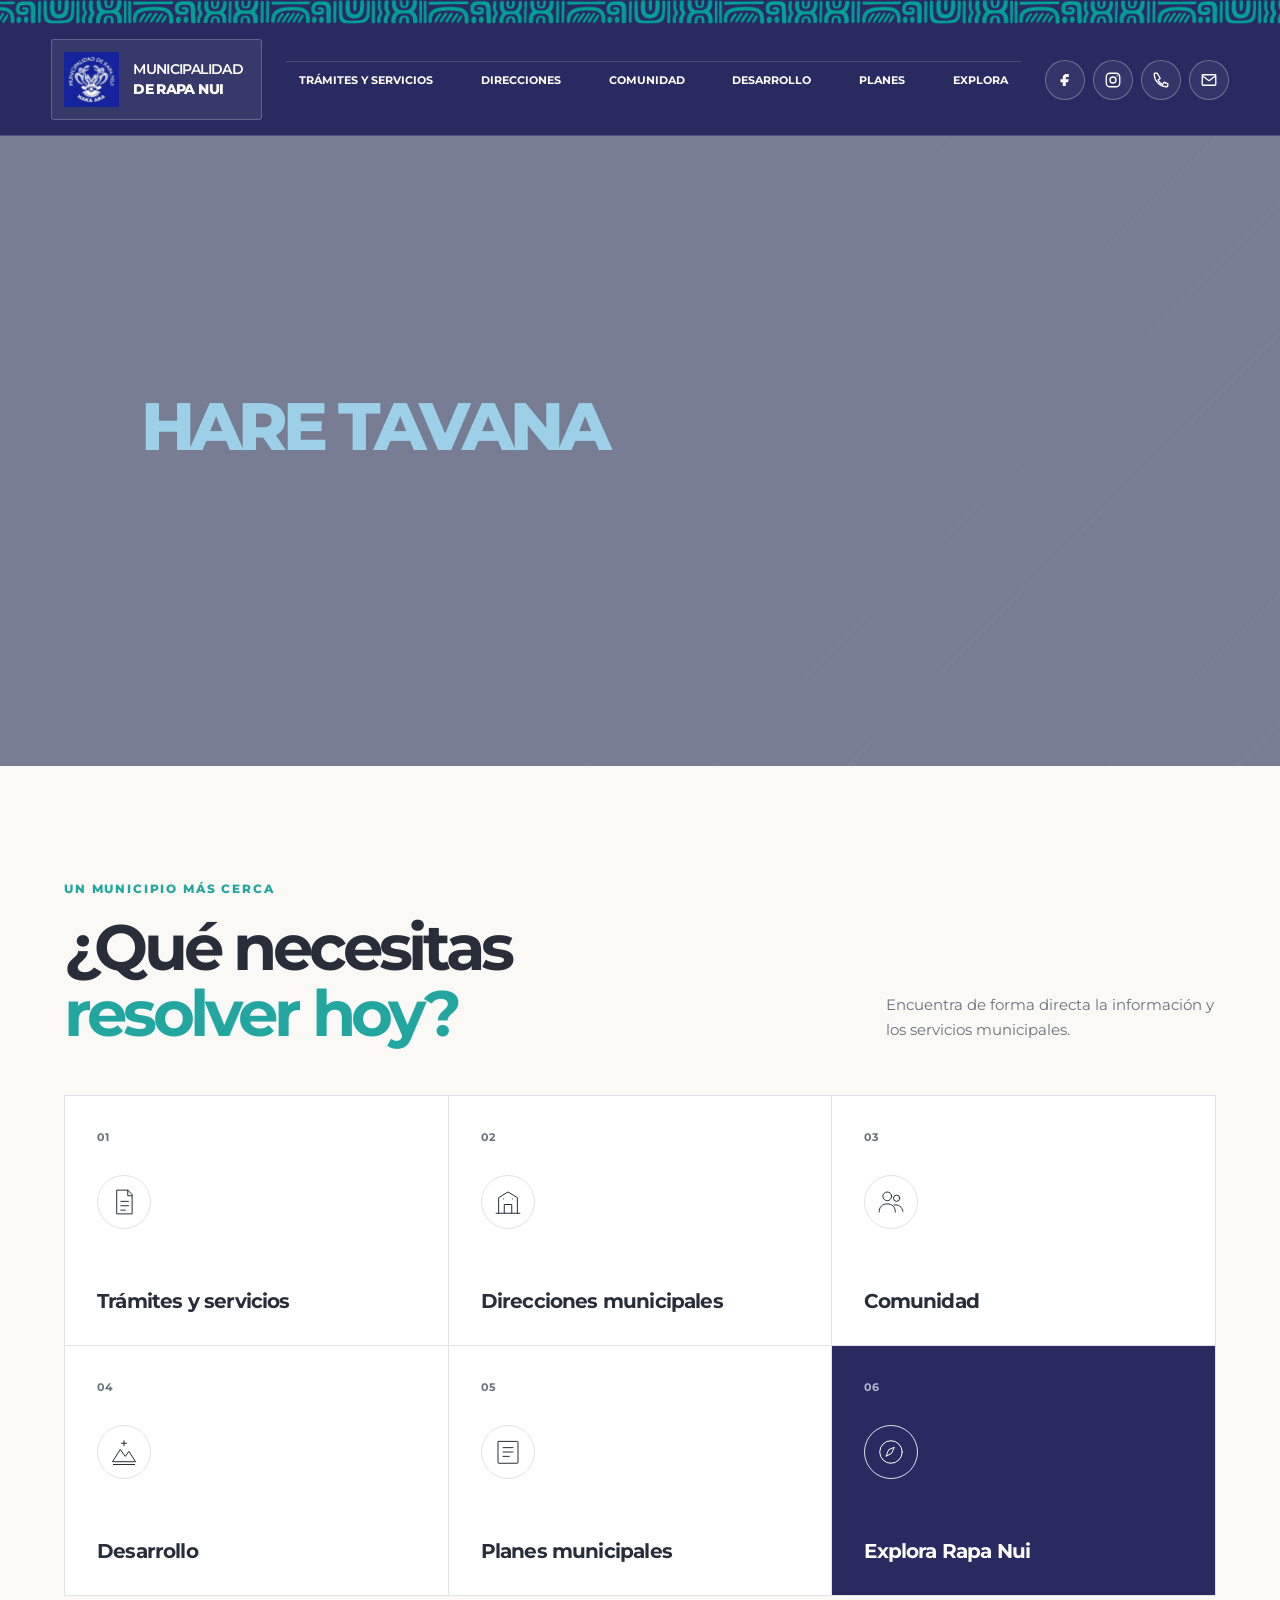
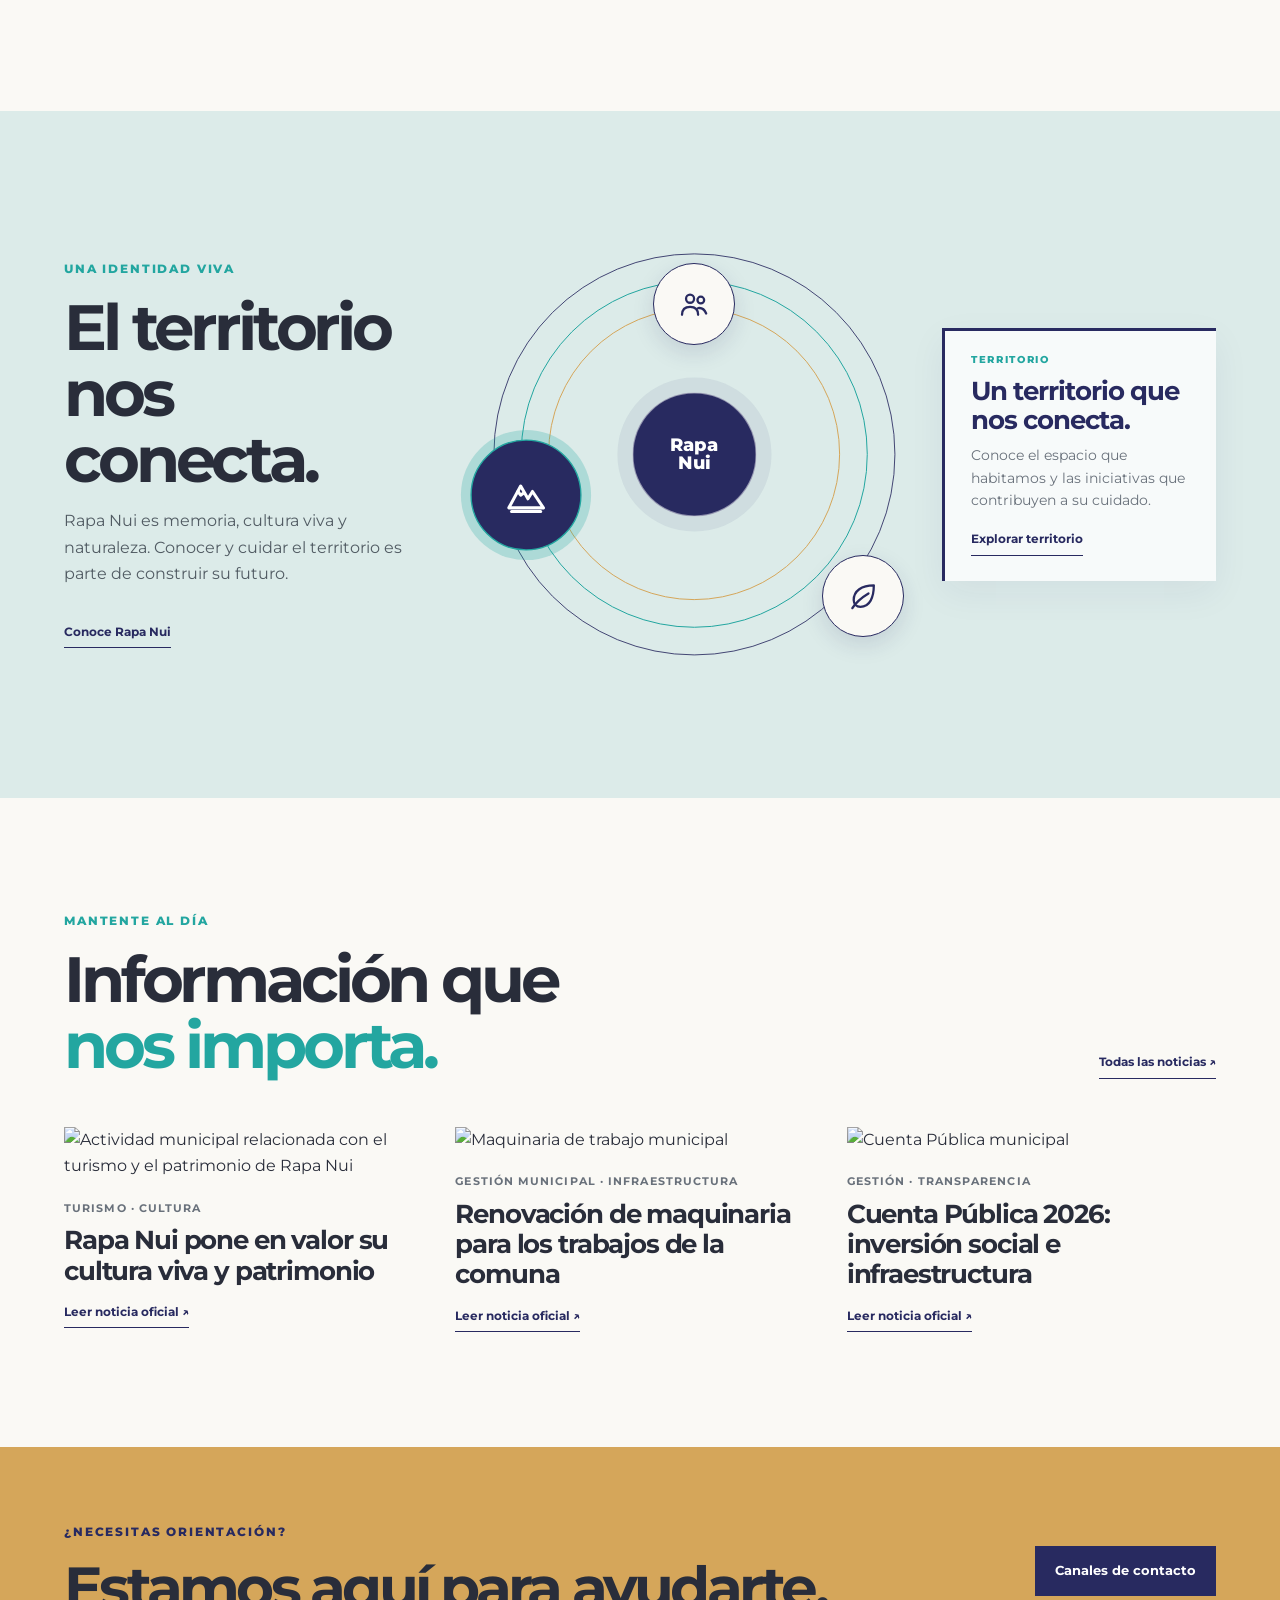
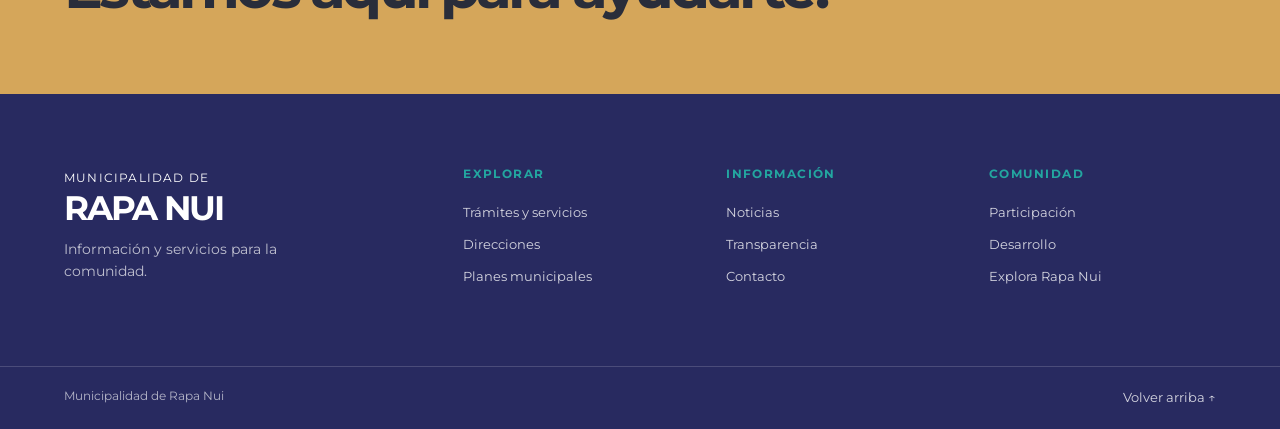
==== index.html @ 4d1008eb "Revamp hero section with new design and content Updated hero section with new styles and content." ====
<!doctype html>
<html lang="es">
<head>
  <meta charset="utf-8">
  <meta name="viewport" content="width=device-width, initial-scale=1">
  <meta name="theme-color" content="#282A60">
  <meta name="description" content="Sitio de la Municipalidad de Rapa Nui. Servicios, información, noticias, cultura y participación ciudadana.">

  <title>Municipalidad de Rapa Nui | Hare Tavana</title>

  <link rel="preconnect" href="https://fonts.googleapis.com">
  <link rel="preconnect" href="https://fonts.gstatic.com" crossorigin>
  <link href="https://fonts.googleapis.com/css2?family=Montserrat:wght@400;500;600;700;800&display=swap" rel="stylesheet">

  <link rel="stylesheet" href="styles.css">
  <script src="script.js" defer></script>
</head>

<body id="top">

  <a class="skip-link" href="#contenido">Saltar al contenido</a>

  <header class="site-header">

    <div class="header-topline" aria-hidden="true"></div>

    <div class="header-inner">

      <a class="brand" href="index.html" aria-label="Municipalidad de Rapa Nui, inicio">
        <img
          class="brand-logo"
          src="logo-municipalidad.jpeg"
          alt="Escudo oficial de la Municipalidad de Rapa Nui, Haka Ara"
        >

        <span class="brand-name">
          Municipalidad
          <strong>de Rapa Nui</strong>
        </span>
      </a>

      <div class="header-tools" aria-label="Redes sociales y contacto">

        <a
          class="icon-link"
          href="https://www.facebook.com/MuniRapaNui"
          target="_blank"
          rel="noopener noreferrer"
          aria-label="Facebook de la Municipalidad de Rapa Nui"
          title="Facebook"
        >
          <svg viewBox="0 0 24 24" aria-hidden="true">
            <path d="M14 8h3V4h-3c-3 0-5 2-5 5v2H6v4h3v5h4v-5h3l1-4h-4V9c0-.7.3-1 1-1z"/>
          </svg>
        </a>

        <a
          class="icon-link"
          href="https://www.instagram.com/haretavana/"
          target="_blank"
          rel="noopener noreferrer"
          aria-label="Instagram de la Municipalidad de Rapa Nui"
          title="Instagram"
        >
          <svg viewBox="0 0 24 24" aria-hidden="true">
            <rect x="3" y="3" width="18" height="18" rx="5"/>
            <circle cx="12" cy="12" r="4"/>
            <circle class="solid" cx="17.5" cy="6.5" r=".8"/>
          </svg>
        </a>

        <a
          class="icon-link"
          href="tel:+56322100226"
          aria-label="Llamar a la Municipalidad de Rapa Nui"
          title="Teléfono: (32) 210 0226"
        >
          <svg viewBox="0 0 24 24" aria-hidden="true">
            <path d="M7 3H4a1 1 0 0 0-1 1c0 9.4 7.6 17 17 17a1 1 0 0 0 1-1v-3l-5-2-2 3a14 14 0 0 1-6-6l3-2z"/>
          </svg>
        </a>

        <a
          class="icon-link"
          href="mailto:iorana@rapanui.net"
          aria-label="Enviar correo a la Municipalidad de Rapa Nui"
          title="Correo: iorana@rapanui.net"
        >
          <svg viewBox="0 0 24 24" aria-hidden="true">
            <rect x="3" y="5" width="18" height="14" rx="1"/>
            <path d="m4 7 8 6 8-6"/>
          </svg>
        </a>

      </div>

      <button
        class="menu-toggle"
        type="button"
        aria-expanded="false"
        aria-controls="menu-principal"
      >
        <span class="menu-toggle-lines" aria-hidden="true"></span>
        <span class="menu-toggle-label">Menú</span>
      </button>

      <nav class="main-nav" id="menu-principal" aria-label="Navegación principal">
        <a href="tramites.html">Trámites y servicios</a>
        <a href="direcciones.html">Direcciones</a>
        <a href="comunidad.html">Comunidad</a>
        <a href="desarrollo.html">Desarrollo</a>
        <a href="planes.html">Planes</a>
        <a href="explora.html">Explora</a>
      </nav>

    </div>

  </header>

  <main id="contenido">

<section
  class="hero"
  id="inicio"
  style="
    background-image:
      linear-gradient(rgba(25, 35, 75, 0.58), rgba(25, 35, 75, 0.58)),
      url('https://commons.wikimedia.org/wiki/Special:Redirect/file/AhuTongariki15Moais.jpg');
    background-size: cover;
    background-position: center 45%;
    background-repeat: no-repeat;
    min-height: 72vh;
    display: flex;
    align-items: center;
    padding: 70px 6%;
  "
>
  <div class="hero-content">
    <h1 style="
      color: #9BD0E8;
      font-size: clamp(38px, 5.2vw, 82px);
      font-weight: 800;
      line-height: 1.12;
      text-transform: uppercase;
      max-width: 1100px;
    "> HARE TAVANA
    </h1>
  </div>
</section>


    <section
      class="section section-services"
      id="servicios"
      aria-labelledby="services-title"
    >

      <div class="section-heading reveal">

        <div>
          <p class="eyebrow">Un municipio más cerca</p>

          <h2 id="services-title">
            ¿Qué necesitas<br>
            <em>resolver hoy?</em>
          </h2>
        </div>

        <p>
          Encuentra de forma directa la información y los servicios municipales.
        </p>

      </div>

      <div class="service-grid">

        <a class="service-card service-card-featured reveal" href="tramites.html">
          <span class="card-number">01</span>

          <span class="card-icon" aria-hidden="true">
            <svg viewBox="0 0 48 48">
              <path d="M13 5h17l7 7v31H13z"/>
              <path d="M30 5v9h7M19 23h12M19 30h12M19 37h7"/>
            </svg>
          </span>

          <h3>Trámites y servicios</h3>
        </a>

        <a class="service-card reveal" href="direcciones.html">
          <span class="card-number">02</span>

          <span class="card-icon" aria-hidden="true">
            <svg viewBox="0 0 48 48">
              <path d="M5 42h38M9 42V17l15-9 15 9v25M18 42V28h12v14M17 19h.1M31 19h.1"/>
            </svg>
          </span>

          <h3>Direcciones municipales</h3>
        </a>

        <a class="service-card reveal" href="comunidad.html">
          <span class="card-number">03</span>

          <span class="card-icon" aria-hidden="true">
            <svg viewBox="0 0 48 48">
              <circle cx="18" cy="15" r="7"/>
              <circle cx="33" cy="18" r="5"/>
              <path d="M5 40c0-8 5-13 13-13s13 5 13 13M29 29c7-2 13 3 14 10"/>
            </svg>
          </span>

          <h3>Comunidad</h3>
        </a>

        <a class="service-card reveal" href="desarrollo.html">
          <span class="card-number">04</span>

          <span class="card-icon" aria-hidden="true">
            <svg viewBox="0 0 48 48">
              <path d="M6 39 18 20l8 11 6-8 10 16zM7 44h34M24 6v8M20 10h8"/>
            </svg>
          </span>

          <h3>Desarrollo</h3>
        </a>

        <a class="service-card reveal" href="planes.html">
          <span class="card-number">05</span>

          <span class="card-icon" aria-hidden="true">
            <svg viewBox="0 0 48 48">
              <rect x="8" y="7" width="32" height="35" rx="1"/>
              <path d="M16 17h16M16 24h16M16 31h10"/>
            </svg>
          </span>

          <h3>Planes municipales</h3>
        </a>

        <a class="service-card service-card-dark reveal" href="explora.html">
          <span class="card-number">06</span>

          <span class="card-icon" aria-hidden="true">
            <svg viewBox="0 0 48 48">
              <circle cx="24" cy="24" r="18"/>
              <path d="m29 17-4 9-9 5 4-10z"/>
            </svg>
          </span>

          <h3>Explora Rapa Nui</h3>
        </a>

      </div>

    </section>

    <section class="territory-section" aria-labelledby="territory-title">

      <div class="territory-copy reveal">

        <p class="eyebrow">Una identidad viva</p>

        <h2 id="territory-title">El territorio nos conecta.</h2>

        <p>
          Rapa Nui es memoria, cultura viva y naturaleza. Conocer y cuidar
          el territorio es parte de construir su futuro.
        </p>

        <a class="text-link" href="explora.html">
          Conoce Rapa Nui
        </a>

      </div>

      <div class="orbit-experience" id="orbit-experience">

        <div class="orbit-art reveal" aria-label="Órbita interactiva de Rapa Nui">

          <span class="orbit orbit-one"></span>
          <span class="orbit orbit-two"></span>
          <span class="orbit orbit-three"></span>

          <span class="orbit-core">Rapa<br>Nui</span>

          <button
            class="orbit-point point-territory"
            type="button"
            data-topic="territory"
            aria-label="Explorar territorio"
            aria-pressed="true"
          >
            <svg viewBox="0 0 24 24" aria-hidden="true">
              <path d="M2.5 19 9 7l4 7 2.5-4L21.5 19H2.5Z"></path>
              <path d="m7.5 10 1.5 2 1.5-1"></path>
              <path d="M4 21h16"></path>
            </svg>
          </button>

          <button
            class="orbit-point point-community"
            type="button"
            data-topic="community"
            aria-label="Explorar comunidad"
            aria-pressed="false"
          >
            <svg viewBox="0 0 24 24" aria-hidden="true">
              <circle cx="9" cy="8" r="3"></circle>
              <circle cx="17" cy="9" r="2.5"></circle>
              <path d="M3 20c0-4 2-6 6-6s6 2 6 6M15 15c3-.5 5 1.5 6 4"></path>
            </svg>
          </button>

          <button
            class="orbit-point point-nature"
            type="button"
            data-topic="nature"
            aria-label="Explorar naturaleza"
            aria-pressed="false"
          >
            <svg viewBox="0 0 24 24" aria-hidden="true">
              <path d="M20 4C11 4 5 8 5 15c0 3 2 5 5 5 7 0 10-7 10-16Z"></path>
              <path d="M4 21c3-5 7-8 12-11"></path>
            </svg>
          </button>

        </div>

        <div class="orbit-detail reveal" aria-live="polite" aria-atomic="true">

          <p class="eyebrow" id="orbit-detail-label">Territorio</p>

          <h3 id="orbit-detail-title">
            Un territorio que nos conecta.
          </h3>

          <p id="orbit-detail-text">
            Conoce el espacio que habitamos y las iniciativas que contribuyen a su cuidado.
          </p>

          <a class="text-link" id="orbit-detail-link" href="explora.html">
            Explorar territorio
          </a>

        </div>

      </div>

    </section>

    <section class="section section-news" aria-labelledby="news-title">

      <div class="section-heading reveal">

        <div>
          <p class="eyebrow">Mantente al día</p>

          <h2 id="news-title">
            Información que<br>
            <em>nos importa.</em>
          </h2>
        </div>

        <a class="text-link" href="noticias.html">
          Todas las noticias ↗
        </a>

      </div>

      <div class="news-grid">

        <a
          class="news-card reveal"
          href="https://rapanui.net/noticias/24652"
          target="_blank"
          rel="noopener noreferrer"
        >

          <span class="news-photo-wrap">
            <img
              class="news-photo"
              src="https://images.ligup2.com/[base64]%3D"
              alt="Actividad municipal relacionada con el turismo y el patrimonio de Rapa Nui"
              loading="lazy"
            >
          </span>

          <span class="news-type">Turismo · Cultura</span>

          <h3>Rapa Nui pone en valor su cultura viva y patrimonio</h3>

          <span class="text-link">Leer noticia oficial ↗</span>

        </a>

        <a
          class="news-card reveal"
          href="https://rapanui.net/noticias/24603"
          target="_blank"
          rel="noopener noreferrer"
        >

          <span class="news-photo-wrap">
            <img
              class="news-photo"
              src="https://images.ligup2.com/[base64]"
              alt="Maquinaria de trabajo municipal"
              loading="lazy"
            >
          </span>

          <span class="news-type">Gestión municipal · Infraestructura</span>

          <h3>Renovación de maquinaria para los trabajos de la comuna</h3>

          <span class="text-link">Leer noticia oficial ↗</span>

        </a>

        <a
          class="news-card reveal"
          href="https://rapanui.net/noticias/cuenta-publica-2026-inversion-social-infraestructu-23579"
          target="_blank"
          rel="noopener noreferrer"
        >

          <span class="news-photo-wrap">
            <img
              class="news-photo"
              src="https://images.ligup2.com/[base64]%3D"
              alt="Cuenta Pública municipal"
              loading="lazy"
            >
          </span>

          <span class="news-type">Gestión · Transparencia</span>

          <h3>Cuenta Pública 2026: inversión social e infraestructura</h3>

          <span class="text-link">Leer noticia oficial ↗</span>

        </a>

      </div>

    </section>

    <section class="contact-band reveal">

      <div>
        <p class="eyebrow">¿Necesitas orientación?</p>
        <h2>Estamos aquí para ayudarte.</h2>
      </div>

      <a class="button button-dark" href="contacto.html">
        Canales de contacto
      </a>

    </section>

  </main>

  <footer class="site-footer">

    <div class="footer-main">

      <div class="footer-brand">
        <span class="footer-kicker">Municipalidad de</span>
        <strong>Rapa Nui</strong>
        <p>Información y servicios para la comunidad.</p>
      </div>

      <div class="footer-column">
        <h2>Explorar</h2>
        <a href="tramites.html">Trámites y servicios</a>
        <a href="direcciones.html">Direcciones</a>
        <a href="planes.html">Planes municipales</a>
      </div>

      <div class="footer-column">
        <h2>Información</h2>
        <a href="noticias.html">Noticias</a>
        <a href="transparencia.html">Transparencia</a>
        <a href="contacto.html">Contacto</a>
      </div>

      <div class="footer-column">
        <h2>Comunidad</h2>
        <a href="comunidad.html">Participación</a>
        <a href="desarrollo.html">Desarrollo</a>
        <a href="explora.html">Explora Rapa Nui</a>
      </div>

    </div>

    <div class="footer-bottom">
      <span>Municipalidad de Rapa Nui</span>
      <a href="#top">Volver arriba ↑</a>
    </div>

  </footer>

</body>
</html>
---- styles.css ----
:root {
  --navy: #282A60;
  --blue: #34376F;
  --turquoise: #23A6A0;
  --turquoise-light: #DCEBE9;
  --sand: #D5A65A;
  --cream: #FAF9F5;
  --white: #FFFFFF;
  --text: #292D3A;
  --muted: #69717B;
  --line: #E0E2E5;
  --font: "Montserrat", sans-serif;
  --page-width: 1440px;
  --gutter: clamp(20px, 5vw, 76px);
}

* {
  box-sizing: border-box;
}

html {
  scroll-behavior: smooth;
  scroll-padding-top: 125px;
}

body {
  margin: 0;
  color: var(--text);
  background: var(--cream);
  font-family: var(--font);
  font-size: 16px;
  line-height: 1.65;
  -webkit-font-smoothing: antialiased;
}

a {
  color: inherit;
}

a:focus-visible,
button:focus-visible {
  outline: 3px solid var(--sand);
  outline-offset: 4px;
}

button,
input,
textarea,
select {
  font: inherit;
}

img,
svg {
  max-width: 100%;
}

.skip-link {
  position: absolute;
  z-index: 2000;
  top: 8px;
  left: 8px;
  padding: 12px 16px;
  transform: translateY(-150%);
  background: var(--white);
  color: var(--navy);
}

.skip-link:focus {
  transform: translateY(0);
}

.site-header .brand-logo {
  width: 55px;
  height: 55px;
  max-width: 55px;
  object-fit: contain;
  flex: 0 0 55px;
}
.header-topline {
  width: 100%;
  height: 48px;
  background-color: #282A60;
  background-image: url("patron-grecas.png");
  background-repeat: repeat-x;
  background-position: center;
  background-size: auto 100%;
}

.header-inner {
  width: min(100%, var(--page-width));
  min-height: 112px;
  margin: auto;
  padding: 18px var(--gutter);
  display: grid;
  grid-template-columns: minmax(260px, 1fr) auto;
  grid-template-areas:
    "brand tools"
    "brand nav";
  align-items: center;
  column-gap: 28px;
}

.brand {
  grid-area: brand;
  display: inline-flex;
  align-items: center;
  gap: 18px;
  width: fit-content;
  text-decoration: none;
}

.brand-mark {
  display: grid;
  place-items: center;
  width: 58px;
  height: 58px;
  flex: 0 0 auto;
  border: 1px solid rgba(255,255,255,.6);
  border-radius: 50%;
}

.brand-mark svg {
  width: 42px;
  fill: none;
  stroke: var(--white);
  stroke-width: 1.3;
}

.brand-name {
  max-width: 290px;
  font-size: clamp(1.05rem, 1.6vw, 1.55rem);
  font-weight: 700;
  line-height: 1.12;
  letter-spacing: -.045em;
  text-transform: uppercase;
}

.brand-name strong {
  display: block;
  font-weight: 800;
}

.header-tools {
  grid-area: tools;
  display: flex;
  align-items: center;
  justify-content: flex-end;
  gap: 10px;
}

.icon-link {
  width: 36px;
  height: 36px;
  display: grid;
  place-items: center;
  border: 1px solid rgba(255,255,255,.7);
  border-radius: 50%;
  transition: background .25s ease, color .25s ease, transform .25s ease;
}

.icon-link:hover {
  background: var(--turquoise);
  color: var(--navy);
  transform: translateY(-2px);
}

.icon-link svg {
  width: 17px;
  height: 17px;
  fill: none;
  stroke: currentColor;
  stroke-width: 1.8;
  stroke-linecap: round;
  stroke-linejoin: round;
}

.icon-link:first-child svg,
.icon-link .solid {
  fill: currentColor;
  stroke: none;
}

.main-nav {
  grid-area: nav;
  display: flex;
  justify-content: flex-end;
  flex-wrap: wrap;
  gap: 6px clamp(12px, 1.5vw, 24px);
}

.main-nav a {
  position: relative;
  padding: 8px 0;
  color: rgba(255,255,255,.92);
  text-decoration: none;
  font-size: .72rem;
  font-weight: 700;
  text-transform: uppercase;
}

.main-nav a::after {
  position: absolute;
  right: 0;
  bottom: 3px;
  left: 0;
  height: 2px;
  content: "";
  background: var(--turquoise);
  transform: scaleX(0);
  transform-origin: left;
  transition: transform .25s ease;
}

.main-nav a:hover::after,
.main-nav a[aria-current="page"]::after {
  transform: scaleX(1);
}

.menu-toggle {
  display: none;
}

.hero {
  position: relative;
  display: flex;
  min-height: clamp(560px, 70vw, 820px);
  overflow: hidden;
  align-items: center;
  background:
    linear-gradient(105deg, rgba(22,24,59,.83), rgba(40,42,96,.38) 65%, rgba(22,24,59,.2)),
    radial-gradient(ellipse at 72% 36%, rgba(35,166,160,.42), transparent 36%),
    linear-gradient(145deg, #5c7c92 0%, #34376F 48%, #25264f 100%);
  color: var(--white);
}

.hero::before {
  position: absolute;
  inset: 0;
  content: "";
  opacity: .16;
  background: repeating-linear-gradient(
    135deg,
    transparent 0 44px,
    rgba(255,255,255,.14) 45px 46px,
    transparent 47px 92px
  );
  mask-image: linear-gradient(90deg, transparent, #000);
}

.hero-texture {
  position: absolute;
  right: -8%;
  bottom: -38%;
  width: min(70vw, 850px);
  aspect-ratio: 1;
  border: 1px solid rgba(255,255,255,.22);
  border-radius: 50%;
}

.hero-texture::before,
.hero-texture::after {
  position: absolute;
  inset: 12%;
  content: "";
  border: 1px solid rgba(35,166,160,.55);
  border-radius: 50%;
}

.hero-texture::after {
  inset: 26%;
  border-color: rgba(213,166,90,.6);
}

.hero-content {
  position: relative;
  z-index: 1;
  width: min(100%, var(--page-width));
  margin: 0 auto;
  padding: 100px var(--gutter) 130px;
}

.eyebrow {
  margin: 0 0 18px;
  color: var(--turquoise);
  font-size: .72rem;
  font-weight: 800;
  letter-spacing: .16em;
  line-height: 1.4;
  text-transform: uppercase;
}

.hero .eyebrow {
  color: var(--sand);
}

.hero h1 {
  max-width: 1050px;
  margin: 0;
  font-size: clamp(2.8rem, 7.2vw, 7rem);
  font-weight: 800;
  line-height: .99;
  letter-spacing: -.075em;
  text-transform: uppercase;
}

.hero h1 span {
  color: var(--turquoise-light);
}

.hero-intro {
  max-width: 540px;
  margin: 28px 0 30px;
  color: rgba(255,255,255,.88);
  font-size: clamp(1rem, 1.4vw, 1.2rem);
}

.button {
  display: inline-flex;
  min-height: 50px;
  align-items: center;
  justify-content: center;
  gap: 28px;
  padding: 13px 19px;
  border: 1px solid transparent;
  text-decoration: none;
  font-size: .8rem;
  font-weight: 700;
  transition: background .25s ease, color .25s ease, transform .25s ease;
}

.button:hover {
  transform: translateY(-3px);
}

.button-light {
  background: var(--cream);
  color: var(--navy);
}

.button-light:hover {
  background: var(--turquoise);
}

.button-dark {
  background: var(--navy);
  color: var(--white);
}

.button-dark:hover {
  background: var(--turquoise);
  color: var(--navy);
}

.hero-caption {
  position: absolute;
  right: var(--gutter);
  bottom: 28px;
  left: var(--gutter);
  display: flex;
  justify-content: space-between;
  gap: 20px;
  color: rgba(255,255,255,.76);
  font-size: .68rem;
  letter-spacing: .08em;
  text-transform: uppercase;
}

.scroll-cue {
  position: absolute;
  right: var(--gutter);
  bottom: 100px;
  display: flex;
  align-items: center;
  gap: 12px;
  color: var(--white);
  text-decoration: none;
  font-size: .68rem;
}

.scroll-line {
  display: block;
  width: 44px;
  height: 1px;
  background: var(--turquoise);
  transform-origin: left;
  animation: line-pulse 2s ease-in-out infinite;
}

.section {
  width: min(100%, var(--page-width));
  margin: 0 auto;
  padding: clamp(72px, 9vw, 140px) var(--gutter);
}

.section-heading {
  display: flex;
  align-items: flex-end;
  justify-content: space-between;
  gap: 40px;
  margin-bottom: 48px;
}

.section-heading h2,
.territory-copy h2,
.contact-band h2 {
  margin: 0;
  font-size: clamp(2.3rem, 5vw, 5rem);
  font-weight: 700;
  line-height: 1.03;
  letter-spacing: -.065em;
}

.section-heading h2 em {
  color: var(--turquoise);
  font-style: normal;
}

.section-heading > p {
  max-width: 330px;
  margin: 0 0 5px;
  color: var(--muted);
  font-size: .95rem;
}

.service-grid {
  display: grid;
  grid-template-columns: repeat(3, minmax(0, 1fr));
  border-top: 1px solid var(--line);
  border-left: 1px solid var(--line);
}

.service-card {
  position: relative;
  display: flex;
  min-height: 250px;
  flex-direction: column;
  align-items: flex-start;
  padding: clamp(20px, 2.5vw, 38px);
  border-right: 1px solid var(--line);
  border-bottom: 1px solid var(--line);
  background: var(--white);
  text-decoration: none;
  overflow: hidden;
  transition: background .35s ease, color .35s ease;
}

.service-card::before {
  position: absolute;
  inset: auto 0 0;
  height: 4px;
  content: "";
  background: var(--turquoise);
  transform: scaleX(0);
  transform-origin: left;
  transition: transform .35s ease;
}

.service-card:hover {
  background: var(--turquoise-light);
}

.service-card:hover::before {
  transform: scaleX(1);
}

.card-number {
  color: var(--muted);
  font-size: .7rem;
  font-weight: 700;
  letter-spacing: .08em;
}

.card-icon {
  display: grid;
  width: 54px;
  height: 54px;
  margin: 28px 0 24px;
  place-items: center;
  border: 1px solid var(--line);
  border-radius: 50%;
}

.card-icon svg {
  width: 30px;
  fill: none;
  stroke: currentColor;
  stroke-width: 1.6;
  stroke-linecap: round;
  stroke-linejoin: round;
}

.service-card h3 {
  max-width: 250px;
  margin: auto 0 0;
  font-size: clamp(1.05rem, 1.6vw, 1.45rem);
  line-height: 1.2;
  letter-spacing: -.04em;
}

.service-card-dark {
  background: var(--navy);
  color: var(--white);
}

.service-card-dark .card-number {
  color: rgba(255,255,255,.65);
}

.service-card-dark:hover {
  background: var(--blue);
}

.territory-section {
  display: grid;
  grid-template-columns: minmax(0, .85fr) minmax(0, 1.4fr);
  align-items: center;
  gap: clamp(30px, 4vw, 65px);
  overflow: hidden;
  padding: clamp(70px, 9vw, 130px) var(--gutter);
  background: var(--turquoise-light);
}

.territory-copy {
  width: min(100%, 590px);
  justify-self: end;
}

.territory-copy h2 {
  max-width: 600px;
}

.territory-copy > p:not(.eyebrow) {
  max-width: 460px;
  color: #515b63;
}

.text-link {
  display: inline-flex;
  align-items: center;
  gap: 12px;
  width: fit-content;
  margin-top: 18px;
  padding-bottom: 5px;
  border-bottom: 1px solid currentColor;
  color: var(--navy);
  text-decoration: none;
  font-size: .78rem;
  font-weight: 700;
}

.orbit-experience {
  display: grid;
  grid-template-columns: minmax(0, 1.2fr) minmax(220px, .8fr);
  gap: clamp(16px, 2vw, 30px);
  align-items: center;
  width: 100%;
  min-width: 0;
}

.orbit-art {
  --orbit-tilt-x: 0deg;
  --orbit-tilt-y: 0deg;
  position: relative;
  width: 100%;
  max-width: 580px;
  min-width: 0;
  aspect-ratio: 1;
  justify-self: center;
  isolation: isolate;
  perspective: 1000px;
  transform: perspective(1000px) rotateY(var(--orbit-tilt-x)) rotateX(var(--orbit-tilt-y));
  transition: transform 350ms ease;
}

.orbit {
  position: absolute;
  top: 50%;
  left: 50%;
  width: 78%;
  aspect-ratio: 1;
  border: 1.5px solid rgba(40,42,96,.85);
  border-radius: 50%;
  transform: translate(-50%,-50%);
  pointer-events: none;
}

.orbit-one {
  width: 78%;
  animation: orbit-spin-one 4s linear infinite;
}

.orbit-two {
  width: 69%;
  border-color: var(--turquoise);
  animation: orbit-spin-two 3.2s linear infinite;
}

.orbit-three {
  width: 69%;
  border-color: var(--sand);
  animation: orbit-spin-three 4.5s linear infinite;
}

.orbit-core {
  position: absolute;
  top: 50%;
  left: 50%;
  z-index: 2;
  display: grid;
  width: 27%;
  aspect-ratio: 1;
  place-items: center;
  border: 1px solid rgba(255,255,255,.5);
  border-radius: 50%;
  background: var(--navy);
  color: var(--white);
  font-size: clamp(.8rem, 1.4vw, 1.1rem);
  font-weight: 800;
  line-height: 1.05;
  text-align: center;
  transform: translate(-50%,-50%);
  box-shadow: 0 0 0 15px rgba(40,42,96,.07);
  transition: box-shadow .35s ease;
}

.orbit-point {
  position: absolute;
  z-index: 5;
  display: grid;
  width: clamp(58px, 5.2vw, 76px);
  height: clamp(58px, 5.2vw, 76px);
  padding: 17px;
  place-items: center;
  border: 1px solid var(--navy);
  border-radius: 50%;
  background: var(--cream);
  color: var(--navy);
  cursor: pointer;
  transform-origin: center;
  box-shadow: 0 8px 22px rgba(40,42,96,.13);
  transition: scale .25s ease, background .25s ease, color .25s ease, box-shadow .25s ease;
  -webkit-tap-highlight-color: transparent;
  touch-action: manipulation;
}

.orbit-point svg {
  display: block;
  width: 100%;
  height: 100%;
  fill: none;
  stroke: currentColor;
  stroke-width: 1.7;
  stroke-linecap: round;
  stroke-linejoin: round;
  overflow: visible;
  transition: transform .25s ease;
}

.point-territory {
  top: 50%;
  left: 4%;
  transform: translateY(-50%);
}

.point-community {
  top: 8%;
  left: 50%;
  transform: translateX(-50%);
}

.point-nature {
  right: 4%;
  bottom: 10%;
}

.orbit-point:hover,
.orbit-point:focus-visible {
  z-index: 10;
  scale: 1.22;
  background: var(--turquoise);
  color: var(--navy);
  box-shadow: 0 0 0 9px rgba(35,166,160,.2), 0 12px 28px rgba(40,42,96,.24);
}

.orbit-point:hover svg,
.orbit-point:focus-visible svg {
  transform: scale(1.08);
}

.orbit-point[aria-pressed="true"] {
  z-index: 8;
  scale: 1.13;
  background: var(--navy);
  color: var(--white);
  border-color: var(--turquoise);
  box-shadow: 0 0 0 7px rgba(35,166,160,.25);
}

.orbit-detail {
  position: relative;
  width: 100%;
  min-width: 0;
  min-height: 180px;
  align-self: center;
  padding: clamp(18px, 2vw, 28px);
  border-left: 3px solid var(--turquoise);
  background: rgba(255,255,255,.78);
  box-shadow: 0 12px 35px rgba(40,42,96,.06);
  overflow: hidden;
  transition: opacity 220ms ease, transform 280ms ease, border-color 300ms ease;
}

.orbit-detail::before {
  position: absolute;
  top: 0;
  left: 0;
  width: 100%;
  height: 3px;
  content: "";
  background: var(--turquoise);
  transform: scaleX(0);
  transform-origin: left;
  transition: transform 450ms ease;
}

.orbit-detail.is-expanded::before {
  transform: scaleX(1);
}

.orbit-detail.is-changing {
  opacity: 0;
  transform: translateY(12px);
}

.orbit-detail .eyebrow {
  margin-bottom: 8px;
  font-size: .65rem;
}

.orbit-detail h3 {
  margin: 0;
  color: var(--navy);
  font-size: clamp(1.25rem, 2vw, 1.8rem);
  line-height: 1.15;
  letter-spacing: -.04em;
}

.orbit-detail > p:not(.eyebrow) {
  margin: 9px 0;
  color: var(--muted);
  font-size: .86rem;
}

.orbit-detail .text-link {
  margin-top: 8px;
}

#orbit-experience[data-active-topic="territory"] .orbit-detail {
  border-left-color: var(--navy);
}

#orbit-experience[data-active-topic="community"] .orbit-detail {
  border-left-color: var(--turquoise);
}

#orbit-experience[data-active-topic="nature"] .orbit-detail {
  border-left-color: var(--sand);
}

#orbit-experience[data-active-topic="territory"] .orbit-detail::before {
  background: var(--navy);
}

#orbit-experience[data-active-topic="community"] .orbit-detail::before {
  background: var(--turquoise);
}

#orbit-experience[data-active-topic="nature"] .orbit-detail::before {
  background: var(--sand);
}

.orbit-instruction {
  color: var(--muted);
  font-size: .85rem;
}

@keyframes orbit-spin-one {
  from { transform: translate(-50%,-50%) rotate(0deg); }
  to { transform: translate(-50%,-50%) rotate(360deg); }
}

@keyframes orbit-spin-two {
  from { transform: translate(-50%,-50%) rotate(0deg) scaleX(1.06); }
  to { transform: translate(-50%,-50%) rotate(-360deg) scaleX(1.06); }
}

@keyframes orbit-spin-three {
  from { transform: translate(-50%,-50%) rotate(0deg) scaleY(.94); }
  to { transform: translate(-50%,-50%) rotate(360deg) scaleY(.94); }
}

.section-news {
  padding-bottom: clamp(72px, 9vw, 130px);
}

.news-grid {
  display: grid;
  grid-template-columns: repeat(3,minmax(0,1fr));
  gap: 22px;
}

.news-card {
  display: flex;
  flex-direction: column;
  align-items: flex-start;
  text-decoration: none;
}

.news-placeholder {
  display: flex;
  width: 100%;
  aspect-ratio: 1.4;
  align-items: flex-start;
  justify-content: flex-end;
  padding: 18px;
  background: var(--navy);
  color: var(--white);
  overflow: hidden;
}

.news-placeholder span {
  font-size: 3.5rem;
  font-weight: 700;
  letter-spacing: -.08em;
  opacity: .8;
  transition: transform .5s ease;
}

.news-card:hover .news-placeholder span {
  transform: scale(1.12) rotate(-5deg);
}

.news-placeholder-turquoise {
  background: var(--turquoise);
  color: var(--navy);
}

.news-placeholder-sand {
  background: var(--sand);
  color: var(--navy);
}

.news-type {
  margin-top: 20px;
  color: var(--muted);
  font-size: .68rem;
  font-weight: 700;
  letter-spacing: .1em;
  text-transform: uppercase;
}

.news-card h3 {
  max-width: 340px;
  margin: 8px 0 0;
  font-size: clamp(1.2rem, 2vw, 1.8rem);
  line-height: 1.18;
  letter-spacing: -.045em;
}

.news-card .text-link {
  margin-top: 16px;
}

.contact-band {
  display: flex;
  align-items: center;
  justify-content: space-between;
  gap: 30px;
  padding: clamp(40px, 6vw, 80px) var(--gutter);
  background: var(--sand);
}

.contact-band .eyebrow {
  color: var(--navy);
}

.contact-band h2 {
  max-width: 780px;
  font-size: clamp(2rem, 4.5vw, 4.5rem);
}

.site-footer {
  background: var(--navy);
  color: var(--white);
}

.footer-main {
  display: grid;
  grid-template-columns: 1.6fr repeat(3,1fr);
  gap: 36px;
  width: min(100%, var(--page-width));
  margin: auto;
  padding: 70px var(--gutter);
}

.footer-brand strong {
  display: block;
  font-size: 2.1rem;
  line-height: 1;
  letter-spacing: -.06em;
  text-transform: uppercase;
}

.footer-kicker {
  font-size: .75rem;
  letter-spacing: .1em;
  text-transform: uppercase;
}

.footer-brand p {
  max-width: 230px;
  color: rgba(255,255,255,.7);
  font-size: .85rem;
}

.footer-column {
  display: flex;
  flex-direction: column;
  align-items: flex-start;
  gap: 10px;
}

.footer-column h2 {
  margin: 0 0 8px;
  color: var(--turquoise);
  font-size: .75rem;
  letter-spacing: .12em;
  text-transform: uppercase;
}

.footer-column a,
.footer-bottom a {
  color: rgba(255,255,255,.8);
  text-decoration: none;
  font-size: .82rem;
}

.footer-column a:hover,
.footer-bottom a:hover {
  color: var(--sand);
}

.footer-bottom {
  display: flex;
  justify-content: space-between;
  gap: 20px;
  padding: 20px var(--gutter);
  border-top: 1px solid rgba(255,255,255,.16);
  color: rgba(255,255,255,.65);
  font-size: .72rem;
}

.interior-hero {
  position: relative;
  min-height: 430px;
  display: flex;
  align-items: center;
  overflow: hidden;
  background: var(--navy);
  color: var(--white);
}

.interior-hero::after {
  position: absolute;
  top: -25%;
  right: -5%;
  width: min(55vw,650px);
  aspect-ratio: 1;
  border: 1px solid rgba(35,166,160,.6);
  border-radius: 50%;
  content: "";
  box-shadow: 0 0 0 50px rgba(255,255,255,.025), 0 0 0 100px rgba(255,255,255,.025);
}

.interior-hero-inner {
  position: relative;
  z-index: 1;
  width: min(100%,var(--page-width));
  margin: auto;
  padding: 80px var(--gutter);
}

.interior-hero .eyebrow {
  color: var(--sand);
}

.interior-hero h1 {
  max-width: 900px;
  margin: 0;
  font-size: clamp(2.8rem,7vw,6.3rem);
  line-height: .98;
  letter-spacing: -.07em;
}

.interior-lead {
  max-width: 600px;
  margin: 24px 0 20px;
  color: rgba(255,255,255,.8);
  font-size: 1.05rem;
}

.breadcrumb {
  display: flex;
  gap: 10px;
  align-items: center;
  color: rgba(255,255,255,.65);
  font-size: .72rem;
}

.breadcrumb a {
  color: var(--white);
  text-decoration: none;
}

.interior-mark {
  position: absolute;
  right: var(--gutter);
  bottom: 24px;
  color: rgba(255,255,255,.12);
  font-size: clamp(2rem,8vw,8rem);
  font-weight: 800;
  letter-spacing: -.08em;
}

.interior-section {
  min-height: 460px;
}

.detail-grid {
  display: grid;
  grid-template-columns: repeat(3,minmax(0,1fr));
  border-top: 1px solid var(--line);
  border-left: 1px solid var(--line);
}

.detail-card {
  min-height: 240px;
  padding: clamp(22px,3vw,42px);
  border-right: 1px solid var(--line);
  border-bottom: 1px solid var(--line);
  background: var(--white);
}

.detail-index {
  color: var(--turquoise);
  font-size: .72rem;
  font-weight: 800;
}

.detail-card h2 {
  margin: 35px 0 10px;
  font-size: 1.35rem;
  line-height: 1.15;
  letter-spacing: -.04em;
}

.detail-card p {
  color: var(--muted);
  font-size: .9rem;
}

.detail-card .text-link {
  margin-top: 10px;
}

.reveal {
  opacity: 0;
  transform: translateY(22px);
  transition: opacity .7s ease, transform .7s cubic-bezier(.2,.7,.2,1);
  transition-delay: var(--reveal-delay, 0ms);
}

.reveal.is-visible {
  opacity: 1;
  transform: translateY(0);
}

@keyframes line-pulse {
  0%,100% { transform: scaleX(.55); opacity: .6; }
  50% { transform: scaleX(1); opacity: 1; }
}

@media (max-width: 1100px) {
  .header-inner {
    grid-template-columns: 1fr auto;
    grid-template-areas: "brand tools" "nav nav";
    row-gap: 14px;
  }

  .main-nav {
    justify-content: flex-start;
  }

  .main-nav a {
    font-size: .68rem;
  }

  .hero {
    min-height: 650px;
  }

  .territory-section {
    grid-template-columns: 1fr;
  }

  .territory-copy {
    width: 100%;
    justify-self: start;
  }

  .orbit-experience {
    grid-template-columns: minmax(0, 1fr) minmax(220px, .8fr);
    max-width: 850px;
    margin: 0 auto;
  }

  .orbit-art {
    max-width: 500px;
  }
}

@media (max-width: 760px) {
  .header-inner {
    min-height: 88px;
    grid-template-columns: minmax(0,1fr) auto;
    grid-template-areas: "brand menu" "nav nav";
    padding-top: 15px;
    padding-bottom: 15px;
  }

  .brand {
    gap: 10px;
  }

  .brand-mark {
    width: 44px;
    height: 44px;
  }

  .brand-mark svg {
    width: 32px;
  }

  .brand-name {
    max-width: 220px;
    font-size: 1rem;
  }

  .header-tools {
    display: none;
  }

  .menu-toggle {
    grid-area: menu;
    display: inline-flex;
    align-items: center;
    gap: 10px;
    padding: 10px 0 10px 10px;
    border: 0;
    background: transparent;
    color: var(--white);
    cursor: pointer;
    font-size: .76rem;
    font-weight: 700;
  }

  .menu-toggle-lines,
  .menu-toggle-lines::before,
  .menu-toggle-lines::after {
    display: block;
    width: 23px;
    height: 2px;
    background: currentColor;
    transition: transform .25s ease, top .25s ease;
  }

  .menu-toggle-lines {
    position: relative;
  }

  .menu-toggle-lines::before,
  .menu-toggle-lines::after {
    position: absolute;
    left: 0;
    content: "";
  }

  .menu-toggle-lines::before {
    top: -7px;
  }

  .menu-toggle-lines::after {
    top: 7px;
  }

  .menu-toggle[aria-expanded="true"] .menu-toggle-lines {
    background: transparent;
  }

  .menu-toggle[aria-expanded="true"] .menu-toggle-lines::before {
    top: 0;
    transform: rotate(45deg);
  }

  .menu-toggle[aria-expanded="true"] .menu-toggle-lines::after {
    top: 0;
    transform: rotate(-45deg);
  }

  .main-nav {
    display: none;
    grid-column: 1/-1;
    flex-direction: column;
    gap: 0;
    padding-top: 8px;
    border-top: 1px solid rgba(255,255,255,.2);
  }

  .main-nav.is-open {
    display: flex;
  }

  .main-nav a {
    padding: 12px 0;
    border-bottom: 1px solid rgba(255,255,255,.1);
    font-size: .78rem;
  }

  .main-nav a::after {
    display: none;
  }

  .hero {
    min-height: 680px;
  }

  
.page-hero {
  position: relative;
  display: grid;
  grid-template-columns: minmax(0, 1.3fr) minmax(220px, 0.7fr);
  align-items: center;
  gap: 48px;
  min-height: 420px;
  padding: 72px clamp(24px, 7vw, 100px);
  overflow: hidden;
  background: #282A60;
  color: #FAF9F5;
}

.page-hero-content {
  position: relative;
  z-index: 2;
  max-width: 760px;
}

.page-hero .eyebrow,
.page-section .eyebrow,
.directory-contact .eyebrow {
  margin: 0 0 20px;
  color: #23A6A0;
  font-size: 0.78rem;
  font-weight: 800;
  letter-spacing: 0.16em;
  text-transform: uppercase;
}

.page-hero h1 {
  max-width: 760px;
  margin: 0 0 24px;
  font-size: clamp(2.6rem, 5.2vw, 5rem);
  line-height: 1.02;
  letter-spacing: -0.055em;
}

.page-intro {
  max-width: 620px;
  margin: 0 0 30px;
  color: #E5E5EE;
  font-size: 1.05rem;
  line-height: 1.8;
}

.button {
  display: inline-flex;
  align-items: center;
  justify-content: center;
  min-height: 48px;
  padding: 14px 24px;
  border-radius: 3px;
  font-weight: 700;
  text-decoration: none;
  transition: transform 0.2s ease, background 0.2s ease;
}

.button:hover {
  transform: translateY(-3px);
}

.button-primary {
  background: #23A6A0;
  color: #282A60;
}

.page-hero-decoration {
  position: relative;
  display: grid;
  place-items: center;
  min-height: 280px;
}

.decoration-circle {
  position: absolute;
  display: block;
  aspect-ratio: 1;
  border: 1px solid rgba(220, 235, 233, 0.45);
  border-radius: 50%;
}

.circle-one {
  width: 95%;
}

.circle-two {
  width: 72%;
  border-color: #23A6A0;
}

.circle-three {
  width: 45%;
  background: rgba(35, 166, 160, 0.15);
}

.decoration-label {
  position: relative;
  z-index: 1;
  font-size: clamp(1.5rem, 3vw, 2.5rem);
  font-weight: 800;
  letter-spacing: -0.04em;
}

.page-section {
  max-width: 1440px;
  margin: 0 auto;
  padding: 100px clamp(24px, 7vw, 100px);
}

.section-heading {
  display: grid;
  grid-template-columns: 0.7fr 1.2fr 1fr;
  align-items: end;
  gap: 32px;
  margin-bottom: 56px;
}

.section-heading .eyebrow {
  align-self: center;
}

.section-heading h2 {
  margin: 0;
  color: #282A60;
  font-size: clamp(2.5rem, 5vw, 4.5rem);
  line-height: 0.98;
  letter-spacing: -0.06em;
}

.section-heading > p:last-child {
  margin: 0;
  color: #707580;
  font-size: 1rem;
  line-height: 1.8;
}

.directory-grid {
  display: grid;
  grid-template-columns: repeat(3, minmax(0, 1fr));
  gap: 22px;
}

.directory-card {
  position: relative;
  display: flex;
  flex-direction: column;
  align-items: flex-start;
  min-height: 300px;
  padding: 30px;
  overflow: hidden;
  border: 1px solid #E8E6DF;
  background: #FFFFFF;
  transition: transform 0.25s ease, box-shadow 0.25s ease;
}

.directory-card:hover {
  transform: translateY(-5px);
  box-shadow: 0 18px 40px rgba(40, 42, 96, 0.09);
}

.directory-number {
  color: #23A6A0;
  font-size: 0.8rem;
  font-weight: 800;
  letter-spacing: 0.12em;
}

.directory-symbol {
  display: grid;
  place-items: center;
  width: 54px;
  height: 54px;
  margin: 28px 0 24px;
  border-radius: 50%;
  background: #DCEBE9;
  color: #282A60;
  font-size: 0.9rem;
  font-weight: 800;
}

.directory-card h3 {
  margin: 0 0 14px;
  color: #282A60;
  font-size: 1.25rem;
  line-height: 1.3;
}

.directory-card p {
  margin: 0 0 24px;
  color: #686D78;
  font-size: 0.95rem;
  line-height: 1.75;
}

.directory-card a {
  margin-top: auto;
  color: #282A60;
  font-size: 0.9rem;
  font-weight: 800;
  text-decoration-color: #23A6A0;
  text-underline-offset: 5px;
}

.directory-contact {
  display: flex;
  align-items: center;
  justify-content: space-between;
  gap: 32px;
  margin: 0 clamp(24px, 7vw, 100px) 90px;
  padding: clamp(30px, 5vw, 64px);
  background: #282A60;
  color: #FAF9F5;
}

.directory-contact > div {
  max-width: 700px;
}

.directory-contact h2 {
  margin: 0 0 18px;
  font-size: clamp(2rem, 4vw, 3.5rem);
  line-height: 1.05;
  letter-spacing: -0.045em;
}

.directory-contact p:not(.eyebrow) {
  color: #E5E5EE;
  line-height: 1.8;
}

.button-light {
  flex-shrink: 0;
  background: #FAF9F5;
  color: #282A60;
}

.site-footer {
  background: #22234F;
  color: #FAF9F5;
}

.footer-inner {
  display: flex;
  align-items: center;
  justify-content: space-between;
  gap: 24px;
  padding: 32px clamp(24px, 7vw, 100px);
}

.footer-inner p {
  color: #D8D9E5;
  font-size: 0.9rem;
}

.footer-inner > a:last-child {
  color: #FAF9F5;
  font-size: 0.9rem;
  text-decoration-color: #23A6A0;
  text-underline-offset: 5px;
}

@media (max-width: 900px) {
  .page-hero {
    grid-template-columns: 1fr;
  }

  .page-hero-decoration {
    min-height: 200px;
  }

  .section-heading {
    grid-template-columns: 1fr 1.5fr;
  }

  .section-heading > p:last-child {
    grid-column: 1 / -1;
  }

  .directory-grid {
    grid-template-columns: repeat(2, minmax(0, 1fr));
  }
}

@media (max-width: 600px) {
  .page-hero {
    gap: 20px;
    padding: 56px 24px;
  }

  .page-hero h1 {
    font-size: clamp(2.5rem, 12vw, 3.8rem);
  }

  .page-section {
    padding: 64px 24px;
  }

  .section-heading {
    grid-template-columns: 1fr;
    gap: 18px;
    margin-bottom: 32px;
  }

  .section-heading > p:last-child {
    grid-column: auto;
  }

  .directory-grid {
    grid-template-columns: 1fr;
  }

  .directory-card {
    min-height: 260px;
  }

  .directory-contact {
    align-items: flex-start;
    flex-direction: column;
    margin: 0 24px 56px;
    padding: 30px 24px;
  }

  .footer-inner {
    align-items: flex-start;
    flex-direction: column;
  }
}


  .hero-content {
    padding-top: 85px;
    padding-bottom: 130px;
  }

  .hero h1 {
    font-size: clamp(2.6rem, 11vw, 5rem);
  }

  .hero-caption {
    font-size: .58rem;
  }

  .scroll-cue {
    right: auto;
    bottom: 70px;
    left: var(--gutter);
  }

  .section-heading {
    display: block;
  }

  .section-heading > p {
    margin-top: 22px;
  }

  .service-grid {
    grid-template-columns: repeat(2,minmax(0,1fr));
  }

  .service-card {
    min-height: 225px;
    padding: 22px;
  }

  .territory-section {
    grid-template-columns: 1fr;
  }

  .territory-copy {
    justify-self: start;
  }

  .orbit-experience {
    grid-template-columns: minmax(0, 1fr) minmax(200px, .8fr);
    gap: 12px;
  }

  .orbit-art {
    width: 100%;
    max-width: 430px;
  }

  .orbit-point {
    width: 56px;
    height: 56px;
    padding: 14px;
  }

  .orbit-point:hover,
  .orbit-point:focus-visible {
    scale: 1.08;
  }

  .orbit-point[aria-pressed="true"] {
    scale: 1.08;
  }

  .orbit-detail {
    min-height: 0;
    padding: 18px;
  }

  .news-grid {
    grid-template-columns: 1fr 1fr;
  }

  .news-card:last-child {
    grid-column: 1/-1;
    max-width: calc(50% - 11px);
  }

  .contact-band {
    align-items: flex-start;
    flex-direction: column;
  }

  .footer-main {
    grid-template-columns: repeat(2,minmax(0,1fr));
  }

  .footer-brand {
    grid-column: 1/-1;
  }

  .detail-grid {
    grid-template-columns: repeat(2,minmax(0,1fr));
  }
}

@media (max-width: 600px) {
  .orbit-experience {
    grid-template-columns: 1fr;
    gap: 12px;
  }

  .orbit-art {
    width: 100%;
    max-width: 430px;
  }

  .orbit-detail {
    padding: 20px;
  }
}

@media (max-width: 480px) {
  :root {
    --gutter: 20px;
  }

  body {
    font-size: 15px;
  }

  .hero {
    min-height: 620px;
  }

  .hero h1 {
    font-size: clamp(2.45rem, 12vw, 3.7rem);
  }

  .hero-intro {
    font-size: .95rem;
  }

  .hero-caption {
    flex-direction: column;
    gap: 4px;
  }

  .service-grid {
    grid-template-columns: 1fr;
  }

  .service-card {
    min-height: 185px;
  }

  .card-icon {
    margin: 20px 0 16px;
  }

  .news-grid {
    grid-template-columns: 1fr;
    gap: 34px;
  }

  .news-card:last-child {
    grid-column: auto;
    max-width: none;
  }

  .news-placeholder {
    aspect-ratio: 1.55;
  }

  .detail-grid {
    grid-template-columns: 1fr;
  }

  .detail-card {
    min-height: 190px;
  }

  .footer-main {
    grid-template-columns: 1fr 1fr;
    gap: 30px 18px;
    padding-top: 50px;
  }

  .footer-column a {
    font-size: .76rem;
  }

  .footer-bottom {
    font-size: .65rem;
  }

  .interior-hero {
    min-height: 400px;
  }

  .interior-hero h1 {
    font-size: clamp(2.5rem, 12vw, 4rem);
  }

  .orbit-point {
    width: 54px;
    height: 54px;
    padding: 13px;
  }
}

@media (prefers-reduced-motion: reduce) {
  html {
    scroll-behavior: auto;
  }

  *,
  *::before,
  *::after {
    animation-duration: .01ms !important;
    animation-iteration-count: 1 !important;
    transition-duration: .01ms !important;
  }

  .reveal {
    opacity: 1;
    transform: none;
  }

  .orbit-one,
  .orbit-two,
  .orbit-three {
    animation: none !important;
  }

  .orbit-art {
    transform: none !important;
  }
}

html body .site-header {
  position: fixed !important;
  top: 0;
  right: 0;
  left: 0;
  width: 100%;
  z-index: 9999;
}

body {
  padding-top: 118px;
}

@media (max-width: 760px) {
  body {
    padding-top: 100px;
  }
}

.territory-section {
  grid-template-columns: minmax(0, 0.75fr) minmax(0, 1.6fr);
  gap: clamp(24px, 4vw, 64px);
}

.orbit-experience {
  width: 100%;
  grid-template-columns: minmax(0, 1.25fr) minmax(200px, 0.75fr);
  gap: 20px;
  align-items: center;
}

.orbit-art {
  width: 100%;
  max-width: 760px;
  aspect-ratio: 1;
  transform-style: preserve-3d;
}

.orbit-one {
  width: 88%;
  height: 88%;
  animation: orbit-spin-one 2.8s linear infinite;
}

.orbit-two {
  width: 76%;
  height: 76%;
  animation: orbit-spin-two 2.2s linear infinite;
}

.orbit-three {
  width: 64%;
  height: 64%;
  animation: orbit-spin-three 3.2s linear infinite;
}

.orbit-point {
  width: clamp(58px, 7vw, 82px);
  height: clamp(58px, 7vw, 82px);
  transition: transform 0.25s ease, box-shadow 0.25s ease;
}

.orbit-point svg {
  width: 70%;
  height: 70%;
  display: block;
}

.orbit-point:hover,
.orbit-point:focus-visible,
.orbit-point[aria-pressed="true"] {
  transform: scale(1.2);
  z-index: 5;
}

@media (max-width: 760px) {
  .territory-section {
    grid-template-columns: 1fr;
  }

  .orbit-experience {
    grid-template-columns: 1fr;
  }

  .orbit-art {
    max-width: 620px;
    margin-inline: auto;
  }
}

.pattern-strip {
  width: 100%;
  overflow: hidden;
  background-color: #282A60;
  background-repeat: repeat-x;
  background-position: center;
  background-size: auto 100%;
}

.pattern-strip--eyes {
  height: 70px;
  background-image: url("images/patron-ojos.png");
}

.pattern-strip--grecas {
  height: 45px;
  background-image: url("images/patron-grecas.png");
}

.pattern-strip--manu {
  height: 100px;
  background-image: url("images/patron-manu.png");
}

/* Ajustes para pantallas pequeñas */
@media (max-width: 600px) {
  .pattern-strip--eyes {
    height: 48px;
  }

  .pattern-strip--grecas {
    height: 32px;
  }
```css
.site-header {
  position: relative;
  z-index: 20;
}

.header-inner {
  display: flex;
  align-items: center;
  flex-wrap: wrap;
  gap: 18px 28px;
}

.brand {
  display: inline-flex;
  align-items: center;
  gap: 12px;
  flex: 0 1 auto;
  min-width: 0;
}

.brand-logo {
  display: block;
  width: 64px;
  height: 64px;
  max-width: 64px;
  object-fit: contain;
  flex: 0 0 64px;
  border-radius: 0;
}

.brand-name {
  display: block;
  color: #fff;
  font-family: 'Montserrat', sans-serif;
  font-size: 14px;
  line-height: 1.4;
}

.brand-name strong {
  display: block;
}

.header-tools {
  display: flex;
  align-items: center;
  gap: 10px;
  margin-left: auto;
  flex-shrink: 0;
}

.main-nav {
  display: flex;
  flex-wrap: wrap;
  align-items: center;
  justify-content: flex-end;
  gap: 12px 22px;
  width: 100%;
}

@media (max-width: 760px) {
  .header-inner {
    gap: 14px;
  }

  .brand-logo {
    width: 48px;
    height: 48px;
    flex-basis: 48px;
  }

  .brand-name {
    font-size: 12px;
  }

  .header-tools {
    gap: 6px;
  }

  .main-nav {
    justify-content: flex-start;
  }
}
  .pattern-strip--manu {
    height: 68px;
  }
}
.brand-logo {
  width: 55px;
  height: 55px;
  max-width: 55px;
  object-fit: contain;
  flex: 0 0 55px;
  display: block;
}
.site-header .brand-logo {
  width: 55px;
  height: 55px;
  max-width: 55px;
  object-fit: contain;
  flex: 0 0 55px;
}

.site-header {
  background-color: #282A60;
}

.brand-name {
  color: #ffffff;
}

.main-nav a {
  color: #ffffff;
}

.header-tools .icon-link {
  color: #ffffff;
  border-color: rgba(255, 255, 255, 0.45);
}

.header-tools .icon-link svg {
  color: inherit;
}

.header-tools .icon-link:hover,
.header-tools .icon-link:focus-visible {
  background-color: #23A6A0;
  color: #ffffff;
  border-color: #23A6A0;
}
```css
/* Encabezado institucional integrado con la huincha */

.site-header {
  background: #282A60;
}

/* Bloque del logo, nombre e iconos */
.header-inner {
  position: relative;
  display: flex;
  align-items: center;
  flex-wrap: wrap;
  gap: 0;
  padding: 22px 4%;
  background: #282A60;
  border-bottom: 1px solid rgba(255, 255, 255, 0.18);
}

/* Identidad municipal */
.brand {
  display: inline-flex;
  align-items: center;
  gap: 14px;
  padding: 12px 18px 12px 12px;
  background: rgba(255, 255, 255, 0.07);
  border: 1px solid rgba(255, 255, 255, 0.22);
  border-radius: 3px;
  text-decoration: none;
}

.brand-logo {
  display: block;
  width: 58px;
  height: 58px;
  max-width: 58px;
  flex: 0 0 58px;
  object-fit: contain;
}

.brand-name {
  color: #ffffff;
  font-family: 'Montserrat', sans-serif;
  font-size: 14px;
  line-height: 1.4;
  font-weight: 600;
}

.brand-name strong {
  display: block;
  font-weight: 800;
}

/* Redes sociales y contacto */
.header-tools {
  display: flex;
  align-items: center;
  gap: 10px;
  margin-left: auto;
}

.header-tools .icon-link {
  display: flex;
  align-items: center;
  justify-content: center;
  width: 42px;
  height: 42px;
  color: #ffffff;
  background: rgba(255, 255, 255, 0.06);
  border: 1px solid rgba(255, 255, 255, 0.28);
  border-radius: 50%;
  transition: background 0.2s ease, border-color 0.2s ease;
}

.header-tools .icon-link svg {
  width: 18px;
  height: 18px;
  fill: none;
  stroke: currentColor;
  stroke-width: 1.8;
  stroke-linecap: round;
  stroke-linejoin: round;
}

.header-tools .icon-link:first-child svg path {
  fill: currentColor;
  stroke: none;
}

.header-tools .icon-link:hover,
.header-tools .icon-link:focus-visible {
  background: #23A6A0;
  border-color: #23A6A0;
  color: #ffffff;
}

/* Menú en un bloque propio */
.main-nav {
  display: flex;
  align-items: center;
  flex-wrap: wrap;
  gap: 10px;
  width: 100%;
  padding: 18px 12px 4px;
  margin-top: 16px;
  border-top: 1px solid rgba(255, 255, 255, 0.16);
}

.main-nav a {
  display: inline-block;
  padding: 10px 12px;
  color: #ffffff;
  text-decoration: none;
  font-weight: 700;
  font-size: 11px;
  border: 1px solid transparent;
  border-radius: 2px;
}

.main-nav a:hover,
.main-nav a:focus-visible {
  color: #ffffff;
  background: rgba(35, 166, 160, 0.16);
  border-color: rgba(35, 166, 160, 0.7);
}

@media (max-width: 700px) {
  .header-inner {
    padding: 16px 5%;
  }

  .brand {
    gap: 9px;
    padding: 8px;
  }

  .brand-logo {
    width: 46px;
    height: 46px;
    flex-basis: 46px;
  }

  .brand-name {
    font-size: 11px;
  }

  .header-tools {
    gap: 5px;
    margin-left: auto;
  }

  .header-tools .icon-link {
    width: 34px;
    height: 34px;
  }

  .header-tools .icon-link svg {
    width: 15px;
    height: 15px;
  }

  .main-nav {
    gap: 5px;
    padding: 12px 0 0;
    margin-top: 14px;
  }

  .main-nav a {
    padding: 8px;
    font-size: 10px;
  }
}

/* =========================================
   ENCABEZADO COMPACTO | MUNICIPALIDAD RAPA NUI
   ========================================= */

:root {
  --header-compact-height: 112px;
}

/* Franja superior de grecas */
.header-topline {
  height: 24px;
  min-height: 24px;
  background-size: auto 24px;
  background-repeat: repeat-x;
}

/* Barra principal */
.site-header {
  position: relative;
  z-index: 100;
  width: 100%;
  height: auto;
  min-height: 0;
  padding: 0;
}

/* Contenedor del encabezado */
.header-inner {
  min-height: var(--header-compact-height);
  padding: 12px 4%;
  display: grid;
  grid-template-columns: auto 1fr auto;
  grid-template-areas: "brand nav tools";
  align-items: center;
  gap: 24px;
}

/* Logo */
.brand,
.brand-mark {
  grid-area: brand;
  margin: 0;
}

.brand-logo {
  display: block;
  width: auto;
  max-width: 190px;
  max-height: 60px;
  object-fit: contain;
}

/* Navegación */
.main-nav {
  grid-area: nav;
  display: flex;
  align-items: center;
  justify-content: center;
  gap: clamp(12px, 1.7vw, 28px);
  margin: 0;
  padding: 0;
}

.main-nav a {
  font-size: 11px;
  line-height: 1.3;
  white-space: nowrap;
}

/* Iconos de redes y contacto */
.header-tools {
  grid-area: tools;
  display: flex;
  align-items: center;
  gap: 8px;
  margin: 0;
}

.header-tools .icon-link {
  width: 40px;
  height: 40px;
  min-width: 40px;
  display: flex;
  align-items: center;
  justify-content: center;
}

/* Evitar espacios verticales innecesarios */
.site-header hr,
.header-inner hr {
  margin: 0;
}

/* Adaptación para pantallas medianas */
@media (max-width: 1100px) {
  .header-inner {
    grid-template-columns: auto 1fr;
    grid-template-areas:
      "brand tools"
      "nav nav";
    gap: 12px 20px;
    padding: 12px 3%;
  }

  .main-nav {
    justify-content: space-between;
    gap: 12px;
  }

  .main-nav a {
    font-size: 10px;
  }
}

/* Adaptación para celulares */
@media (max-width: 680px) {
  .header-inner {
    grid-template-columns: 1fr auto;
    grid-template-areas:
      "brand tools"
      "nav nav";
    gap: 12px;
    padding: 10px 16px;
  }

  .brand-logo {
    max-width: 150px;
    max-height: 48px;
  }

  .header-tools {
    gap: 5px;
  }

  .header-tools .icon-link {
    width: 32px;
    height: 32px;
    min-width: 32px;
  }

  .main-nav {
    overflow-x: auto;
    justify-content: flex-start;
    gap: 18px;
    padding: 8px 0;
  }

  .main-nav a {
    font-size: 10px;
  }
}
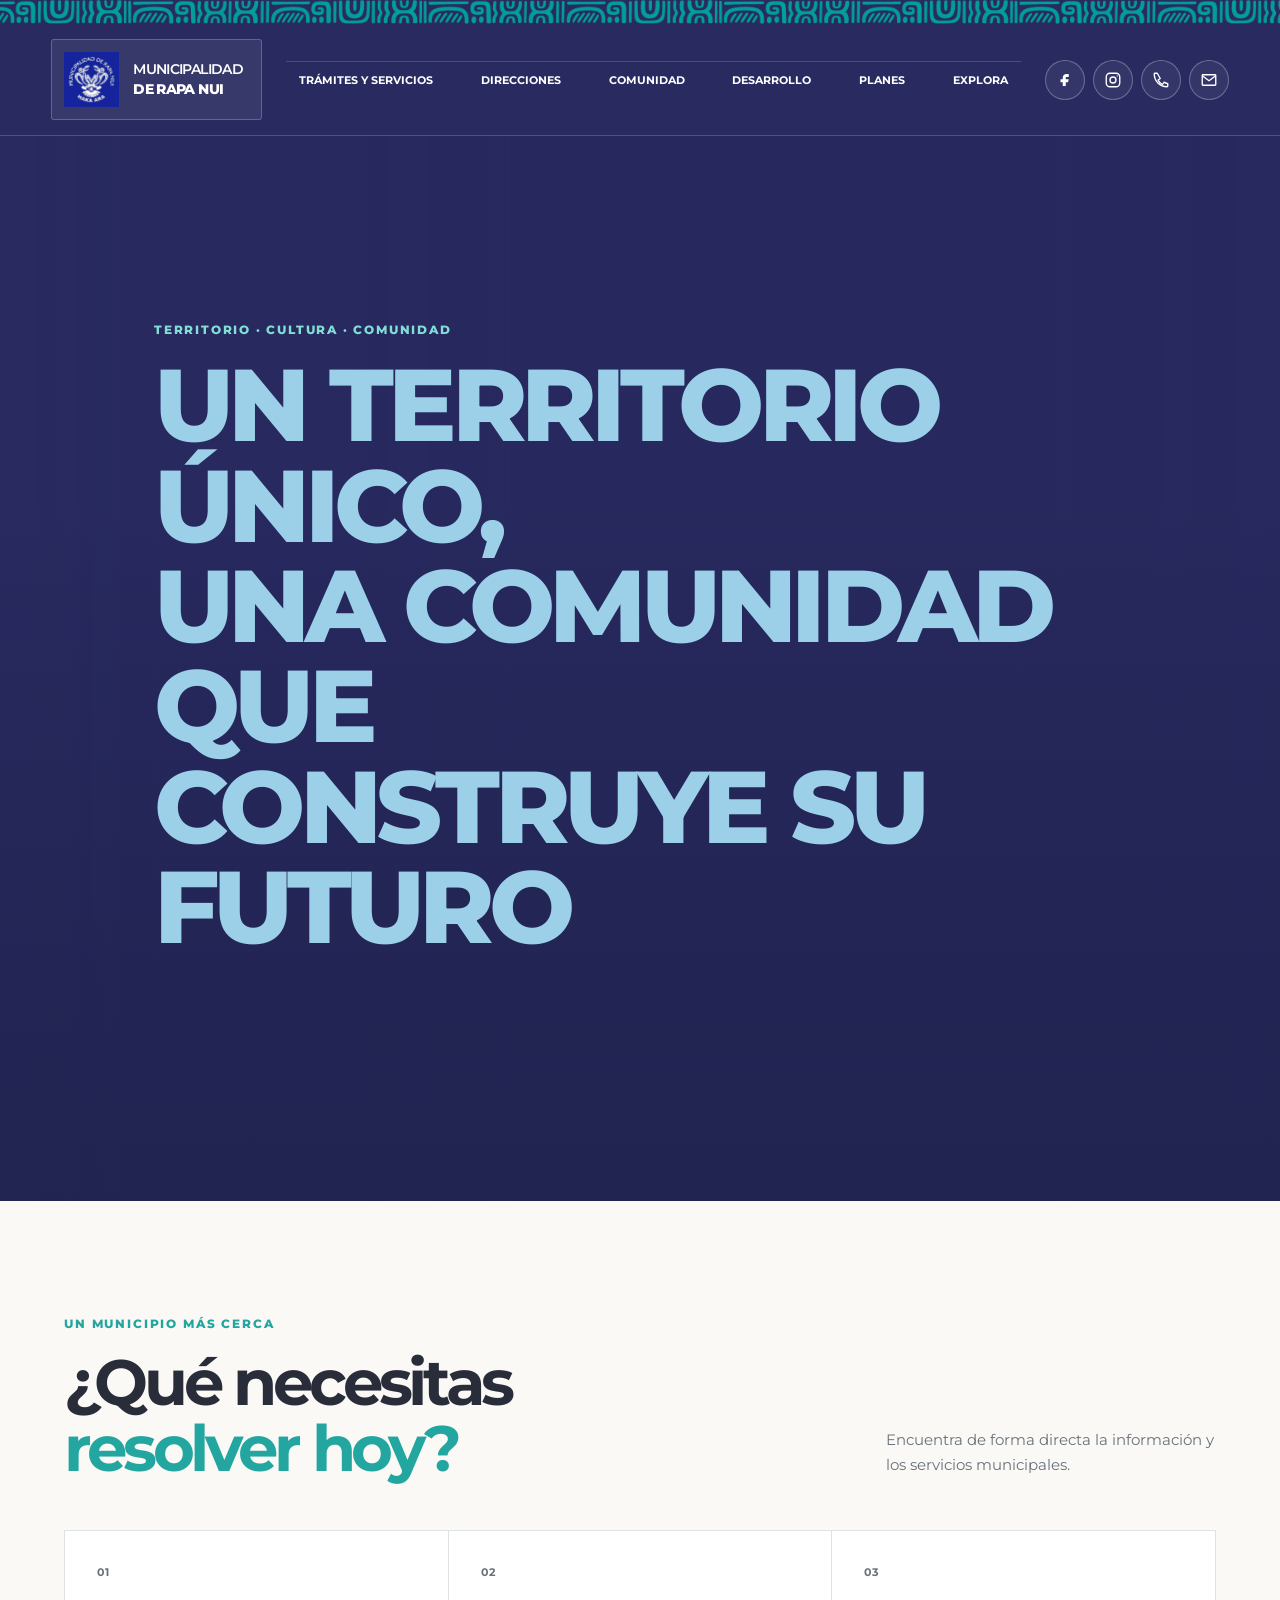
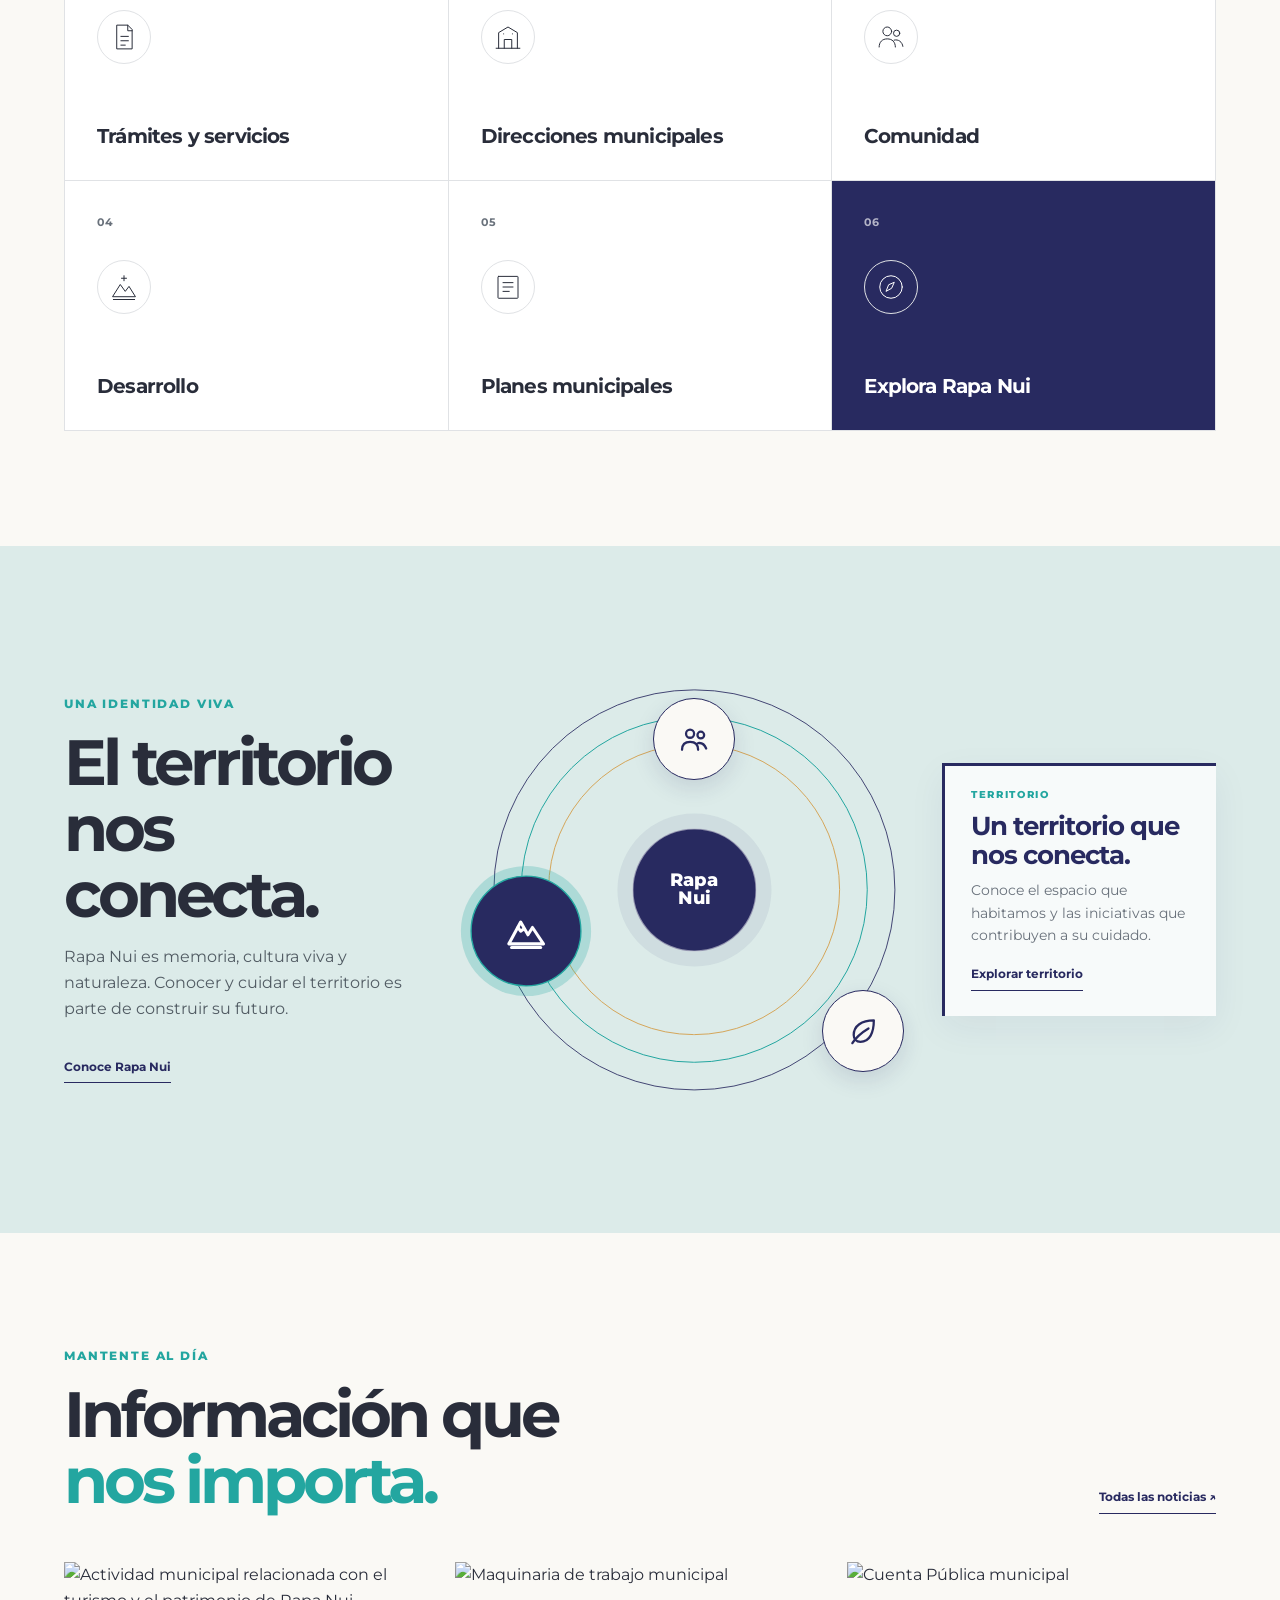
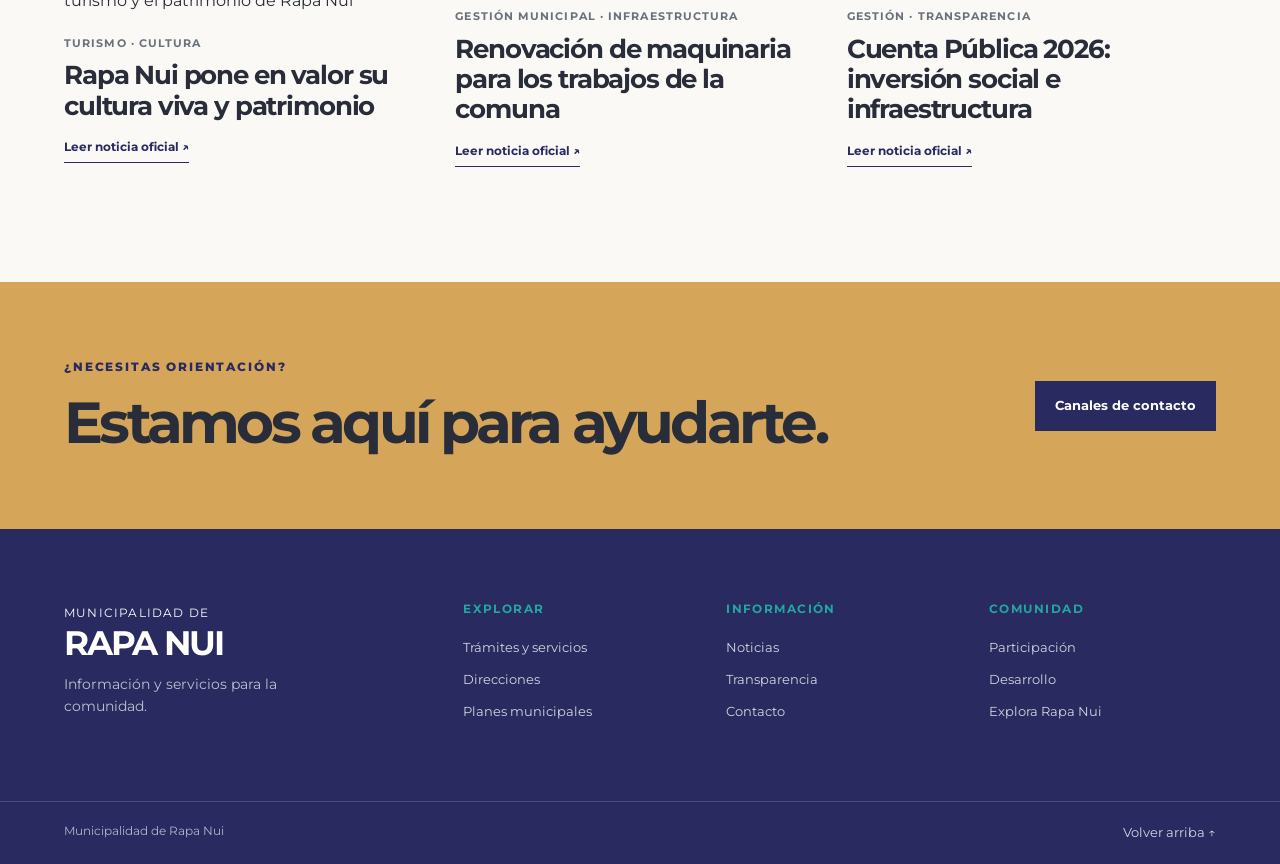
==== commit 969feb5e: "Refactor hero section styles and content" ====
--- a/index.html
+++ b/index.html
@@ -119,34 +119,90 @@
 
   <main id="contenido">
 
-<section
-  class="hero"
-  id="inicio"
+<section class="hero" id="inicio"
   style="
-    background-image:
-      linear-gradient(rgba(25, 35, 75, 0.58), rgba(25, 35, 75, 0.58)),
-      url('https://commons.wikimedia.org/wiki/Special:Redirect/file/AhuTongariki15Moais.jpg');
-    background-size: cover;
-    background-position: center 45%;
-    background-repeat: no-repeat;
-    min-height: 72vh;
+    min-height: 610px;
     display: flex;
-    align-items: center;
-    padding: 70px 6%;
-  "
->
-  <div class="hero-content">
+    align-items: flex-end;
+    padding: clamp(32px, 7vw, 90px);
+    position: relative;
+    isolation: isolate;
+    color: #fff;
+    background: #282A60;
+  ">
+
+  <div class="hero-content" style="
+    width: 100%;
+    max-width: 1100px;
+  ">
+    <p style="
+      color: #82DED5;
+      font-size: 0.75rem;
+      font-weight: 800;
+      letter-spacing: 0.15em;
+      text-transform: uppercase;
+      margin-bottom: 16px;
+    ">
+      Territorio · Cultura · Comunidad
+    </p>
+
     <h1 style="
       color: #9BD0E8;
-      font-size: clamp(38px, 5.2vw, 82px);
-      font-weight: 800;
-      line-height: 1.12;
+      font-size: clamp(3rem, 8vw, 7rem);
+      line-height: 0.98;
+      letter-spacing: -0.055em;
+      margin: 0 0 24px;
       text-transform: uppercase;
-      max-width: 1100px;
-    "> HARE TAVANA
+    ">
+      Un territorio único,<br>
+      una comunidad que<br>
+      construye su futuro
     </h1>
   </div>
+
+  <style>
+    .hero::before {
+      content: "";
+      position: absolute;
+      inset: 0;
+      z-index: -2;
+      background:
+        linear-gradient(
+          90deg,
+          rgba(24, 26, 62, 0.86),
+          rgba(24, 26, 62, 0.20)
+        ),
+        url("https://www.chile.travel/wp-content/uploads/2021/07/Anakena_prin-min.jpg")
+        center 55% / cover no-repeat;
+    }
+
+    .hero::after {
+      content: "";
+      position: absolute;
+      inset: 0;
+      z-index: -1;
+      background: linear-gradient(
+        0deg,
+        rgba(22, 24, 55, 0.38),
+        transparent 65%
+      );
+      pointer-events: none;
+    }
+
+    @media (max-width: 580px) {
+      .hero {
+        min-height: 530px !important;
+        padding: 30px 22px 40px !important;
+      }
+
+      .hero h1 {
+        font-size: clamp(2.8rem, 14vw, 4.5rem) !important;
+      }
+    }
+  </style>
+
 </section>
+
 
 
     <section
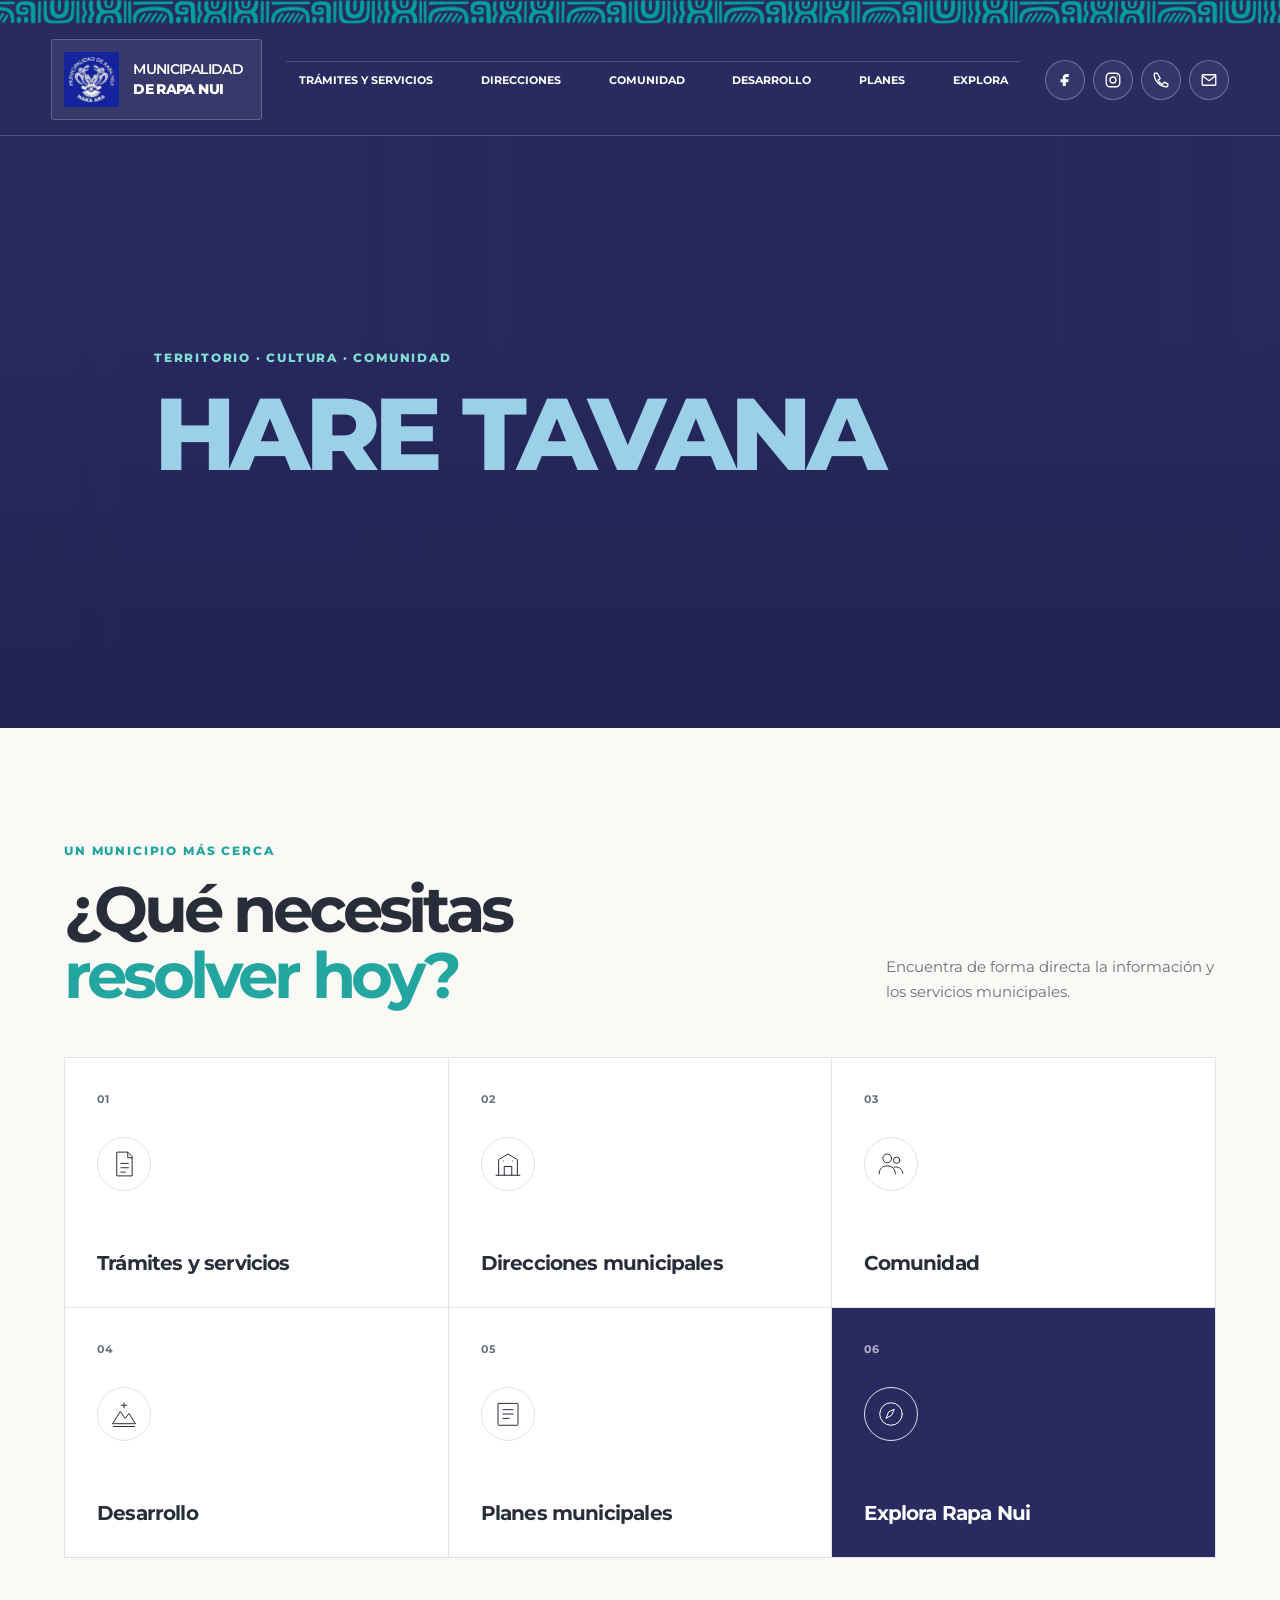
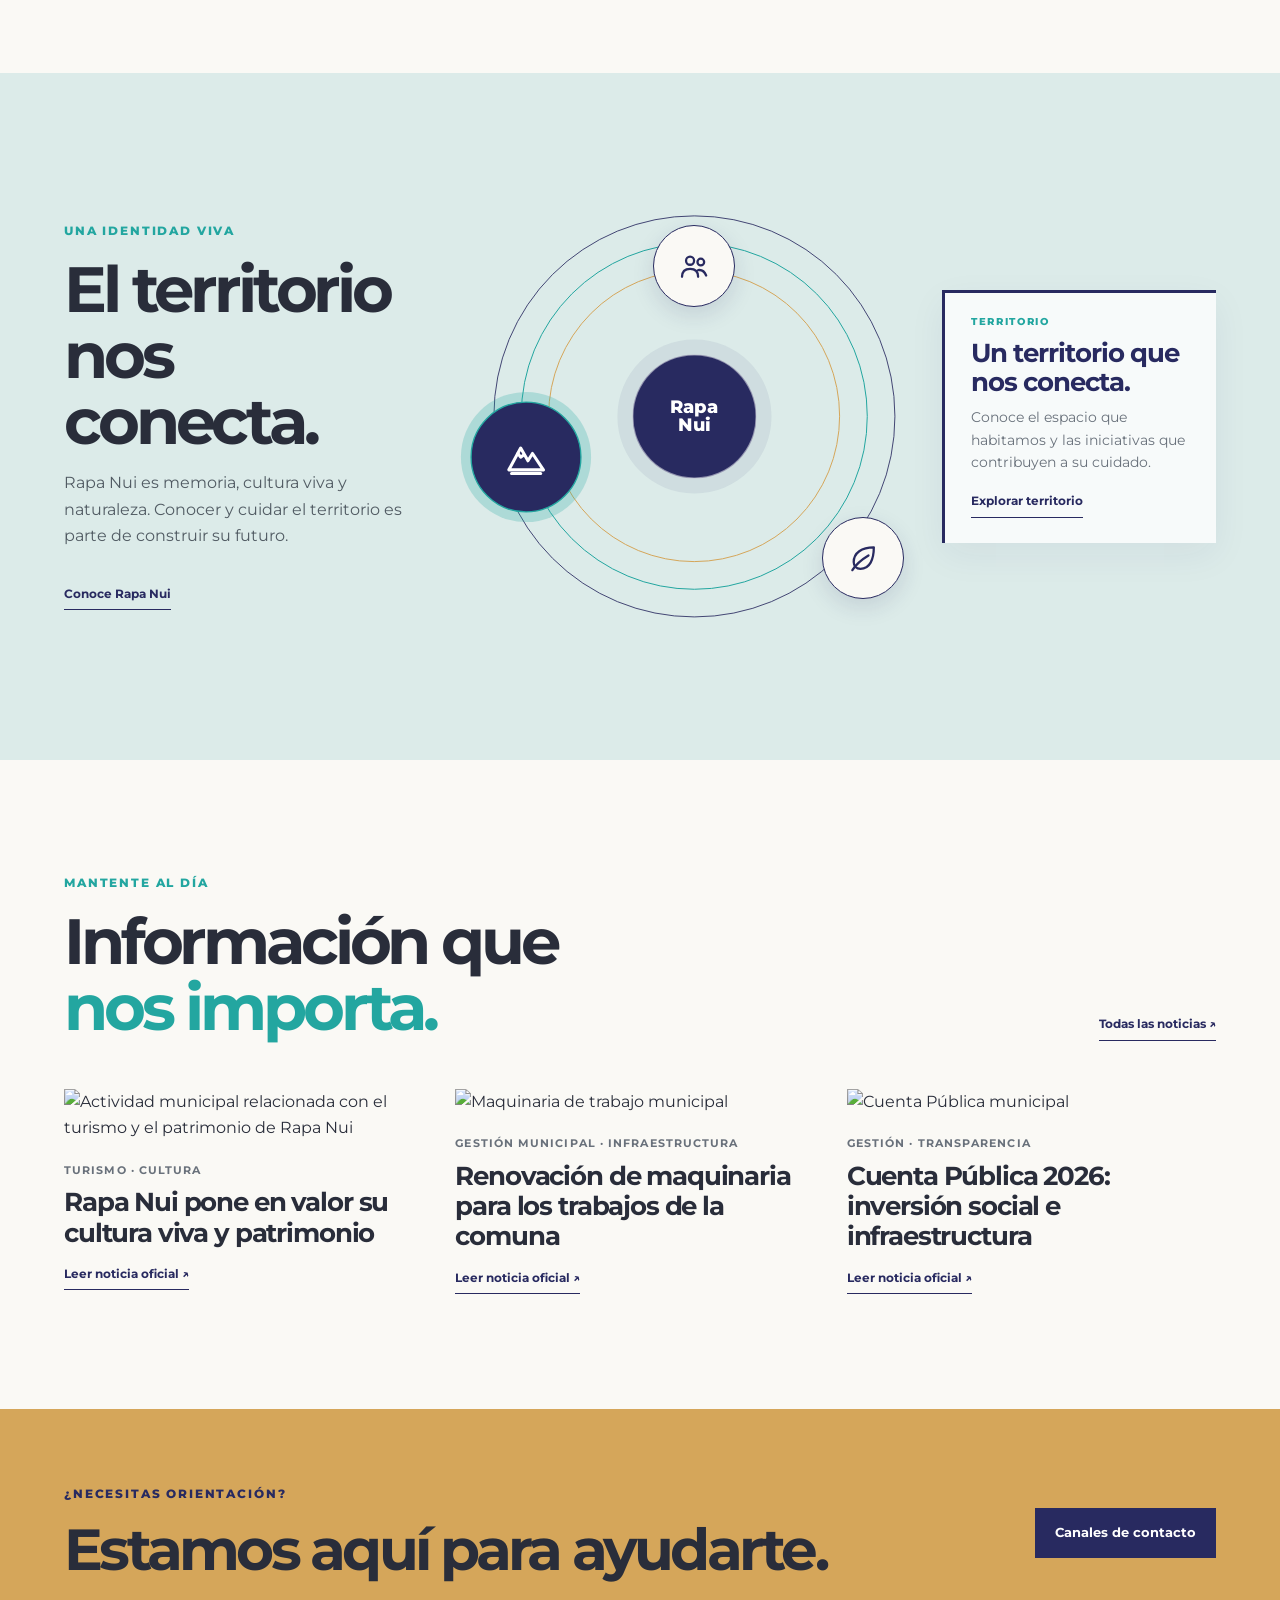
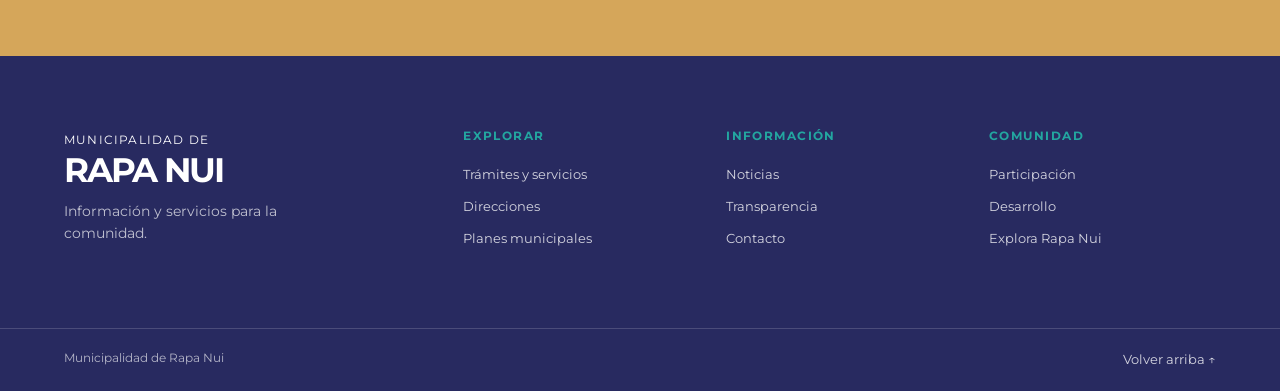
==== commit f831b26c: "Update heading text in index.html" ====
--- a/index.html
+++ b/index.html
@@ -154,9 +154,7 @@
       margin: 0 0 24px;
       text-transform: uppercase;
     ">
-      Un territorio único,<br>
-      una comunidad que<br>
-      construye su futuro
+      Hare Tavana
     </h1>
   </div>
 
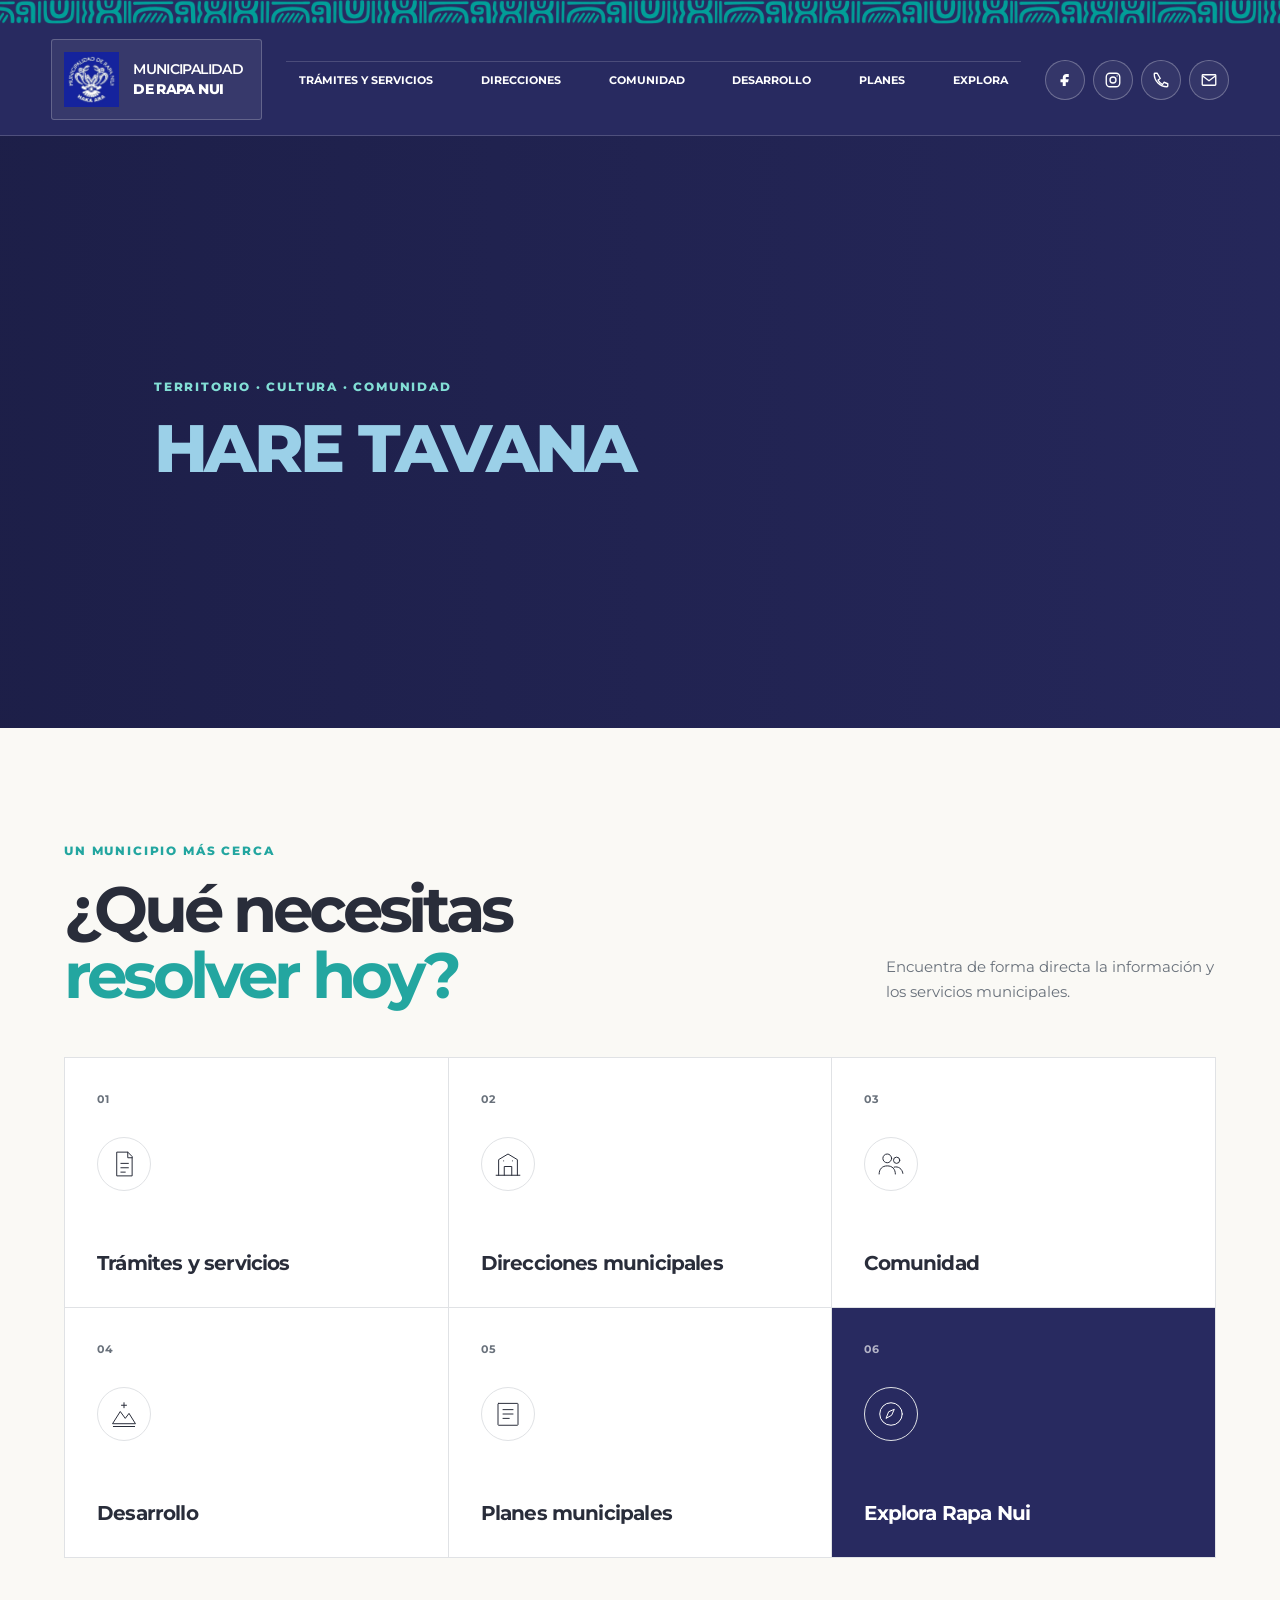
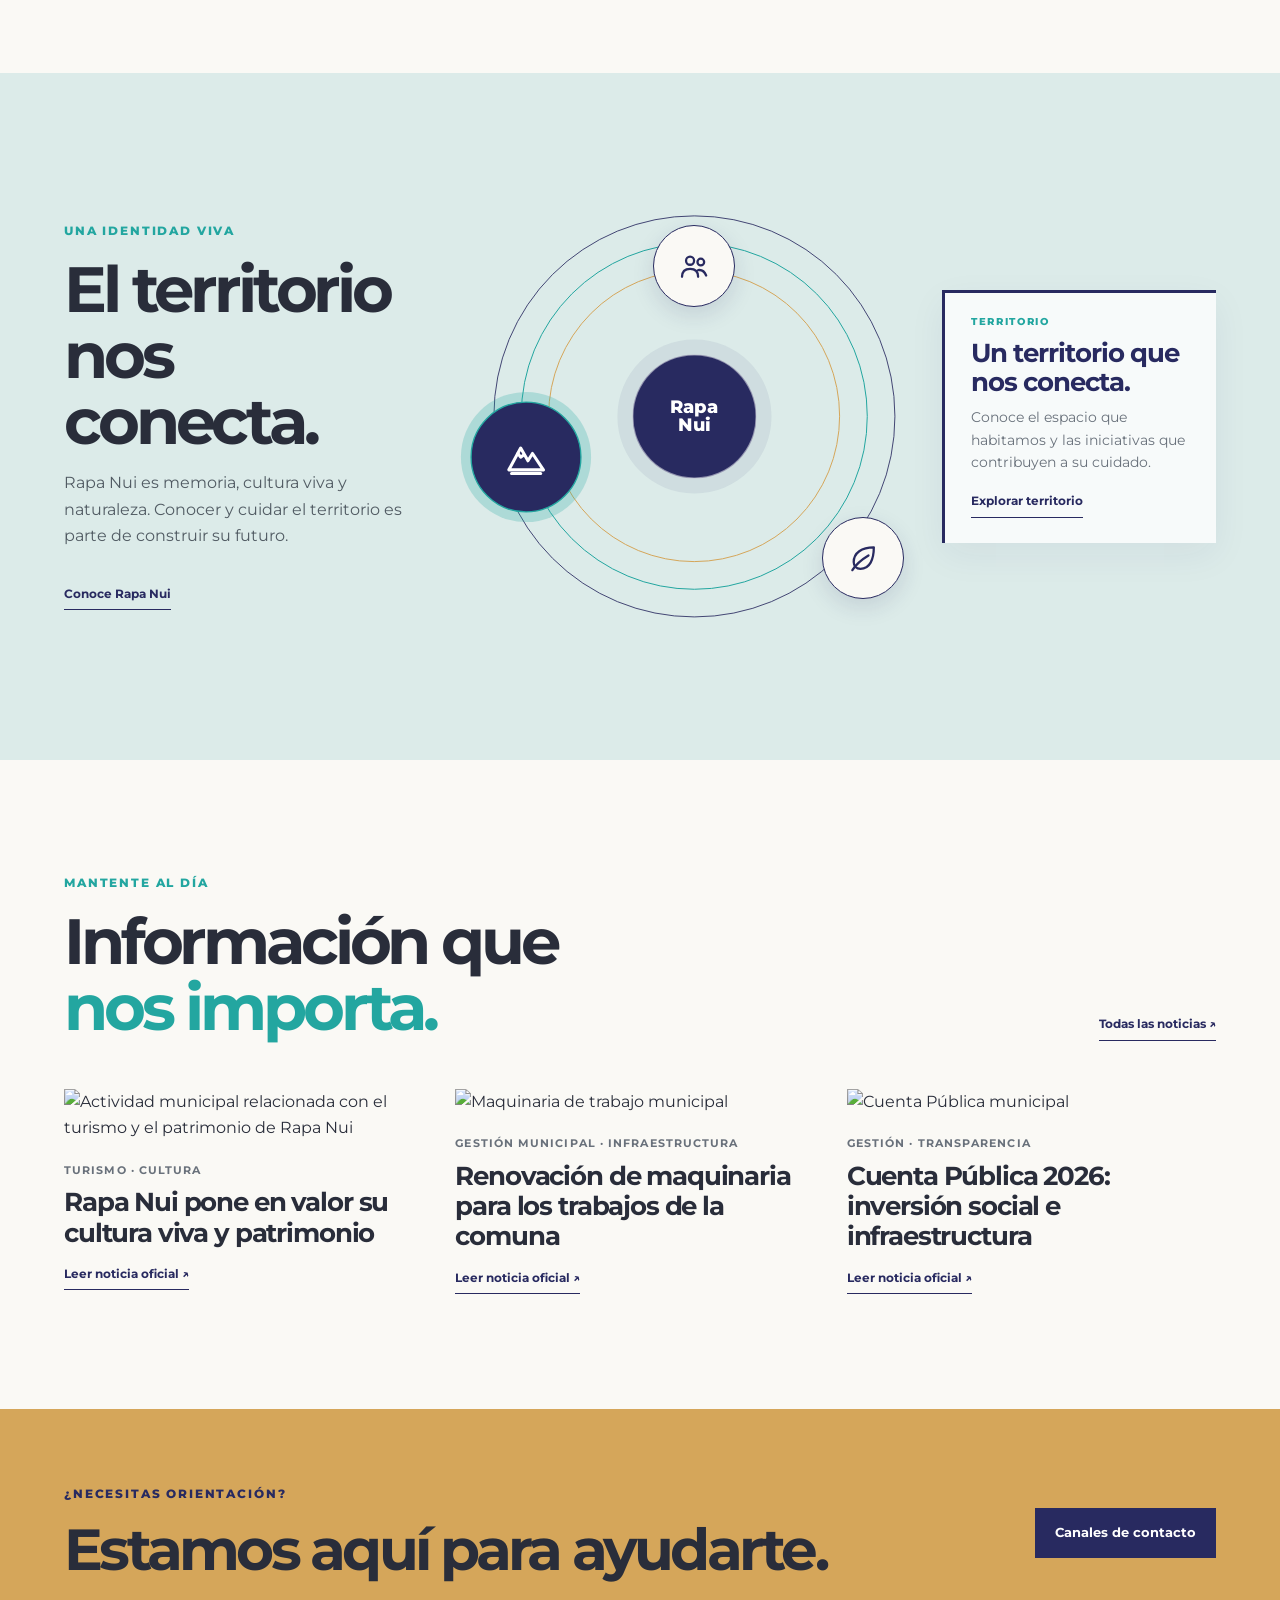
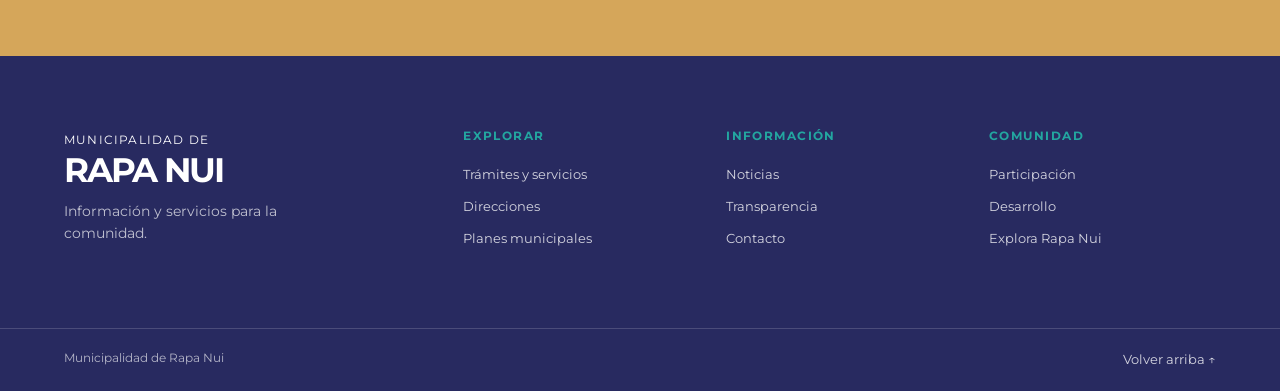
==== commit 0ea2b272: "Update index.html" ====
--- a/index.html
+++ b/index.html
@@ -158,46 +158,60 @@
     </h1>
   </div>
 
-  <style>
-    .hero::before {
-      content: "";
-      position: absolute;
-      inset: 0;
-      z-index: -2;
-      background:
-        linear-gradient(
-          90deg,
-          rgba(24, 26, 62, 0.86),
-          rgba(24, 26, 62, 0.20)
-        ),
-        url("https://www.chile.travel/wp-content/uploads/2021/07/Anakena_prin-min.jpg")
-        center 55% / cover no-repeat;
+  
+<style>
+  .hero {
+    position: relative !important;
+    isolation: isolate !important;
+    overflow: hidden !important;
+    min-height: 610px !important;
+    display: flex !important;
+    align-items: flex-end !important;
+    padding: clamp(32px, 7vw, 90px) !important;
+
+    background-color: #282A60 !important;
+    background-image:
+      linear-gradient(
+        90deg,
+        rgba(24, 26, 62, 0.70),
+        rgba(24, 26, 62, 0.18)
+      ),
+      url("https://www.chile.travel/wp-content/uploads/2021/07/Anakena_prin-min.jpg") !important;
+    background-position: center, center 55% !important;
+    background-size: cover, cover !important;
+    background-repeat: no-repeat, no-repeat !important;
+  }
+
+  .hero::before,
+  .hero::after {
+    content: none !important;
+    display: none !important;
+  }
+
+  .hero-content {
+    position: relative !important;
+    z-index: 2 !important;
+    width: 100% !important;
+    max-width: 1100px !important;
+  }
+
+  .hero h1 {
+    color: #9BD0E8 !important;
+    font-family: "Montserrat", sans-serif !important;
+    font-size: clamp(38px, 5.2vw, 82px) !important;
+    font-weight: 800 !important;
+    line-height: 1.08 !important;
+    text-transform: uppercase !important;
+  }
+
+  @media (max-width: 580px) {
+    .hero {
+      min-height: 530px !important;
+      padding: 30px 22px 40px !important;
     }
-
-    .hero::after {
-      content: "";
-      position: absolute;
-      inset: 0;
-      z-index: -1;
-      background: linear-gradient(
-        0deg,
-        rgba(22, 24, 55, 0.38),
-        transparent 65%
-      );
-      pointer-events: none;
-    }
-
-    @media (max-width: 580px) {
-      .hero {
-        min-height: 530px !important;
-        padding: 30px 22px 40px !important;
-      }
-
-      .hero h1 {
-        font-size: clamp(2.8rem, 14vw, 4.5rem) !important;
-      }
-    }
-  </style>
+  }
+</style>
+
 
 </section>
 
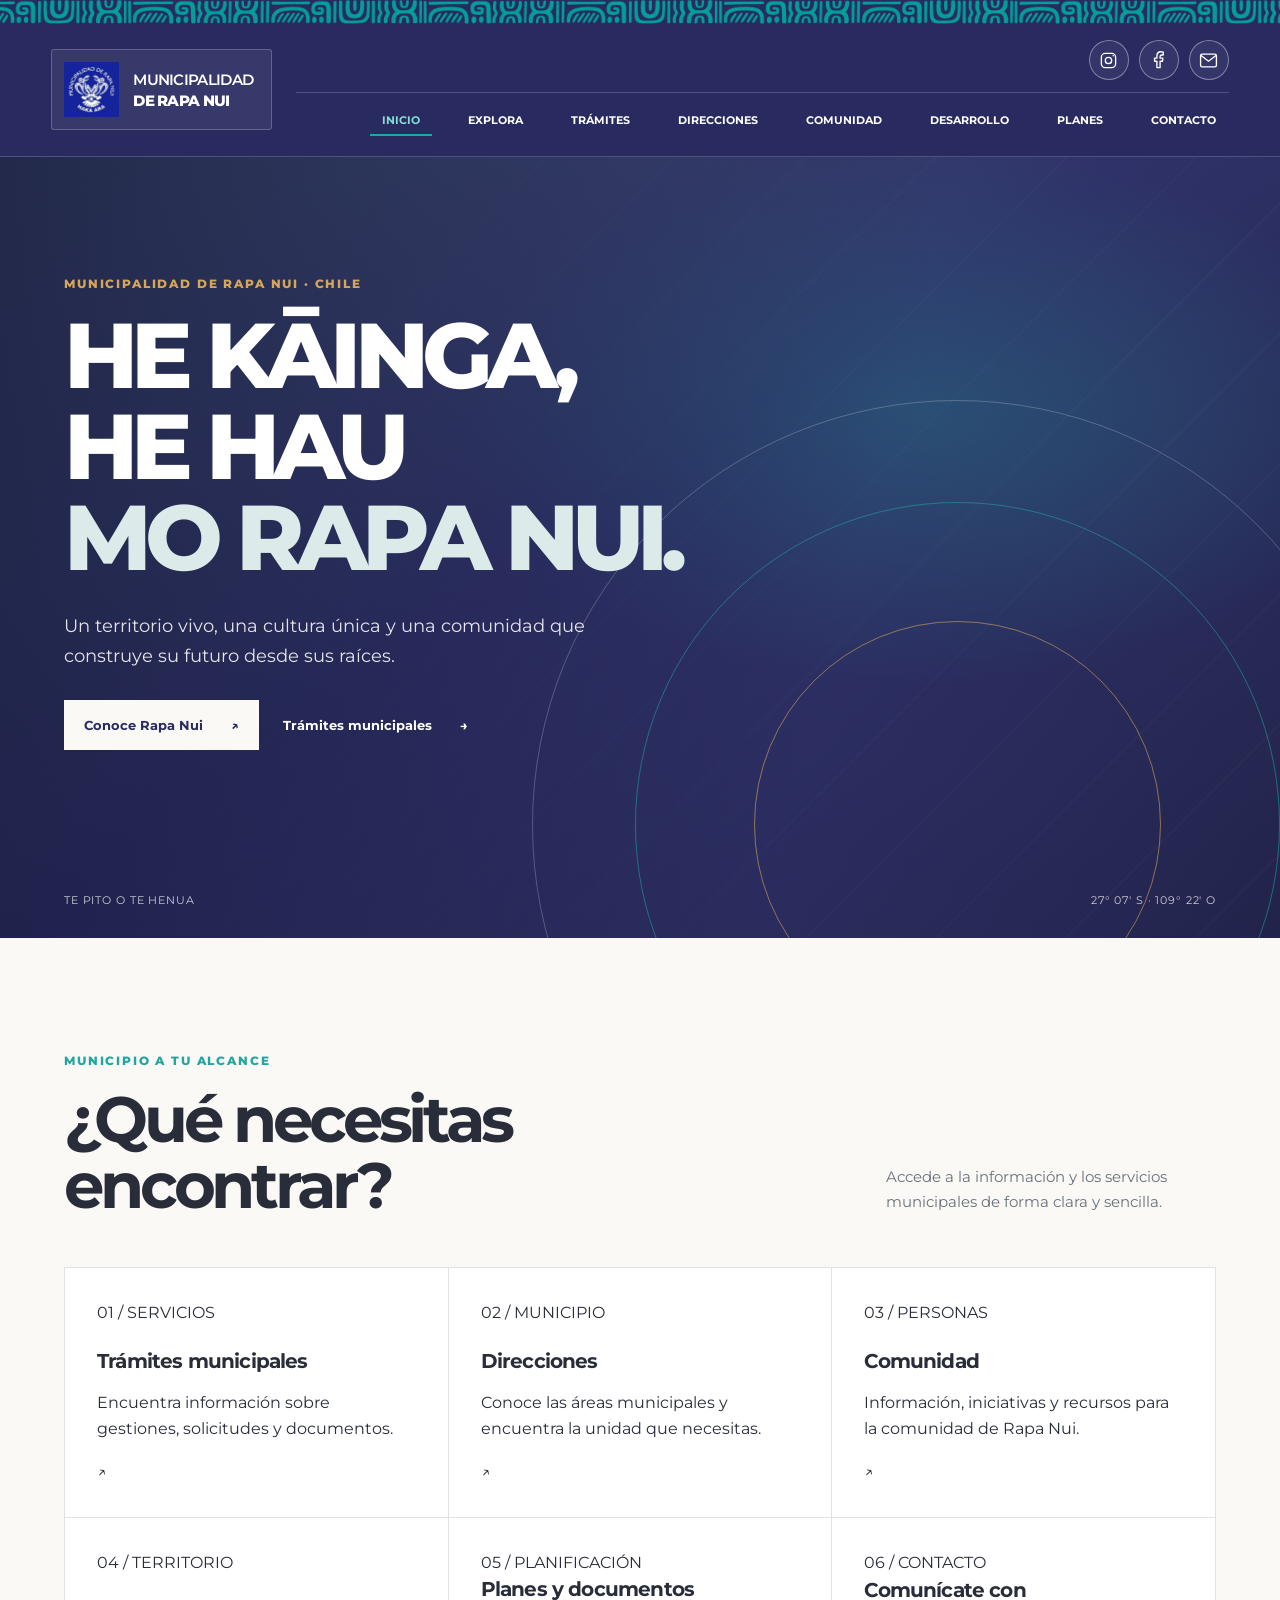
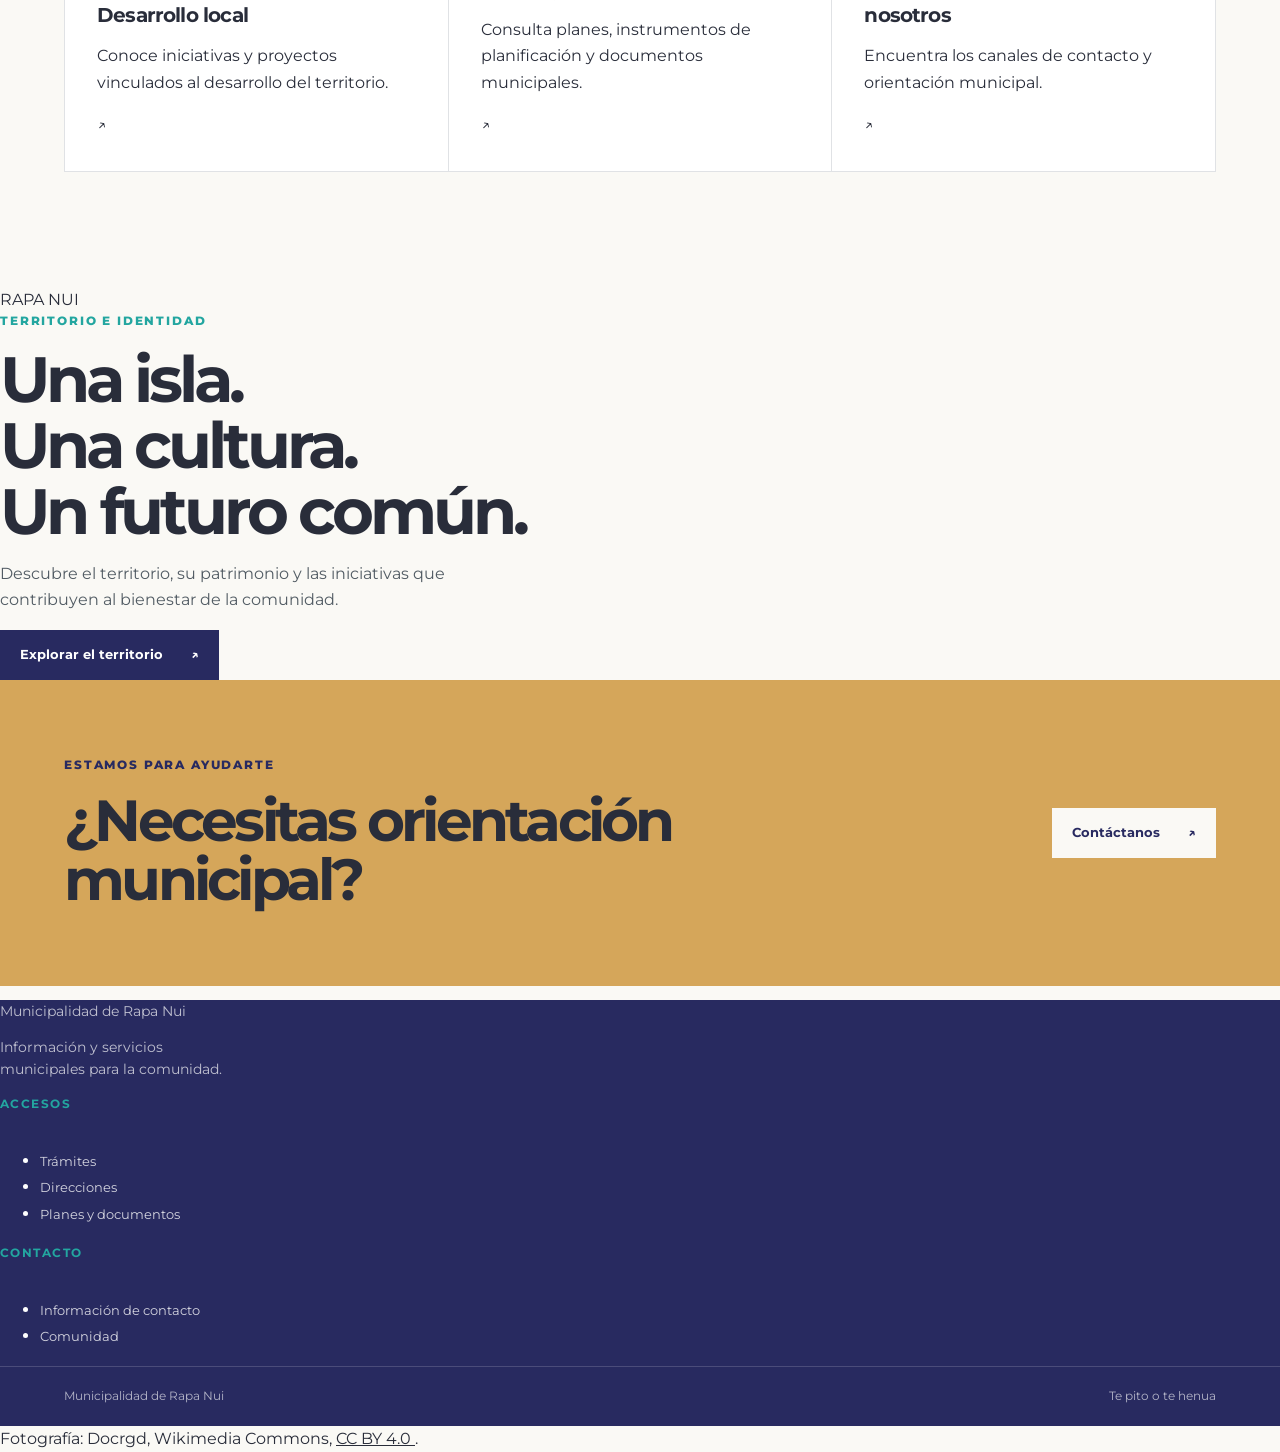
==== commit cf8558e0: "Update index.html" ====
--- a/index.html
+++ b/index.html
@@ -1,12 +1,12 @@
-<!doctype html>
+
+<!DOCTYPE html>
 <html lang="es">
 <head>
-  <meta charset="utf-8">
-  <meta name="viewport" content="width=device-width, initial-scale=1">
-  <meta name="theme-color" content="#282A60">
-  <meta name="description" content="Sitio de la Municipalidad de Rapa Nui. Servicios, información, noticias, cultura y participación ciudadana.">
-
-  <title>Municipalidad de Rapa Nui | Hare Tavana</title>
+  <meta charset="UTF-8">
+  <meta name="viewport" content="width=device-width, initial-scale=1.0">
+
+  <title>Municipalidad de Rapa Nui</title>
+  <meta name="description" content="Sitio oficial de la Municipalidad de Rapa Nui. Información, servicios y comunidad.">
 
   <link rel="preconnect" href="https://fonts.googleapis.com">
   <link rel="preconnect" href="https://fonts.gstatic.com" crossorigin>
@@ -16,13 +16,13 @@
   <script src="script.js" defer></script>
 </head>
 
-<body id="top">
-
-  <a class="skip-link" href="#contenido">Saltar al contenido</a>
-
+<body>
+
+  <a class="skip-link" href="#contenido">Ir al contenido</a>
+
+  <!-- ENCABEZADO -->
   <header class="site-header">
-
-    <div class="header-topline" aria-hidden="true"></div>
+    <div class="header-topline"></div>
 
     <div class="header-inner">
 
@@ -30,7 +30,7 @@
         <img
           class="brand-logo"
           src="logo-municipalidad.jpeg"
-          alt="Escudo oficial de la Municipalidad de Rapa Nui, Haka Ara"
+          alt="Logo de la Municipalidad de Rapa Nui"
         >
 
         <span class="brand-name">
@@ -39,535 +39,246 @@
         </span>
       </a>
 
-      <div class="header-tools" aria-label="Redes sociales y contacto">
-
-        <a
-          class="icon-link"
-          href="https://www.facebook.com/MuniRapaNui"
-          target="_blank"
-          rel="noopener noreferrer"
-          aria-label="Facebook de la Municipalidad de Rapa Nui"
-          title="Facebook"
-        >
-          <svg viewBox="0 0 24 24" aria-hidden="true">
-            <path d="M14 8h3V4h-3c-3 0-5 2-5 5v2H6v4h3v5h4v-5h3l1-4h-4V9c0-.7.3-1 1-1z"/>
-          </svg>
-        </a>
-
-        <a
-          class="icon-link"
-          href="https://www.instagram.com/haretavana/"
-          target="_blank"
-          rel="noopener noreferrer"
-          aria-label="Instagram de la Municipalidad de Rapa Nui"
-          title="Instagram"
-        >
+      <div class="header-tools">
+        <a class="icon-link" href="https://www.instagram.com/" aria-label="Instagram">
           <svg viewBox="0 0 24 24" aria-hidden="true">
             <rect x="3" y="3" width="18" height="18" rx="5"/>
             <circle cx="12" cy="12" r="4"/>
-            <circle class="solid" cx="17.5" cy="6.5" r=".8"/>
+            <circle cx="18" cy="6" r="1" fill="currentColor" stroke="none"/>
           </svg>
         </a>
 
-        <a
-          class="icon-link"
-          href="tel:+56322100226"
-          aria-label="Llamar a la Municipalidad de Rapa Nui"
-          title="Teléfono: (32) 210 0226"
-        >
+        <a class="icon-link" href="https://www.facebook.com/" aria-label="Facebook">
           <svg viewBox="0 0 24 24" aria-hidden="true">
-            <path d="M7 3H4a1 1 0 0 0-1 1c0 9.4 7.6 17 17 17a1 1 0 0 0 1-1v-3l-5-2-2 3a14 14 0 0 1-6-6l3-2z"/>
+            <path d="M14 21v-8h3l.5-4H14V7c0-1.2.4-2 2-2h2V1.4C17.3 1.2 16.3 1 15 1c-3.2 0-5 1.9-5 5.4V9H7v4h3v8z"/>
           </svg>
         </a>
 
-        <a
-          class="icon-link"
-          href="mailto:iorana@rapanui.net"
-          aria-label="Enviar correo a la Municipalidad de Rapa Nui"
-          title="Correo: iorana@rapanui.net"
-        >
+        <a class="icon-link" href="mailto:contacto@rapanui.cl" aria-label="Correo electrónico">
           <svg viewBox="0 0 24 24" aria-hidden="true">
-            <rect x="3" y="5" width="18" height="14" rx="1"/>
-            <path d="m4 7 8 6 8-6"/>
+            <rect x="2" y="4" width="20" height="16" rx="2"/>
+            <path d="m3 6 9 7 9-7"/>
           </svg>
         </a>
-
       </div>
 
       <button
         class="menu-toggle"
         type="button"
         aria-expanded="false"
-        aria-controls="menu-principal"
+        aria-controls="main-nav"
       >
         <span class="menu-toggle-lines" aria-hidden="true"></span>
-        <span class="menu-toggle-label">Menú</span>
+        <span>Menú</span>
       </button>
 
-      <nav class="main-nav" id="menu-principal" aria-label="Navegación principal">
-        <a href="tramites.html">Trámites y servicios</a>
+      <nav class="main-nav" id="main-nav" aria-label="Navegación principal">
+        <a href="index.html" aria-current="page">Inicio</a>
+        <a href="explora.html">Explora</a>
+        <a href="tramites.html">Trámites</a>
         <a href="direcciones.html">Direcciones</a>
         <a href="comunidad.html">Comunidad</a>
         <a href="desarrollo.html">Desarrollo</a>
         <a href="planes.html">Planes</a>
-        <a href="explora.html">Explora</a>
+        <a href="contacto.html">Contacto</a>
       </nav>
 
     </div>
-
   </header>
 
   <main id="contenido">
 
-<section class="hero" id="inicio"
-  style="
-    min-height: 610px;
-    display: flex;
-    align-items: flex-end;
-    padding: clamp(32px, 7vw, 90px);
-    position: relative;
-    isolation: isolate;
-    color: #fff;
-    background: #282A60;
-  ">
-
-  <div class="hero-content" style="
-    width: 100%;
-    max-width: 1100px;
-  ">
-    <p style="
-      color: #82DED5;
-      font-size: 0.75rem;
-      font-weight: 800;
-      letter-spacing: 0.15em;
-      text-transform: uppercase;
-      margin-bottom: 16px;
-    ">
-      Territorio · Cultura · Comunidad
-    </p>
-
-    <h1 style="
-      color: #9BD0E8;
-      font-size: clamp(3rem, 8vw, 7rem);
-      line-height: 0.98;
-      letter-spacing: -0.055em;
-      margin: 0 0 24px;
-      text-transform: uppercase;
-    ">
-      Hare Tavana
-    </h1>
-  </div>
-
-  
-<style>
-  .hero {
-    position: relative !important;
-    isolation: isolate !important;
-    overflow: hidden !important;
-    min-height: 610px !important;
-    display: flex !important;
-    align-items: flex-end !important;
-    padding: clamp(32px, 7vw, 90px) !important;
-
-    background-color: #282A60 !important;
-    background-image:
-      linear-gradient(
-        90deg,
-        rgba(24, 26, 62, 0.70),
-        rgba(24, 26, 62, 0.18)
-      ),
-      url("https://www.chile.travel/wp-content/uploads/2021/07/Anakena_prin-min.jpg") !important;
-    background-position: center, center 55% !important;
-    background-size: cover, cover !important;
-    background-repeat: no-repeat, no-repeat !important;
-  }
-
-  .hero::before,
-  .hero::after {
-    content: none !important;
-    display: none !important;
-  }
-
-  .hero-content {
-    position: relative !important;
-    z-index: 2 !important;
-    width: 100% !important;
-    max-width: 1100px !important;
-  }
-
-  .hero h1 {
-    color: #9BD0E8 !important;
-    font-family: "Montserrat", sans-serif !important;
-    font-size: clamp(38px, 5.2vw, 82px) !important;
-    font-weight: 800 !important;
-    line-height: 1.08 !important;
-    text-transform: uppercase !important;
-  }
-
-  @media (max-width: 580px) {
-    .hero {
-      min-height: 530px !important;
-      padding: 30px 22px 40px !important;
-    }
-  }
-</style>
-
-
-</section>
-
-
-
-    <section
-      class="section section-services"
-      id="servicios"
-      aria-labelledby="services-title"
-    >
-
-      <div class="section-heading reveal">
-
+    <!-- PORTADA CON MOÁIS -->
+    <section class="hero">
+
+      <!-- CAPA 1: FOTOGRAFÍA -->
+      <img
+        class="hero-img"
+        src="https://commons.wikimedia.org/wiki/Special:FilePath/Rapa_Nui_Moai_(Easter_Island).jpg?width=2000"
+        alt=""
+        fetchpriority="high"
+      >
+
+      <!-- CAPA 2: DEGRADADO AZUL -->
+      <div class="hero-overlay" aria-hidden="true"></div>
+
+      <!-- CAPA 3: TEXTURA DECORATIVA -->
+      <div class="hero-texture" aria-hidden="true"></div>
+
+      <!-- CAPA 4: TEXTO Y BOTONES -->
+      <div class="hero-content">
+        <p class="eyebrow">Municipalidad de Rapa Nui · Chile</p>
+
+        <h1>
+          He kāinga,<br>
+          he hau<br>
+          <span>mo Rapa Nui.</span>
+        </h1>
+
+        <p class="hero-intro">
+          Un territorio vivo, una cultura única y una comunidad
+          que construye su futuro desde sus raíces.
+        </p>
+
+        <div class="hero-actions">
+          <a class="button button-light" href="explora.html">
+            Conoce Rapa Nui <span aria-hidden="true">↗</span>
+          </a>
+
+          <a class="button button-outline" href="tramites.html">
+            Trámites municipales <span aria-hidden="true">→</span>
+          </a>
+        </div>
+      </div>
+
+      <div class="hero-caption">
+        <span>Te pito o te henua</span>
+        <span>27° 07′ S · 109° 22′ O</span>
+      </div>
+
+    </section>
+
+    <!-- ACCESOS PRINCIPALES -->
+    <section class="section" id="servicios">
+
+      <div class="section-heading">
         <div>
-          <p class="eyebrow">Un municipio más cerca</p>
-
-          <h2 id="services-title">
-            ¿Qué necesitas<br>
-            <em>resolver hoy?</em>
-          </h2>
+          <p class="eyebrow">Municipio a tu alcance</p>
+          <h2>¿Qué necesitas<br><span>encontrar?</span></h2>
         </div>
 
         <p>
-          Encuentra de forma directa la información y los servicios municipales.
+          Accede a la información y los servicios municipales
+          de forma clara y sencilla.
         </p>
-
       </div>
 
       <div class="service-grid">
 
-        <a class="service-card service-card-featured reveal" href="tramites.html">
-          <span class="card-number">01</span>
-
-          <span class="card-icon" aria-hidden="true">
-            <svg viewBox="0 0 48 48">
-              <path d="M13 5h17l7 7v31H13z"/>
-              <path d="M30 5v9h7M19 23h12M19 30h12M19 37h7"/>
-            </svg>
-          </span>
-
-          <h3>Trámites y servicios</h3>
-        </a>
-
-        <a class="service-card reveal" href="direcciones.html">
-          <span class="card-number">02</span>
-
-          <span class="card-icon" aria-hidden="true">
-            <svg viewBox="0 0 48 48">
-              <path d="M5 42h38M9 42V17l15-9 15 9v25M18 42V28h12v14M17 19h.1M31 19h.1"/>
-            </svg>
-          </span>
-
-          <h3>Direcciones municipales</h3>
-        </a>
-
-        <a class="service-card reveal" href="comunidad.html">
-          <span class="card-number">03</span>
-
-          <span class="card-icon" aria-hidden="true">
-            <svg viewBox="0 0 48 48">
-              <circle cx="18" cy="15" r="7"/>
-              <circle cx="33" cy="18" r="5"/>
-              <path d="M5 40c0-8 5-13 13-13s13 5 13 13M29 29c7-2 13 3 14 10"/>
-            </svg>
-          </span>
-
+        <a class="service-card" href="tramites.html">
+          <span class="service-number">01 / SERVICIOS</span>
+          <h3>Trámites municipales</h3>
+          <p>Encuentra información sobre gestiones, solicitudes y documentos.</p>
+          <span class="service-arrow" aria-hidden="true">↗</span>
+        </a>
+
+        <a class="service-card" href="direcciones.html">
+          <span class="service-number">02 / MUNICIPIO</span>
+          <h3>Direcciones</h3>
+          <p>Conoce las áreas municipales y encuentra la unidad que necesitas.</p>
+          <span class="service-arrow" aria-hidden="true">↗</span>
+        </a>
+
+        <a class="service-card" href="comunidad.html">
+          <span class="service-number">03 / PERSONAS</span>
           <h3>Comunidad</h3>
-        </a>
-
-        <a class="service-card reveal" href="desarrollo.html">
-          <span class="card-number">04</span>
-
-          <span class="card-icon" aria-hidden="true">
-            <svg viewBox="0 0 48 48">
-              <path d="M6 39 18 20l8 11 6-8 10 16zM7 44h34M24 6v8M20 10h8"/>
-            </svg>
-          </span>
-
-          <h3>Desarrollo</h3>
-        </a>
-
-        <a class="service-card reveal" href="planes.html">
-          <span class="card-number">05</span>
-
-          <span class="card-icon" aria-hidden="true">
-            <svg viewBox="0 0 48 48">
-              <rect x="8" y="7" width="32" height="35" rx="1"/>
-              <path d="M16 17h16M16 24h16M16 31h10"/>
-            </svg>
-          </span>
-
-          <h3>Planes municipales</h3>
-        </a>
-
-        <a class="service-card service-card-dark reveal" href="explora.html">
-          <span class="card-number">06</span>
-
-          <span class="card-icon" aria-hidden="true">
-            <svg viewBox="0 0 48 48">
-              <circle cx="24" cy="24" r="18"/>
-              <path d="m29 17-4 9-9 5 4-10z"/>
-            </svg>
-          </span>
-
-          <h3>Explora Rapa Nui</h3>
-        </a>
-
-      </div>
-
-    </section>
-
-    <section class="territory-section" aria-labelledby="territory-title">
-
-      <div class="territory-copy reveal">
-
-        <p class="eyebrow">Una identidad viva</p>
-
-        <h2 id="territory-title">El territorio nos conecta.</h2>
+          <p>Información, iniciativas y recursos para la comunidad de Rapa Nui.</p>
+          <span class="service-arrow" aria-hidden="true">↗</span>
+        </a>
+
+        <a class="service-card" href="desarrollo.html">
+          <span class="service-number">04 / TERRITORIO</span>
+          <h3>Desarrollo local</h3>
+          <p>Conoce iniciativas y proyectos vinculados al desarrollo del territorio.</p>
+          <span class="service-arrow" aria-hidden="true">↗</span>
+        </a>
+
+        <a class="service-card" href="planes.html">
+          <span class="service-number">05 / PLANIFICACIÓN</span>
+          <h3>Planes y documentos</h3>
+          <p>Consulta planes, instrumentos de planificación y documentos municipales.</p>
+          <span class="service-arrow" aria-hidden="true">↗</span>
+        </a>
+
+        <a class="service-card" href="contacto.html">
+          <span class="service-number">06 / CONTACTO</span>
+          <h3>Comunícate con nosotros</h3>
+          <p>Encuentra los canales de contacto y orientación municipal.</p>
+          <span class="service-arrow" aria-hidden="true">↗</span>
+        </a>
+
+      </div>
+    </section>
+
+    <!-- BLOQUE TERRITORIAL -->
+    <section class="territory">
+      <div class="territory-visual" aria-hidden="true">
+        <span class="territory-ring ring-one"></span>
+        <span class="territory-ring ring-two"></span>
+        <span class="territory-ring ring-three"></span>
+        <span class="territory-center">RAPA NUI</span>
+      </div>
+
+      <div class="territory-copy">
+        <p class="eyebrow">Territorio e identidad</p>
+        <h2>Una isla.<br>Una cultura.<br><span>Un futuro común.</span></h2>
 
         <p>
-          Rapa Nui es memoria, cultura viva y naturaleza. Conocer y cuidar
-          el territorio es parte de construir su futuro.
+          Descubre el territorio, su patrimonio y las iniciativas
+          que contribuyen al bienestar de la comunidad.
         </p>
 
-        <a class="text-link" href="explora.html">
-          Conoce Rapa Nui
-        </a>
-
-      </div>
-
-      <div class="orbit-experience" id="orbit-experience">
-
-        <div class="orbit-art reveal" aria-label="Órbita interactiva de Rapa Nui">
-
-          <span class="orbit orbit-one"></span>
-          <span class="orbit orbit-two"></span>
-          <span class="orbit orbit-three"></span>
-
-          <span class="orbit-core">Rapa<br>Nui</span>
-
-          <button
-            class="orbit-point point-territory"
-            type="button"
-            data-topic="territory"
-            aria-label="Explorar territorio"
-            aria-pressed="true"
-          >
-            <svg viewBox="0 0 24 24" aria-hidden="true">
-              <path d="M2.5 19 9 7l4 7 2.5-4L21.5 19H2.5Z"></path>
-              <path d="m7.5 10 1.5 2 1.5-1"></path>
-              <path d="M4 21h16"></path>
-            </svg>
-          </button>
-
-          <button
-            class="orbit-point point-community"
-            type="button"
-            data-topic="community"
-            aria-label="Explorar comunidad"
-            aria-pressed="false"
-          >
-            <svg viewBox="0 0 24 24" aria-hidden="true">
-              <circle cx="9" cy="8" r="3"></circle>
-              <circle cx="17" cy="9" r="2.5"></circle>
-              <path d="M3 20c0-4 2-6 6-6s6 2 6 6M15 15c3-.5 5 1.5 6 4"></path>
-            </svg>
-          </button>
-
-          <button
-            class="orbit-point point-nature"
-            type="button"
-            data-topic="nature"
-            aria-label="Explorar naturaleza"
-            aria-pressed="false"
-          >
-            <svg viewBox="0 0 24 24" aria-hidden="true">
-              <path d="M20 4C11 4 5 8 5 15c0 3 2 5 5 5 7 0 10-7 10-16Z"></path>
-              <path d="M4 21c3-5 7-8 12-11"></path>
-            </svg>
-          </button>
-
-        </div>
-
-        <div class="orbit-detail reveal" aria-live="polite" aria-atomic="true">
-
-          <p class="eyebrow" id="orbit-detail-label">Territorio</p>
-
-          <h3 id="orbit-detail-title">
-            Un territorio que nos conecta.
-          </h3>
-
-          <p id="orbit-detail-text">
-            Conoce el espacio que habitamos y las iniciativas que contribuyen a su cuidado.
-          </p>
-
-          <a class="text-link" id="orbit-detail-link" href="explora.html">
-            Explorar territorio
-          </a>
-
-        </div>
-
-      </div>
-
-    </section>
-
-    <section class="section section-news" aria-labelledby="news-title">
-
-      <div class="section-heading reveal">
-
-        <div>
-          <p class="eyebrow">Mantente al día</p>
-
-          <h2 id="news-title">
-            Información que<br>
-            <em>nos importa.</em>
-          </h2>
-        </div>
-
-        <a class="text-link" href="noticias.html">
-          Todas las noticias ↗
-        </a>
-
-      </div>
-
-      <div class="news-grid">
-
-        <a
-          class="news-card reveal"
-          href="https://rapanui.net/noticias/24652"
-          target="_blank"
-          rel="noopener noreferrer"
-        >
-
-          <span class="news-photo-wrap">
-            <img
-              class="news-photo"
-              src="https://images.ligup2.com/[base64]%3D"
-              alt="Actividad municipal relacionada con el turismo y el patrimonio de Rapa Nui"
-              loading="lazy"
-            >
-          </span>
-
-          <span class="news-type">Turismo · Cultura</span>
-
-          <h3>Rapa Nui pone en valor su cultura viva y patrimonio</h3>
-
-          <span class="text-link">Leer noticia oficial ↗</span>
-
-        </a>
-
-        <a
-          class="news-card reveal"
-          href="https://rapanui.net/noticias/24603"
-          target="_blank"
-          rel="noopener noreferrer"
-        >
-
-          <span class="news-photo-wrap">
-            <img
-              class="news-photo"
-              src="https://images.ligup2.com/[base64]"
-              alt="Maquinaria de trabajo municipal"
-              loading="lazy"
-            >
-          </span>
-
-          <span class="news-type">Gestión municipal · Infraestructura</span>
-
-          <h3>Renovación de maquinaria para los trabajos de la comuna</h3>
-
-          <span class="text-link">Leer noticia oficial ↗</span>
-
-        </a>
-
-        <a
-          class="news-card reveal"
-          href="https://rapanui.net/noticias/cuenta-publica-2026-inversion-social-infraestructu-23579"
-          target="_blank"
-          rel="noopener noreferrer"
-        >
-
-          <span class="news-photo-wrap">
-            <img
-              class="news-photo"
-              src="https://images.ligup2.com/[base64]%3D"
-              alt="Cuenta Pública municipal"
-              loading="lazy"
-            >
-          </span>
-
-          <span class="news-type">Gestión · Transparencia</span>
-
-          <h3>Cuenta Pública 2026: inversión social e infraestructura</h3>
-
-          <span class="text-link">Leer noticia oficial ↗</span>
-
-        </a>
-
-      </div>
-
-    </section>
-
-    <section class="contact-band reveal">
-
+        <a class="button button-dark" href="explora.html">
+          Explorar el territorio <span aria-hidden="true">↗</span>
+        </a>
+      </div>
+    </section>
+
+    <!-- CONTACTO -->
+    <section class="contact-band">
       <div>
-        <p class="eyebrow">¿Necesitas orientación?</p>
-        <h2>Estamos aquí para ayudarte.</h2>
-      </div>
-
-      <a class="button button-dark" href="contacto.html">
-        Canales de contacto
+        <p class="eyebrow">Estamos para ayudarte</p>
+        <h2>¿Necesitas orientación <span>municipal?</span></h2>
+      </div>
+
+      <a class="button button-light" href="contacto.html">
+        Contáctanos <span aria-hidden="true">↗</span>
       </a>
-
     </section>
 
   </main>
 
+  <!-- PIE DE PÁGINA -->
   <footer class="site-footer">
-
-    <div class="footer-main">
+    <div class="footer-inner">
 
       <div class="footer-brand">
-        <span class="footer-kicker">Municipalidad de</span>
-        <strong>Rapa Nui</strong>
-        <p>Información y servicios para la comunidad.</p>
+        <p class="footer-title">Municipalidad de Rapa Nui</p>
+        <p>Información y servicios municipales para la comunidad.</p>
       </div>
 
       <div class="footer-column">
-        <h2>Explorar</h2>
-        <a href="tramites.html">Trámites y servicios</a>
-        <a href="direcciones.html">Direcciones</a>
-        <a href="planes.html">Planes municipales</a>
+        <h2>Accesos</h2>
+        <ul>
+          <li><a href="tramites.html">Trámites</a></li>
+          <li><a href="direcciones.html">Direcciones</a></li>
+          <li><a href="planes.html">Planes y documentos</a></li>
+        </ul>
       </div>
 
       <div class="footer-column">
-        <h2>Información</h2>
-        <a href="noticias.html">Noticias</a>
-        <a href="transparencia.html">Transparencia</a>
-        <a href="contacto.html">Contacto</a>
-      </div>
-
-      <div class="footer-column">
-        <h2>Comunidad</h2>
-        <a href="comunidad.html">Participación</a>
-        <a href="desarrollo.html">Desarrollo</a>
-        <a href="explora.html">Explora Rapa Nui</a>
+        <h2>Contacto</h2>
+        <ul>
+          <li><a href="contacto.html">Información de contacto</a></li>
+          <li><a href="comunidad.html">Comunidad</a></li>
+        </ul>
       </div>
 
     </div>
 
     <div class="footer-bottom">
       <span>Municipalidad de Rapa Nui</span>
-      <a href="#top">Volver arriba ↑</a>
+      <span>Te pito o te henua</span>
     </div>
-
   </footer>
+
+  <!-- Crédito de la fotografía -->
+  <div class="photo-credit">
+    Fotografía: Docrgd, Wikimedia Commons,
+    <a href="https://commons.wikimedia.org/wiki/File:Rapa_Nui_Moai_(Easter_Island).jpg">
+      CC BY 4.0
+    </a>.
+  </div>
 
 </body>
 </html>
--- a/styles.css
+++ b/styles.css
@@ -2389,3 +2389,207 @@
     font-size: 10px;
   }
 }
+
+/* ==========================================
+   ENCABEZADO UNIFICADO MUNICIPALIDAD RAPA NUI
+   ========================================== */
+
+.site-header {
+  position: relative;
+  z-index: 100;
+  width: 100%;
+  height: auto;
+  min-height: 0;
+  background: #282A60;
+}
+
+.site-header .header-topline {
+  display: block;
+  width: 100%;
+  height: 24px;
+  min-height: 24px;
+  background-color: #282A60;
+  background-size: auto 24px;
+  background-repeat: repeat-x;
+}
+
+.site-header .header-inner {
+  width: 100%;
+  min-height: 120px;
+  padding: 16px 4%;
+  display: grid;
+  grid-template-columns: minmax(190px, auto) 1fr auto;
+  grid-template-areas:
+    "brand . tools"
+    "brand nav nav";
+  align-items: center;
+  gap: 12px 24px;
+}
+
+.site-header .brand {
+  grid-area: brand;
+  display: flex;
+  align-items: center;
+  gap: 14px;
+  min-width: 0;
+  color: #fff;
+  text-decoration: none;
+}
+
+.site-header .brand-mark {
+  flex: 0 0 54px;
+  width: 54px;
+  height: 54px;
+}
+
+.site-header .brand-mark svg {
+  display: block;
+  width: 100%;
+  height: 100%;
+}
+
+.site-header .brand-name {
+  color: #fff;
+  font-size: 15px;
+  line-height: 1.4;
+  font-weight: 600;
+  text-transform: uppercase;
+}
+
+.site-header .brand-name strong {
+  display: block;
+  font-weight: 800;
+}
+
+.site-header .header-tools {
+  grid-area: tools;
+  display: flex;
+  align-items: center;
+  justify-content: flex-end;
+  gap: 10px;
+}
+
+.site-header .icon-link {
+  display: flex;
+  align-items: center;
+  justify-content: center;
+  width: 40px;
+  height: 40px;
+  flex: 0 0 40px;
+  border: 1px solid rgba(255,255,255,.38);
+  border-radius: 50%;
+  color: #fff;
+  text-decoration: none;
+  transition: background-color .2s ease;
+}
+
+.site-header .icon-link svg {
+  width: 19px;
+  height: 19px;
+  fill: none;
+  stroke: currentColor;
+  stroke-width: 1.7;
+  stroke-linecap: round;
+  stroke-linejoin: round;
+}
+
+.site-header .icon-link:hover {
+  background: #23A6A0;
+}
+
+.site-header .main-nav {
+  grid-area: nav;
+  display: flex;
+  justify-content: flex-end;
+  align-items: center;
+  flex-wrap: wrap;
+  gap: 8px 22px;
+  margin: 0;
+  padding: 8px 0 0;
+  border-top: 1px solid rgba(255,255,255,.18);
+}
+
+.site-header .main-nav a {
+  color: #fff;
+  font-size: 11px;
+  font-weight: 700;
+  line-height: 1.5;
+  text-transform: uppercase;
+  text-decoration: none;
+  white-space: nowrap;
+}
+
+.site-header .main-nav a:hover,
+.site-header .main-nav a[aria-current="page"] {
+  color: #82DED5;
+}
+
+/* TABLETS */
+@media (max-width: 1050px) {
+  .site-header .header-inner {
+    grid-template-columns: 1fr auto;
+    grid-template-areas:
+      "brand tools"
+      "nav nav";
+    gap: 16px;
+    padding: 16px 3%;
+  }
+
+  .site-header .main-nav {
+    justify-content: flex-start;
+    gap: 12px 20px;
+  }
+}
+
+/* CELULARES */
+@media (max-width: 680px) {
+  .site-header .header-inner {
+    grid-template-columns: 1fr auto;
+    grid-template-areas:
+      "brand tools"
+      "nav nav";
+    padding: 12px 16px;
+    gap: 14px;
+  }
+
+  .site-header .brand-mark {
+    flex-basis: 42px;
+    width: 42px;
+    height: 42px;
+  }
+
+  .site-header .brand-name {
+    font-size: 12px;
+  }
+
+  .site-header .header-tools {
+    gap: 5px;
+  }
+
+  .site-header .icon-link {
+    width: 32px;
+    height: 32px;
+    flex-basis: 32px;
+  }
+
+  .site-header .icon-link svg {
+    width: 16px;
+    height: 16px;
+  }
+
+  .site-header .main-nav {
+    justify-content: flex-start;
+    flex-wrap: nowrap;
+    overflow-x: auto;
+    gap: 18px;
+    padding: 12px 0 6px;
+  }
+
+  .site-header .main-nav a {
+    font-size: 10px;
+  }
+
+  .site-header .menu-toggle {
+    display: none;
+  }
+}
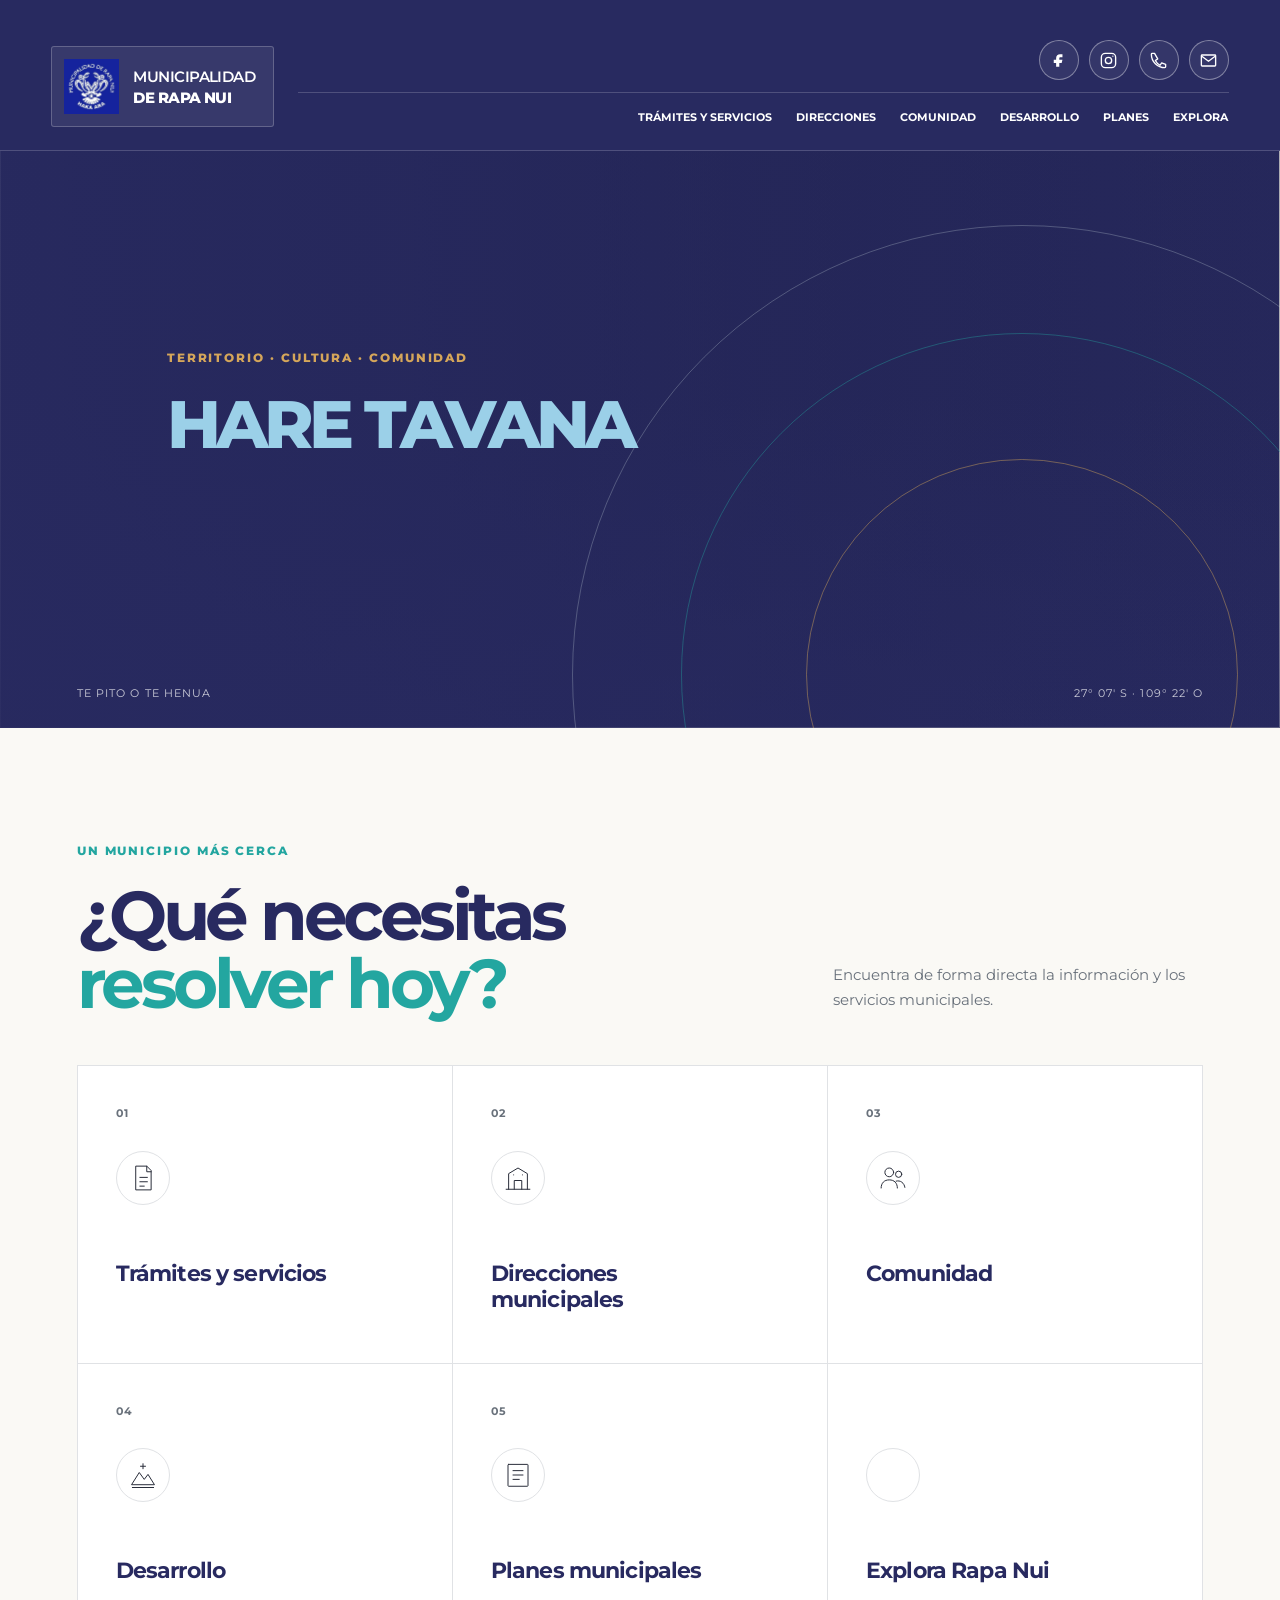
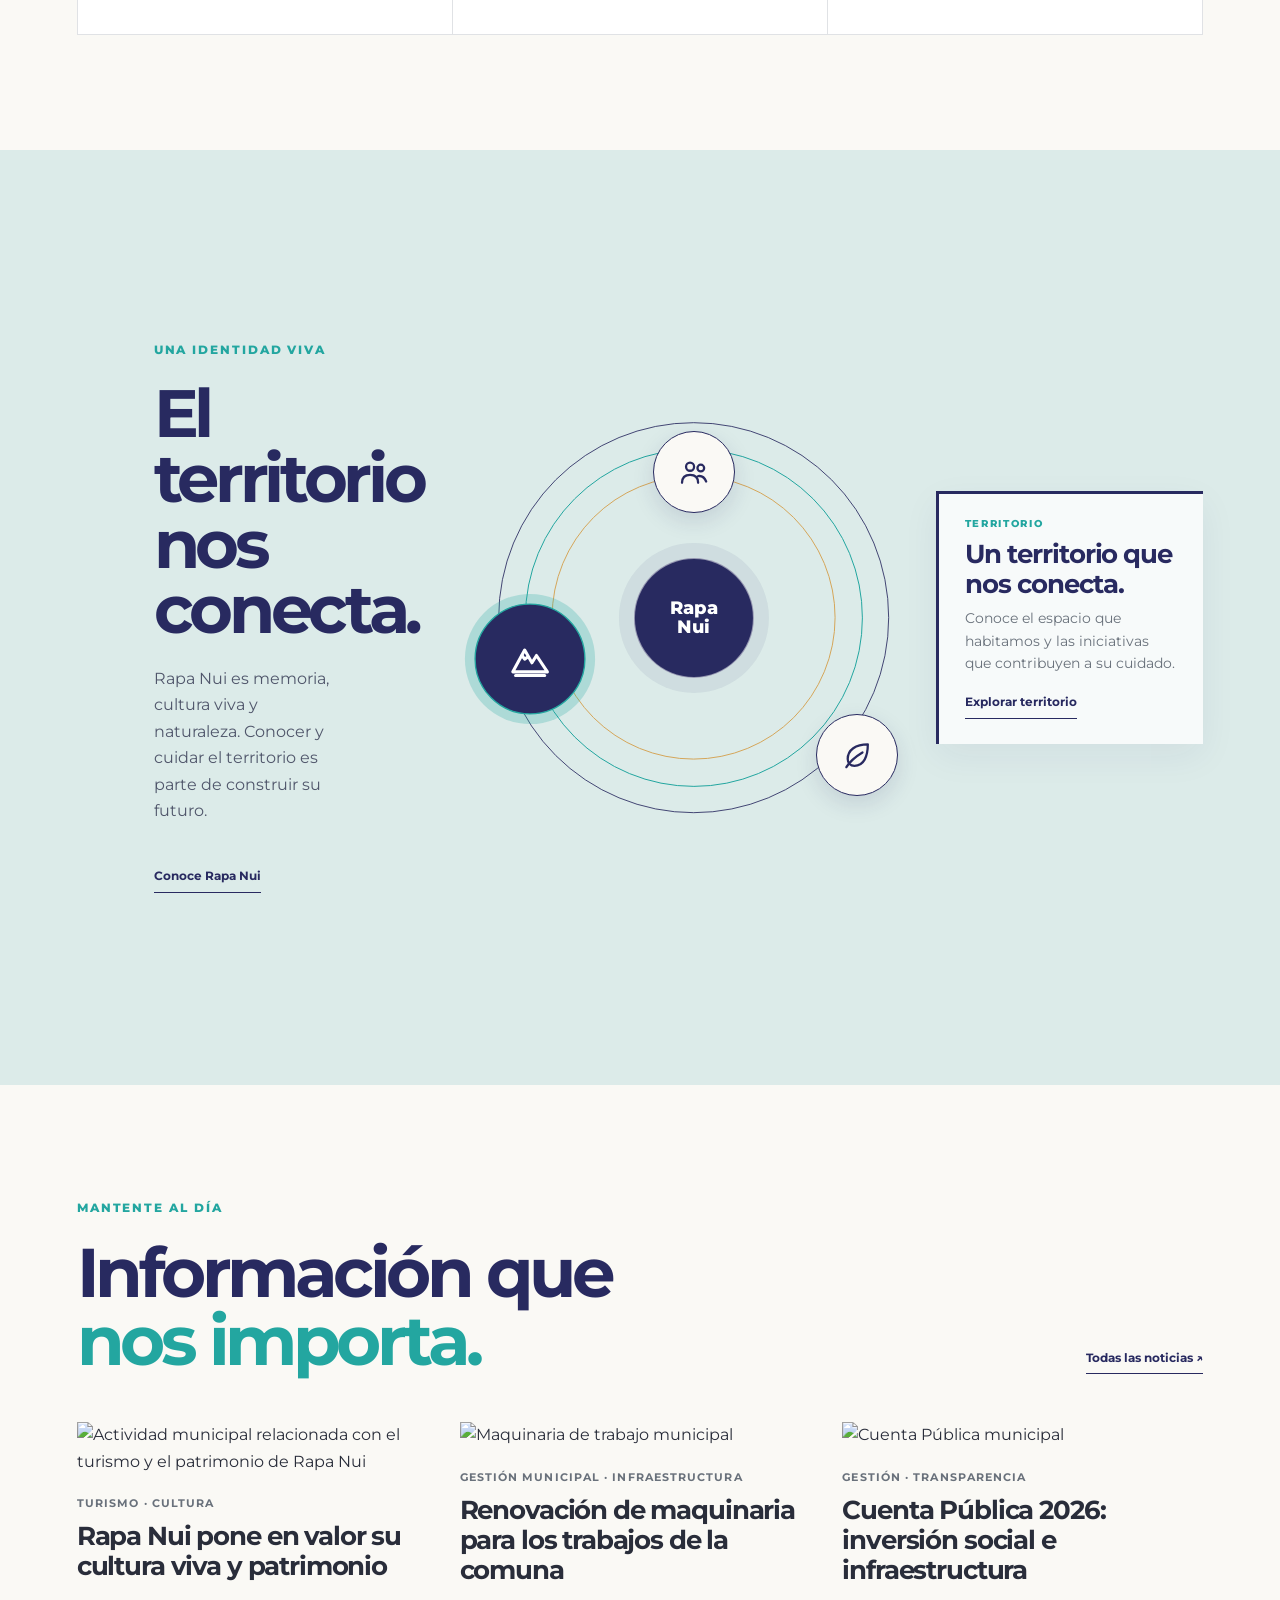
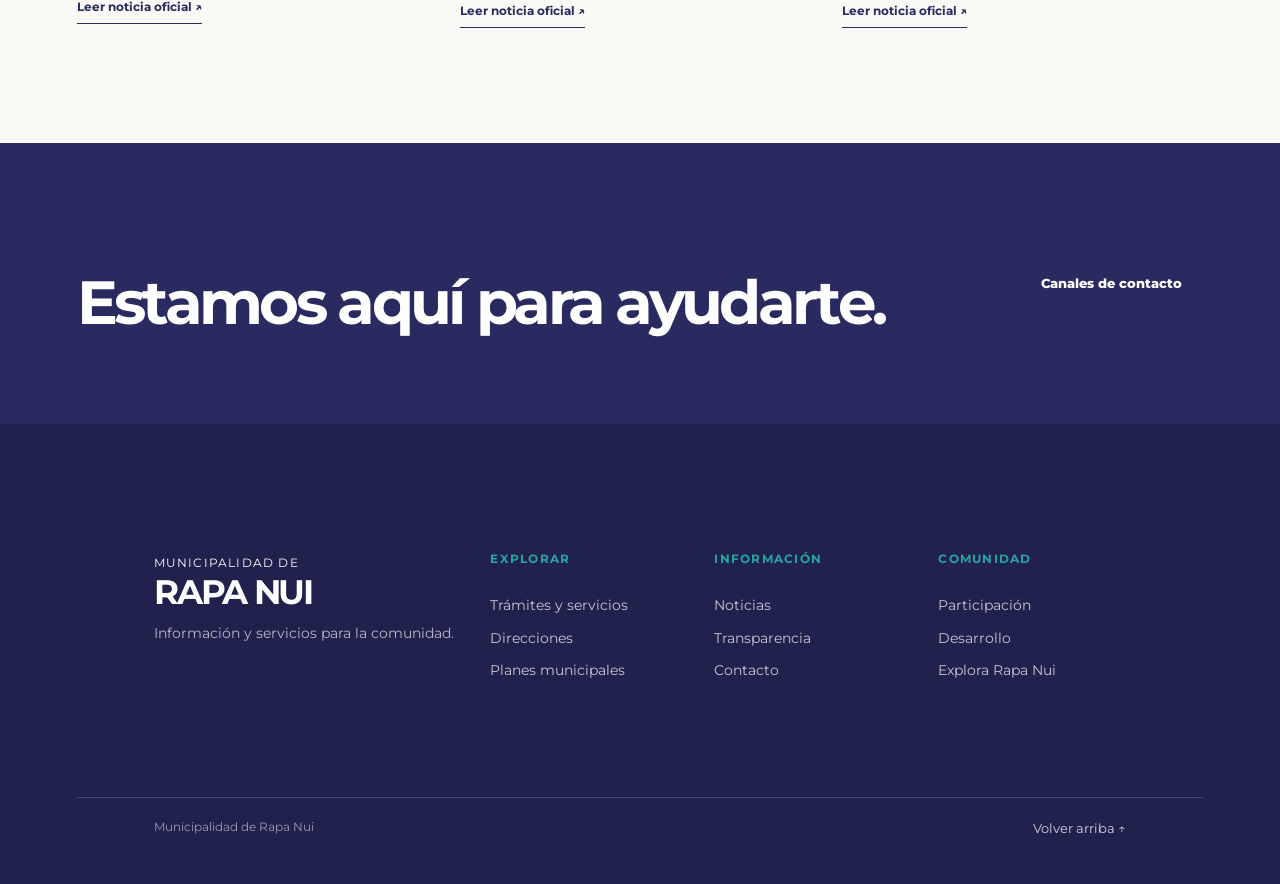
==== commit de6a7eed: "Update index.html" ====
--- a/index.html
+++ b/index.html
@@ -1,12 +1,12 @@
-
-<!DOCTYPE html>
+<!doctype html>
 <html lang="es">
 <head>
-  <meta charset="UTF-8">
-  <meta name="viewport" content="width=device-width, initial-scale=1.0">
-
-  <title>Municipalidad de Rapa Nui</title>
-  <meta name="description" content="Sitio oficial de la Municipalidad de Rapa Nui. Información, servicios y comunidad.">
+  <meta charset="utf-8">
+  <meta name="viewport" content="width=device-width, initial-scale=1">
+  <meta name="theme-color" content="#282A60">
+  <meta name="description" content="Sitio de la Municipalidad de Rapa Nui. Servicios, información, noticias, cultura y participación ciudadana.">
+
+  <title>Municipalidad de Rapa Nui | Hare Tavana</title>
 
   <link rel="preconnect" href="https://fonts.googleapis.com">
   <link rel="preconnect" href="https://fonts.gstatic.com" crossorigin>
@@ -16,13 +16,13 @@
   <script src="script.js" defer></script>
 </head>
 
-<body>
-
-  <a class="skip-link" href="#contenido">Ir al contenido</a>
-
-  <!-- ENCABEZADO -->
+<body id="top">
+
+  <a class="skip-link" href="#contenido">Saltar al contenido</a>
+
   <header class="site-header">
-    <div class="header-topline"></div>
+
+    <div class="header-topline" aria-hidden="true"></div>
 
     <div class="header-inner">
 
@@ -30,7 +30,7 @@
         <img
           class="brand-logo"
           src="logo-municipalidad.jpeg"
-          alt="Logo de la Municipalidad de Rapa Nui"
+          alt="Escudo oficial de la Municipalidad de Rapa Nui, Haka Ara"
         >
 
         <span class="brand-name">
@@ -39,246 +39,530 @@
         </span>
       </a>
 
-      <div class="header-tools">
-        <a class="icon-link" href="https://www.instagram.com/" aria-label="Instagram">
+      <div class="header-tools" aria-label="Redes sociales y contacto">
+
+        <a
+          class="icon-link"
+          href="https://www.facebook.com/MuniRapaNui"
+          target="_blank"
+          rel="noopener noreferrer"
+          aria-label="Facebook de la Municipalidad de Rapa Nui"
+          title="Facebook"
+        >
+          <svg viewBox="0 0 24 24" aria-hidden="true">
+            <path d="M14 8h3V4h-3c-3 0-5 2-5 5v2H6v4h3v5h4v-5h3l1-4h-4V9c0-.7.3-1 1-1z"/>
+          </svg>
+        </a>
+
+        <a
+          class="icon-link"
+          href="https://www.instagram.com/haretavana/"
+          target="_blank"
+          rel="noopener noreferrer"
+          aria-label="Instagram de la Municipalidad de Rapa Nui"
+          title="Instagram"
+        >
           <svg viewBox="0 0 24 24" aria-hidden="true">
             <rect x="3" y="3" width="18" height="18" rx="5"/>
             <circle cx="12" cy="12" r="4"/>
-            <circle cx="18" cy="6" r="1" fill="currentColor" stroke="none"/>
+            <circle class="solid" cx="17.5" cy="6.5" r=".8"/>
           </svg>
         </a>
 
-        <a class="icon-link" href="https://www.facebook.com/" aria-label="Facebook">
+        <a
+          class="icon-link"
+          href="tel:+56322100226"
+          aria-label="Llamar a la Municipalidad de Rapa Nui"
+          title="Teléfono: (32) 210 0226"
+        >
           <svg viewBox="0 0 24 24" aria-hidden="true">
-            <path d="M14 21v-8h3l.5-4H14V7c0-1.2.4-2 2-2h2V1.4C17.3 1.2 16.3 1 15 1c-3.2 0-5 1.9-5 5.4V9H7v4h3v8z"/>
+            <path d="M7 3H4a1 1 0 0 0-1 1c0 9.4 7.6 17 17 17a1 1 0 0 0 1-1v-3l-5-2-2 3a14 14 0 0 1-6-6l3-2z"/>
           </svg>
         </a>
 
-        <a class="icon-link" href="mailto:contacto@rapanui.cl" aria-label="Correo electrónico">
+        <a
+          class="icon-link"
+          href="mailto:iorana@rapanui.net"
+          aria-label="Enviar correo a la Municipalidad de Rapa Nui"
+          title="Correo: iorana@rapanui.net"
+        >
           <svg viewBox="0 0 24 24" aria-hidden="true">
-            <rect x="2" y="4" width="20" height="16" rx="2"/>
-            <path d="m3 6 9 7 9-7"/>
+            <rect x="3" y="5" width="18" height="14" rx="1"/>
+            <path d="m4 7 8 6 8-6"/>
           </svg>
         </a>
+
       </div>
 
       <button
         class="menu-toggle"
         type="button"
         aria-expanded="false"
-        aria-controls="main-nav"
+        aria-controls="menu-principal"
       >
         <span class="menu-toggle-lines" aria-hidden="true"></span>
-        <span>Menú</span>
+        <span class="menu-toggle-label">Menú</span>
       </button>
 
-      <nav class="main-nav" id="main-nav" aria-label="Navegación principal">
-        <a href="index.html" aria-current="page">Inicio</a>
-        <a href="explora.html">Explora</a>
-        <a href="tramites.html">Trámites</a>
+      <nav class="main-nav" id="menu-principal" aria-label="Navegación principal">
+        <a href="tramites.html">Trámites y servicios</a>
         <a href="direcciones.html">Direcciones</a>
         <a href="comunidad.html">Comunidad</a>
         <a href="desarrollo.html">Desarrollo</a>
         <a href="planes.html">Planes</a>
+        <a href="explora.html">Explora</a>
+      </nav>
+
+    </div>
+
+  </header>
+
+  <main id="contenido">
+
+
+<!-- PORTADA PRINCIPAL: HARE TAVANA -->
+<section class="hero" id="inicio">
+
+  <!-- Capa 1: fotografía de los moáis -->
+  <img
+    class="hero-img"
+    src="https://www.chile.travel/wp-content/uploads/2021/07/Anakena_prin-min.jpg"
+    alt=""
+    fetchpriority="high"
+  >
+
+  <!-- Capa 2: degradado azul sobre la fotografía -->
+  <div class="hero-overlay" aria-hidden="true"></div>
+
+  <!-- Capa 3: elementos gráficos decorativos -->
+  <div class="hero-texture" aria-hidden="true"></div>
+
+  <!-- Capa 4: contenido de la portada -->
+  <div class="hero-content">
+    <p class="eyebrow">Territorio · Cultura · Comunidad</p>
+
+    <h1>Hare Tavana</h1>
+  </div>
+
+  <!-- Identificación del territorio -->
+  <div class="hero-caption">
+    <span>Te pito o te henua</span>
+    <span>27° 07′ S · 109° 22′ O</span>
+  </div>
+
+</section>
+
+
+  
+<style>
+  .hero {
+    position: relative !important;
+    isolation: isolate !important;
+    overflow: hidden !important;
+    min-height: 610px !important;
+    display: flex !important;
+    align-items: flex-end !important;
+    padding: clamp(32px, 7vw, 90px) !important;
+
+    background-color: #282A60 !important;
+    background-image:
+      linear-gradient(
+        90deg,
+        rgba(24, 26, 62, 0.70),
+        rgba(24, 26, 62, 0.18)
+      ),
+      url("https://www.chile.travel/wp-content/uploads/2021/07/Anakena_prin-min.jpg") !important;
+    background-position: center, center 55% !important;
+    background-size: cover, cover !important;
+    background-repeat: no-repeat, no-repeat !important;
+  }
+
+  .hero::before,
+  .hero::after {
+    content: none !important;
+    display: none !important;
+  }
+
+  .hero-content {
+    position: relative !important;
+    z-index: 2 !important;
+    width: 100% !important;
+    max-width: 1100px !important;
+  }
+
+  .hero h1 {
+    color: #9BD0E8 !important;
+    font-family: "Montserrat", sans-serif !important;
+    font-size: clamp(38px, 5.2vw, 82px) !important;
+    font-weight: 800 !important;
+    line-height: 1.08 !important;
+    text-transform: uppercase !important;
+  }
+
+  @media (max-width: 580px) {
+    .hero {
+      min-height: 530px !important;
+      padding: 30px 22px 40px !important;
+    }
+  }
+</style>
+
+
+</section>
+
+
+
+    <section
+      class="section section-services"
+      id="servicios"
+      aria-labelledby="services-title"
+    >
+
+      <div class="section-heading reveal">
+
+        <div>
+          <p class="eyebrow">Un municipio más cerca</p>
+
+          <h2 id="services-title">
+            ¿Qué necesitas<br>
+            <em>resolver hoy?</em>
+          </h2>
+        </div>
+
+        <p>
+          Encuentra de forma directa la información y los servicios municipales.
+        </p>
+
+      </div>
+
+      <div class="service-grid">
+
+        <a class="service-card service-card-featured reveal" href="tramites.html">
+          <span class="card-number">01</span>
+
+          <span class="card-icon" aria-hidden="true">
+            <svg viewBox="0 0 48 48">
+              <path d="M13 5h17l7 7v31H13z"/>
+              <path d="M30 5v9h7M19 23h12M19 30h12M19 37h7"/>
+            </svg>
+          </span>
+
+          <h3>Trámites y servicios</h3>
+        </a>
+
+        <a class="service-card reveal" href="direcciones.html">
+          <span class="card-number">02</span>
+
+          <span class="card-icon" aria-hidden="true">
+            <svg viewBox="0 0 48 48">
+              <path d="M5 42h38M9 42V17l15-9 15 9v25M18 42V28h12v14M17 19h.1M31 19h.1"/>
+            </svg>
+          </span>
+
+          <h3>Direcciones municipales</h3>
+        </a>
+
+        <a class="service-card reveal" href="comunidad.html">
+          <span class="card-number">03</span>
+
+          <span class="card-icon" aria-hidden="true">
+            <svg viewBox="0 0 48 48">
+              <circle cx="18" cy="15" r="7"/>
+              <circle cx="33" cy="18" r="5"/>
+              <path d="M5 40c0-8 5-13 13-13s13 5 13 13M29 29c7-2 13 3 14 10"/>
+            </svg>
+          </span>
+
+          <h3>Comunidad</h3>
+        </a>
+
+        <a class="service-card reveal" href="desarrollo.html">
+          <span class="card-number">04</span>
+
+          <span class="card-icon" aria-hidden="true">
+            <svg viewBox="0 0 48 48">
+              <path d="M6 39 18 20l8 11 6-8 10 16zM7 44h34M24 6v8M20 10h8"/>
+            </svg>
+          </span>
+
+          <h3>Desarrollo</h3>
+        </a>
+
+        <a class="service-card reveal" href="planes.html">
+          <span class="card-number">05</span>
+
+          <span class="card-icon" aria-hidden="true">
+            <svg viewBox="0 0 48 48">
+              <rect x="8" y="7" width="32" height="35" rx="1"/>
+              <path d="M16 17h16M16 24h16M16 31h10"/>
+            </svg>
+          </span>
+
+          <h3>Planes municipales</h3>
+        </a>
+
+        <a class="service-card service-card-dark reveal" href="explora.html">
+          <span class="card-number">06</span>
+
+          <span class="card-icon" aria-hidden="true">
+            <svg viewBox="0 0 48 48">
+              <circle cx="24" cy="24" r="18"/>
+              <path d="m29 17-4 9-9 5 4-10z"/>
+            </svg>
+          </span>
+
+          <h3>Explora Rapa Nui</h3>
+        </a>
+
+      </div>
+
+    </section>
+
+    <section class="territory-section" aria-labelledby="territory-title">
+
+      <div class="territory-copy reveal">
+
+        <p class="eyebrow">Una identidad viva</p>
+
+        <h2 id="territory-title">El territorio nos conecta.</h2>
+
+        <p>
+          Rapa Nui es memoria, cultura viva y naturaleza. Conocer y cuidar
+          el territorio es parte de construir su futuro.
+        </p>
+
+        <a class="text-link" href="explora.html">
+          Conoce Rapa Nui
+        </a>
+
+      </div>
+
+      <div class="orbit-experience" id="orbit-experience">
+
+        <div class="orbit-art reveal" aria-label="Órbita interactiva de Rapa Nui">
+
+          <span class="orbit orbit-one"></span>
+          <span class="orbit orbit-two"></span>
+          <span class="orbit orbit-three"></span>
+
+          <span class="orbit-core">Rapa<br>Nui</span>
+
+          <button
+            class="orbit-point point-territory"
+            type="button"
+            data-topic="territory"
+            aria-label="Explorar territorio"
+            aria-pressed="true"
+          >
+            <svg viewBox="0 0 24 24" aria-hidden="true">
+              <path d="M2.5 19 9 7l4 7 2.5-4L21.5 19H2.5Z"></path>
+              <path d="m7.5 10 1.5 2 1.5-1"></path>
+              <path d="M4 21h16"></path>
+            </svg>
+          </button>
+
+          <button
+            class="orbit-point point-community"
+            type="button"
+            data-topic="community"
+            aria-label="Explorar comunidad"
+            aria-pressed="false"
+          >
+            <svg viewBox="0 0 24 24" aria-hidden="true">
+              <circle cx="9" cy="8" r="3"></circle>
+              <circle cx="17" cy="9" r="2.5"></circle>
+              <path d="M3 20c0-4 2-6 6-6s6 2 6 6M15 15c3-.5 5 1.5 6 4"></path>
+            </svg>
+          </button>
+
+          <button
+            class="orbit-point point-nature"
+            type="button"
+            data-topic="nature"
+            aria-label="Explorar naturaleza"
+            aria-pressed="false"
+          >
+            <svg viewBox="0 0 24 24" aria-hidden="true">
+              <path d="M20 4C11 4 5 8 5 15c0 3 2 5 5 5 7 0 10-7 10-16Z"></path>
+              <path d="M4 21c3-5 7-8 12-11"></path>
+            </svg>
+          </button>
+
+        </div>
+
+        <div class="orbit-detail reveal" aria-live="polite" aria-atomic="true">
+
+          <p class="eyebrow" id="orbit-detail-label">Territorio</p>
+
+          <h3 id="orbit-detail-title">
+            Un territorio que nos conecta.
+          </h3>
+
+          <p id="orbit-detail-text">
+            Conoce el espacio que habitamos y las iniciativas que contribuyen a su cuidado.
+          </p>
+
+          <a class="text-link" id="orbit-detail-link" href="explora.html">
+            Explorar territorio
+          </a>
+
+        </div>
+
+      </div>
+
+    </section>
+
+    <section class="section section-news" aria-labelledby="news-title">
+
+      <div class="section-heading reveal">
+
+        <div>
+          <p class="eyebrow">Mantente al día</p>
+
+          <h2 id="news-title">
+            Información que<br>
+            <em>nos importa.</em>
+          </h2>
+        </div>
+
+        <a class="text-link" href="noticias.html">
+          Todas las noticias ↗
+        </a>
+
+      </div>
+
+      <div class="news-grid">
+
+        <a
+          class="news-card reveal"
+          href="https://rapanui.net/noticias/24652"
+          target="_blank"
+          rel="noopener noreferrer"
+        >
+
+          <span class="news-photo-wrap">
+            <img
+              class="news-photo"
+              src="https://images.ligup2.com/[base64]%3D"
+              alt="Actividad municipal relacionada con el turismo y el patrimonio de Rapa Nui"
+              loading="lazy"
+            >
+          </span>
+
+          <span class="news-type">Turismo · Cultura</span>
+
+          <h3>Rapa Nui pone en valor su cultura viva y patrimonio</h3>
+
+          <span class="text-link">Leer noticia oficial ↗</span>
+
+        </a>
+
+        <a
+          class="news-card reveal"
+          href="https://rapanui.net/noticias/24603"
+          target="_blank"
+          rel="noopener noreferrer"
+        >
+
+          <span class="news-photo-wrap">
+            <img
+              class="news-photo"
+              src="https://images.ligup2.com/[base64]"
+              alt="Maquinaria de trabajo municipal"
+              loading="lazy"
+            >
+          </span>
+
+          <span class="news-type">Gestión municipal · Infraestructura</span>
+
+          <h3>Renovación de maquinaria para los trabajos de la comuna</h3>
+
+          <span class="text-link">Leer noticia oficial ↗</span>
+
+        </a>
+
+        <a
+          class="news-card reveal"
+          href="https://rapanui.net/noticias/cuenta-publica-2026-inversion-social-infraestructu-23579"
+          target="_blank"
+          rel="noopener noreferrer"
+        >
+
+          <span class="news-photo-wrap">
+            <img
+              class="news-photo"
+              src="https://images.ligup2.com/[base64]%3D"
+              alt="Cuenta Pública municipal"
+              loading="lazy"
+            >
+          </span>
+
+          <span class="news-type">Gestión · Transparencia</span>
+
+          <h3>Cuenta Pública 2026: inversión social e infraestructura</h3>
+
+          <span class="text-link">Leer noticia oficial ↗</span>
+
+        </a>
+
+      </div>
+
+    </section>
+
+    <section class="contact-band reveal">
+
+      <div>
+        <p class="eyebrow">¿Necesitas orientación?</p>
+        <h2>Estamos aquí para ayudarte.</h2>
+      </div>
+
+      <a class="button button-dark" href="contacto.html">
+        Canales de contacto
+      </a>
+
+    </section>
+
+  </main>
+
+  <footer class="site-footer">
+
+    <div class="footer-main">
+
+      <div class="footer-brand">
+        <span class="footer-kicker">Municipalidad de</span>
+        <strong>Rapa Nui</strong>
+        <p>Información y servicios para la comunidad.</p>
+      </div>
+
+      <div class="footer-column">
+        <h2>Explorar</h2>
+        <a href="tramites.html">Trámites y servicios</a>
+        <a href="direcciones.html">Direcciones</a>
+        <a href="planes.html">Planes municipales</a>
+      </div>
+
+      <div class="footer-column">
+        <h2>Información</h2>
+        <a href="noticias.html">Noticias</a>
+        <a href="transparencia.html">Transparencia</a>
         <a href="contacto.html">Contacto</a>
-      </nav>
-
-    </div>
-  </header>
-
-  <main id="contenido">
-
-    <!-- PORTADA CON MOÁIS -->
-    <section class="hero">
-
-      <!-- CAPA 1: FOTOGRAFÍA -->
-      <img
-        class="hero-img"
-        src="https://commons.wikimedia.org/wiki/Special:FilePath/Rapa_Nui_Moai_(Easter_Island).jpg?width=2000"
-        alt=""
-        fetchpriority="high"
-      >
-
-      <!-- CAPA 2: DEGRADADO AZUL -->
-      <div class="hero-overlay" aria-hidden="true"></div>
-
-      <!-- CAPA 3: TEXTURA DECORATIVA -->
-      <div class="hero-texture" aria-hidden="true"></div>
-
-      <!-- CAPA 4: TEXTO Y BOTONES -->
-      <div class="hero-content">
-        <p class="eyebrow">Municipalidad de Rapa Nui · Chile</p>
-
-        <h1>
-          He kāinga,<br>
-          he hau<br>
-          <span>mo Rapa Nui.</span>
-        </h1>
-
-        <p class="hero-intro">
-          Un territorio vivo, una cultura única y una comunidad
-          que construye su futuro desde sus raíces.
-        </p>
-
-        <div class="hero-actions">
-          <a class="button button-light" href="explora.html">
-            Conoce Rapa Nui <span aria-hidden="true">↗</span>
-          </a>
-
-          <a class="button button-outline" href="tramites.html">
-            Trámites municipales <span aria-hidden="true">→</span>
-          </a>
-        </div>
-      </div>
-
-      <div class="hero-caption">
-        <span>Te pito o te henua</span>
-        <span>27° 07′ S · 109° 22′ O</span>
-      </div>
-
-    </section>
-
-    <!-- ACCESOS PRINCIPALES -->
-    <section class="section" id="servicios">
-
-      <div class="section-heading">
-        <div>
-          <p class="eyebrow">Municipio a tu alcance</p>
-          <h2>¿Qué necesitas<br><span>encontrar?</span></h2>
-        </div>
-
-        <p>
-          Accede a la información y los servicios municipales
-          de forma clara y sencilla.
-        </p>
-      </div>
-
-      <div class="service-grid">
-
-        <a class="service-card" href="tramites.html">
-          <span class="service-number">01 / SERVICIOS</span>
-          <h3>Trámites municipales</h3>
-          <p>Encuentra información sobre gestiones, solicitudes y documentos.</p>
-          <span class="service-arrow" aria-hidden="true">↗</span>
-        </a>
-
-        <a class="service-card" href="direcciones.html">
-          <span class="service-number">02 / MUNICIPIO</span>
-          <h3>Direcciones</h3>
-          <p>Conoce las áreas municipales y encuentra la unidad que necesitas.</p>
-          <span class="service-arrow" aria-hidden="true">↗</span>
-        </a>
-
-        <a class="service-card" href="comunidad.html">
-          <span class="service-number">03 / PERSONAS</span>
-          <h3>Comunidad</h3>
-          <p>Información, iniciativas y recursos para la comunidad de Rapa Nui.</p>
-          <span class="service-arrow" aria-hidden="true">↗</span>
-        </a>
-
-        <a class="service-card" href="desarrollo.html">
-          <span class="service-number">04 / TERRITORIO</span>
-          <h3>Desarrollo local</h3>
-          <p>Conoce iniciativas y proyectos vinculados al desarrollo del territorio.</p>
-          <span class="service-arrow" aria-hidden="true">↗</span>
-        </a>
-
-        <a class="service-card" href="planes.html">
-          <span class="service-number">05 / PLANIFICACIÓN</span>
-          <h3>Planes y documentos</h3>
-          <p>Consulta planes, instrumentos de planificación y documentos municipales.</p>
-          <span class="service-arrow" aria-hidden="true">↗</span>
-        </a>
-
-        <a class="service-card" href="contacto.html">
-          <span class="service-number">06 / CONTACTO</span>
-          <h3>Comunícate con nosotros</h3>
-          <p>Encuentra los canales de contacto y orientación municipal.</p>
-          <span class="service-arrow" aria-hidden="true">↗</span>
-        </a>
-
-      </div>
-    </section>
-
-    <!-- BLOQUE TERRITORIAL -->
-    <section class="territory">
-      <div class="territory-visual" aria-hidden="true">
-        <span class="territory-ring ring-one"></span>
-        <span class="territory-ring ring-two"></span>
-        <span class="territory-ring ring-three"></span>
-        <span class="territory-center">RAPA NUI</span>
-      </div>
-
-      <div class="territory-copy">
-        <p class="eyebrow">Territorio e identidad</p>
-        <h2>Una isla.<br>Una cultura.<br><span>Un futuro común.</span></h2>
-
-        <p>
-          Descubre el territorio, su patrimonio y las iniciativas
-          que contribuyen al bienestar de la comunidad.
-        </p>
-
-        <a class="button button-dark" href="explora.html">
-          Explorar el territorio <span aria-hidden="true">↗</span>
-        </a>
-      </div>
-    </section>
-
-    <!-- CONTACTO -->
-    <section class="contact-band">
-      <div>
-        <p class="eyebrow">Estamos para ayudarte</p>
-        <h2>¿Necesitas orientación <span>municipal?</span></h2>
-      </div>
-
-      <a class="button button-light" href="contacto.html">
-        Contáctanos <span aria-hidden="true">↗</span>
-      </a>
-    </section>
-
-  </main>
-
-  <!-- PIE DE PÁGINA -->
-  <footer class="site-footer">
-    <div class="footer-inner">
-
-      <div class="footer-brand">
-        <p class="footer-title">Municipalidad de Rapa Nui</p>
-        <p>Información y servicios municipales para la comunidad.</p>
       </div>
 
       <div class="footer-column">
-        <h2>Accesos</h2>
-        <ul>
-          <li><a href="tramites.html">Trámites</a></li>
-          <li><a href="direcciones.html">Direcciones</a></li>
-          <li><a href="planes.html">Planes y documentos</a></li>
-        </ul>
-      </div>
-
-      <div class="footer-column">
-        <h2>Contacto</h2>
-        <ul>
-          <li><a href="contacto.html">Información de contacto</a></li>
-          <li><a href="comunidad.html">Comunidad</a></li>
-        </ul>
+        <h2>Comunidad</h2>
+        <a href="comunidad.html">Participación</a>
+        <a href="desarrollo.html">Desarrollo</a>
+        <a href="explora.html">Explora Rapa Nui</a>
       </div>
 
     </div>
 
     <div class="footer-bottom">
       <span>Municipalidad de Rapa Nui</span>
-      <span>Te pito o te henua</span>
+      <a href="#top">Volver arriba ↑</a>
     </div>
+
   </footer>
-
-  <!-- Crédito de la fotografía -->
-  <div class="photo-credit">
-    Fotografía: Docrgd, Wikimedia Commons,
-    <a href="https://commons.wikimedia.org/wiki/File:Rapa_Nui_Moai_(Easter_Island).jpg">
-      CC BY 4.0
-    </a>.
-  </div>
 
 </body>
 </html>
--- a/styles.css
+++ b/styles.css
@@ -2390,10 +2390,6 @@
   }
 }
 
-/* ==========================================
-   ENCABEZADO UNIFICADO MUNICIPALIDAD RAPA NUI
-   ========================================== */
-
 .site-header {
   position: relative;
   z-index: 100;
@@ -2593,3 +2589,875 @@
     display: none;
   }
 }
+
+:root {
+  --navy: #282A60;
+  --turquoise: #23A6A0;
+  --aqua: #DCEBE9;
+  --sand: #D5A65A;
+  --cream: #FAF9F5;
+  --white: #FFFFFF;
+  --text: #292D3A;
+  --muted: #69717B;
+  --line: #E0E2E5;
+  --font: "Montserrat", sans-serif;
+  --gutter: clamp(22px, 6vw, 90px);
+}
+
+* {
+  box-sizing: border-box;
+}
+
+html {
+  scroll-behavior: smooth;
+}
+
+body {
+  margin: 0;
+  color: var(--text);
+  background: var(--cream);
+  font-family: var(--font);
+  line-height: 1.65;
+}
+
+a {
+  color: inherit;
+}
+
+img {
+  max-width: 100%;
+}
+
+.skip-link {
+  position: absolute;
+  top: -100px;
+  left: 10px;
+  z-index: 1000;
+  padding: 12px;
+  background: var(--white);
+  color: var(--navy);
+}
+
+.skip-link:focus {
+  top: 10px;
+}
+
+
+.site-header {
+  position: relative;
+  z-index: 10;
+  background: var(--navy);
+  color: var(--white);
+}
+
+.header-topline {
+  height: 20px;
+  background: var(--turquoise);
+  background-image: repeating-linear-gradient(
+    135deg,
+    transparent 0 12px,
+    rgba(40,42,96,.35) 12px 14px,
+    transparent 14px 24px
+  );
+}
+
+.header-inner {
+  width: min(100%, 1600px);
+  min-height: 112px;
+  margin: auto;
+  padding: 18px var(--gutter);
+  display: grid;
+  grid-template-columns: 1fr auto;
+  grid-template-areas:
+    "brand tools"
+    "brand nav";
+  align-items: center;
+  column-gap: 28px;
+  row-gap: 12px;
+}
+
+.brand {
+  grid-area: brand;
+  display: flex;
+  align-items: center;
+  gap: 14px;
+  width: fit-content;
+  color: var(--white);
+  text-decoration: none;
+}
+
+.brand-logo {
+  width: 58px;
+  height: 58px;
+  flex: 0 0 58px;
+  object-fit: contain;
+}
+
+.brand-name {
+  font-size: clamp(.95rem, 1.4vw, 1.3rem);
+  font-weight: 500;
+  line-height: 1.15;
+  text-transform: uppercase;
+  letter-spacing: -.035em;
+}
+
+.brand-name strong {
+  display: block;
+  font-weight: 800;
+}
+
+.header-tools {
+  grid-area: tools;
+  display: flex;
+  justify-content: flex-end;
+  gap: 10px;
+}
+
+.icon-link {
+  display: grid;
+  place-items: center;
+  width: 35px;
+  height: 35px;
+  border: 1px solid rgba(255,255,255,.55);
+  border-radius: 50%;
+  color: var(--white);
+  text-decoration: none;
+  transition: background .2s ease, color .2s ease;
+}
+
+.icon-link:hover {
+  background: var(--turquoise);
+  color: var(--navy);
+}
+
+.icon-link svg {
+  width: 17px;
+  height: 17px;
+  fill: none;
+  stroke: currentColor;
+  stroke-width: 1.7;
+  stroke-linecap: round;
+  stroke-linejoin: round;
+}
+
+.menu-toggle {
+  display: none;
+}
+
+.main-nav {
+  grid-area: nav;
+  display: flex;
+  justify-content: flex-end;
+  align-items: center;
+  flex-wrap: wrap;
+  gap: 6px clamp(12px, 1.4vw, 22px);
+}
+
+.main-nav a {
+  position: relative;
+  padding: 7px 0;
+  color: rgba(255,255,255,.92);
+  font-size: .69rem;
+  font-weight: 700;
+  text-decoration: none;
+  text-transform: uppercase;
+}
+
+.main-nav a::after {
+  position: absolute;
+  right: 0;
+  bottom: 1px;
+  left: 0;
+  height: 2px;
+  content: "";
+  background: var(--turquoise);
+  transform: scaleX(0);
+  transform-origin: left;
+  transition: transform .2s ease;
+}
+
+.main-nav a:hover::after,
+.main-nav a[aria-current="page"]::after {
+  transform: scaleX(1);
+}
+
+/* PORTADA */
+
+.hero {
+  position: relative;
+  isolation: isolate;
+  display: flex;
+  align-items: center;
+  min-height: clamp(580px, 74vh, 850px);
+  overflow: hidden;
+  background: var(--navy);
+  color: var(--white);
+}
+
+/* Capa 1: fotografía */
+
+.hero-img {
+  position: absolute;
+  inset: 0;
+  z-index: -3;
+  width: 100%;
+  height: 100%;
+  object-fit: cover;
+  object-position: center 45%;
+}
+
+/* Capa 2: azul oscuro a la izquierda,
+   más transparente hacia la derecha */
+
+.hero-overlay {
+  position: absolute;
+  inset: 0;
+  z-index: -2;
+  pointer-events: none;
+  background:
+    linear-gradient(
+      90deg,
+      rgba(40,42,96,.93) 0%,
+      rgba(40,42,96,.78) 32%,
+      rgba(40,42,96,.43) 64%,
+      rgba(40,42,96,.12) 100%
+    ),
+    linear-gradient(
+      0deg,
+      rgba(40,42,96,.60) 0%,
+      transparent 55%
+    );
+}
+
+/* Capa 3: círculos decorativos */
+
+.hero-texture {
+  position: absolute;
+  z-index: -1;
+  right: -15%;
+  bottom: -65%;
+  width: min(80vw, 900px);
+  aspect-ratio: 1;
+  border: 1px solid rgba(220,235,233,.25);
+  border-radius: 50%;
+  pointer-events: none;
+}
+
+.hero-texture::before,
+.hero-texture::after {
+  position: absolute;
+  inset: 12%;
+  content: "";
+  border: 1px solid rgba(35,166,160,.4);
+  border-radius: 50%;
+}
+
+.hero-texture::after {
+  inset: 26%;
+  border-color: rgba(213,166,90,.45);
+}
+
+/* Capa 4: contenido */
+
+.hero-content {
+  position: relative;
+  z-index: 1;
+  width: min(100%, 1600px);
+  margin: auto;
+  padding: 100px var(--gutter) 135px;
+}
+
+.eyebrow {
+  margin: 0 0 22px;
+  color: var(--turquoise);
+  font-size: .75rem;
+  font-weight: 800;
+  letter-spacing: .16em;
+  text-transform: uppercase;
+}
+
+.hero .eyebrow {
+  color: var(--sand);
+}
+
+.hero h1 {
+  max-width: 850px;
+  margin: 0;
+  font-size: clamp(3.3rem, 8.2vw, 8rem);
+  font-weight: 800;
+  line-height: .94;
+  letter-spacing: -.075em;
+  text-transform: uppercase;
+}
+
+.hero h1 span {
+  color: var(--aqua);
+}
+
+.hero-intro {
+  max-width: 520px;
+  margin: 30px 0;
+  color: rgba(255,255,255,.9);
+  font-size: clamp(1rem, 1.4vw, 1.2rem);
+  line-height: 1.8;
+}
+
+.hero-actions {
+  display: flex;
+  flex-wrap: wrap;
+  gap: 14px;
+}
+
+.button {
+  display: inline-flex;
+  min-height: 50px;
+  align-items: center;
+  justify-content: center;
+  gap: 20px;
+  padding: 13px 20px;
+  border: 1px solid transparent;
+  font-size: .8rem;
+  font-weight: 800;
+  text-decoration: none;
+  transition: transform .2s ease, background .2s ease, color .2s ease;
+}
+
+.button:hover {
+  transform: translateY(-3px);
+}
+
+.button-light {
+  background: var(--cream);
+  color: var(--navy);
+}
+
+.button-light:hover {
+  background: var(--turquoise);
+}
+
+.button-outline {
+  border-color: rgba(255,255,255,.65);
+  background: rgba(40,42,96,.15);
+  color: var(--white);
+}
+
+.button-outline:hover {
+  background: var(--white);
+  color: var(--navy);
+}
+
+.button-dark {
+  background: var(--navy);
+  color: var(--white);
+}
+
+.button-dark:hover {
+  background: var(--turquoise);
+  color: var(--navy);
+}
+
+.hero-caption {
+  position: absolute;
+  right: var(--gutter);
+  bottom: 25px;
+  left: var(--gutter);
+  display: flex;
+  justify-content: space-between;
+  gap: 20px;
+  color: rgba(255,255,255,.75);
+  font-size: .67rem;
+  letter-spacing: .1em;
+  text-transform: uppercase;
+}
+
+.section {
+  width: min(100%, 1600px);
+  margin: auto;
+  padding: clamp(70px, 9vw, 130px) var(--gutter);
+}
+
+.section-heading {
+  display: flex;
+  align-items: flex-end;
+  justify-content: space-between;
+  gap: 35px;
+  margin-bottom: 48px;
+}
+
+.section-heading h2 {
+  margin: 0;
+  color: var(--navy);
+  font-size: clamp(2.7rem, 5.4vw, 5rem);
+  line-height: .98;
+  letter-spacing: -.065em;
+}
+
+.section-heading h2 span {
+  color: var(--turquoise);
+}
+
+.section-heading > p {
+  max-width: 370px;
+  margin: 0 0 5px;
+  color: var(--muted);
+}
+
+.service-grid {
+  display: grid;
+  grid-template-columns: repeat(3, minmax(0, 1fr));
+  border-top: 1px solid var(--line);
+  border-left: 1px solid var(--line);
+}
+
+.service-card {
+  position: relative;
+  display: flex;
+  min-height: 270px;
+  flex-direction: column;
+  align-items: flex-start;
+  padding: clamp(23px, 3vw, 38px);
+  border-right: 1px solid var(--line);
+  border-bottom: 1px solid var(--line);
+  background: var(--white);
+  text-decoration: none;
+  transition: background .25s ease, color .25s ease;
+}
+
+.service-card::before {
+  position: absolute;
+  right: 0;
+  bottom: 0;
+  left: 0;
+  height: 4px;
+  content: "";
+  background: var(--turquoise);
+  transform: scaleX(0);
+  transform-origin: left;
+  transition: transform .25s ease;
+}
+
+.service-card:hover {
+  background: var(--navy);
+  color: var(--white);
+}
+
+.service-card:hover::before {
+  transform: scaleX(1);
+}
+
+.service-number {
+  color: var(--turquoise);
+  font-size: .72rem;
+  font-weight: 800;
+  letter-spacing: .1em;
+}
+
+.service-card h3 {
+  margin: 32px 0 12px;
+  color: var(--navy);
+  font-size: 1.35rem;
+  line-height: 1.2;
+  letter-spacing: -.04em;
+}
+
+.service-card:hover h3 {
+  color: var(--white);
+}
+
+.service-card p {
+  margin: 0;
+  color: var(--muted);
+  font-size: .9rem;
+}
+
+.service-card:hover p {
+  color: rgba(255,255,255,.78);
+}
+
+.service-arrow {
+  margin-top: auto;
+  padding-top: 25px;
+  color: var(--turquoise);
+  font-size: 1.3rem;
+}
+
+
+.territory {
+  display: grid;
+  grid-template-columns: 1fr 1fr;
+  background: var(--aqua);
+}
+
+.territory-visual {
+  position: relative;
+  display: grid;
+  place-items: center;
+  min-height: 500px;
+  overflow: hidden;
+  background:
+    repeating-radial-gradient(
+      circle at center,
+      transparent 0 32px,
+      rgba(40,42,96,.12) 33px 34px
+    ),
+    var(--turquoise);
+}
+
+.territory-ring {
+  position: absolute;
+  display: block;
+  aspect-ratio: 1;
+  border: 1px solid rgba(40,42,96,.4);
+  border-radius: 50%;
+}
+
+.ring-one {
+  width: 80%;
+}
+
+.ring-two {
+  width: 60%;
+  border-color: rgba(250,249,245,.7);
+}
+
+.ring-three {
+  width: 38%;
+  border-color: rgba(40,42,96,.55);
+}
+
+.territory-center {
+  position: relative;
+  color: var(--navy);
+  font-size: clamp(1.7rem, 3vw, 3rem);
+  font-weight: 800;
+  letter-spacing: -.06em;
+}
+
+.territory-copy {
+  align-self: center;
+  padding: clamp(35px, 6vw, 90px);
+}
+
+.territory-copy h2 {
+  margin: 0;
+  color: var(--navy);
+  font-size: clamp(2.7rem, 5.2vw, 5rem);
+  line-height: .98;
+  letter-spacing: -.065em;
+}
+
+.territory-copy h2 span {
+  color: #238E8B;
+}
+
+.territory-copy > p:not(.eyebrow) {
+  max-width: 500px;
+  margin: 24px 0;
+  color: #50566B;
+}
+
+
+.contact-band {
+  display: flex;
+  align-items: center;
+  justify-content: space-between;
+  gap: 32px;
+  padding: clamp(45px, 7vw, 100px) var(--gutter);
+  background: var(--navy);
+  color: var(--white);
+}
+
+.contact-band h2 {
+  max-width: 850px;
+  margin: 0;
+  font-size: clamp(2.2rem, 4.8vw, 4.5rem);
+  line-height: 1.02;
+  letter-spacing: -.06em;
+}
+
+.contact-band h2 span {
+  color: var(--turquoise);
+}
+
+/* PIE DE PÁGINA */
+
+.site-footer {
+  padding: 55px var(--gutter) 25px;
+  background: #20214D;
+  color: var(--white);
+}
+
+.footer-inner {
+  display: grid;
+  grid-template-columns: 1.5fr 1fr 1fr;
+  gap: 40px;
+  width: min(100%, 1440px);
+  margin: auto;
+}
+
+.footer-title {
+  margin: 0 0 12px;
+  font-size: 1.1rem;
+  font-weight: 800;
+}
+
+.footer-brand p:last-child {
+  max-width: 320px;
+  color: rgba(255,255,255,.68);
+  font-size: .85rem;
+}
+
+.footer-column h2 {
+  margin: 0 0 15px;
+  font-size: .78rem;
+  letter-spacing: .1em;
+  text-transform: uppercase;
+}
+
+.footer-column ul {
+  display: grid;
+  gap: 10px;
+  margin: 0;
+  padding: 0;
+  list-style: none;
+}
+
+.footer-column a {
+  color: rgba(255,255,255,.75);
+  font-size: .85rem;
+  text-decoration: none;
+}
+
+.footer-column a:hover {
+  color: var(--turquoise);
+}
+
+.footer-bottom {
+  display: flex;
+  justify-content: space-between;
+  gap: 20px;
+  max-width: 1440px;
+  margin: 45px auto 0;
+  padding-top: 20px;
+  border-top: 1px solid rgba(255,255,255,.17);
+  color: rgba(255,255,255,.55);
+  font-size: .72rem;
+}
+
+.photo-credit {
+  padding: 10px 20px;
+  background: #20214D;
+  color: rgba(255,255,255,.6);
+  text-align: center;
+  font-size: .7rem;
+}
+
+.photo-credit a {
+  color: var(--aqua);
+}
+
+/* TABLET */
+
+@media (max-width: 1100px) {
+  .header-inner {
+    grid-template-areas:
+      "brand tools"
+      "nav nav";
+    row-gap: 15px;
+  }
+
+  .main-nav {
+    justify-content: flex-start;
+  }
+
+  .main-nav a {
+    font-size: .67rem;
+  }
+
+  .territory {
+    grid-template-columns: 1fr;
+  }
+
+  .territory-visual {
+    min-height: 360px;
+  }
+}
+
+@media (max-width: 760px) {
+  .header-inner {
+    min-height: 82px;
+    grid-template-columns: minmax(0, 1fr) auto;
+    grid-template-areas: "brand menu";
+    padding-top: 13px;
+    padding-bottom: 13px;
+  }
+
+  .brand {
+    gap: 10px;
+  }
+
+  .brand-logo {
+    width: 44px;
+    height: 44px;
+    flex-basis: 44px;
+  }
+
+  .brand-name {
+    font-size: .9rem;
+  }
+
+  .header-tools {
+    display: none;
+  }
+
+  .menu-toggle {
+    grid-area: menu;
+    display: inline-flex;
+    align-items: center;
+    gap: 10px;
+    padding: 10px 0 10px 10px;
+    border: 0;
+    background: transparent;
+    color: var(--white);
+    cursor: pointer;
+    font-size: .78rem;
+    font-weight: 700;
+  }
+
+  .menu-toggle-lines,
+  .menu-toggle-lines::before,
+  .menu-toggle-lines::after {
+    display: block;
+    width: 23px;
+    height: 2px;
+    background: currentColor;
+  }
+
+  .menu-toggle-lines {
+    position: relative;
+  }
+
+  .menu-toggle-lines::before,
+  .menu-toggle-lines::after {
+    position: absolute;
+    left: 0;
+    content: "";
+  }
+
+  .menu-toggle-lines::before {
+    top: -7px;
+  }
+
+  .menu-toggle-lines::after {
+    top: 7px;
+  }
+
+  .main-nav {
+    display: none;
+    grid-area: nav;
+    align-items: stretch;
+    flex-direction: column;
+    gap: 0;
+    padding-top: 8px;
+    border-top: 1px solid rgba(255,255,255,.2);
+  }
+
+  .main-nav.is-open {
+    display: flex;
+  }
+
+  .main-nav a {
+    padding: 12px 0;
+    border-bottom: 1px solid rgba(255,255,255,.1);
+    font-size: .76rem;
+  }
+
+  .main-nav a::after {
+    display: none;
+  }
+
+  .hero {
+    min-height: 690px;
+  }
+
+  .hero-img {
+    object-position: 58% center;
+  }
+
+  .hero-overlay {
+    background:
+      linear-gradient(
+        90deg,
+        rgba(40,42,96,.88),
+        rgba(40,42,96,.48)
+      ),
+      linear-gradient(
+        0deg,
+        rgba(40,42,96,.55),
+        transparent 75%
+      );
+  }
+
+  .hero-content {
+    padding-top: 85px;
+    padding-bottom: 115px;
+  }
+
+  .hero h1 {
+    font-size: clamp(3.1rem, 13vw, 5.5rem);
+  }
+
+  .hero-intro {
+    font-size: .98rem;
+  }
+
+  .hero-caption {
+    font-size: .58rem;
+  }
+
+  .section-heading {
+    align-items: flex-start;
+    flex-direction: column;
+    gap: 20px;
+  }
+
+  .service-grid {
+    grid-template-columns: 1fr;
+  }
+
+  .service-card {
+    min-height: 230px;
+  }
+
+  .territory-visual {
+    min-height: 300px;
+  }
+
+  .territory-copy {
+    padding: 55px var(--gutter);
+  }
+
+  .contact-band {
+    align-items: flex-start;
+    flex-direction: column;
+  }
+
+  .footer-inner {
+    grid-template-columns: 1fr;
+    gap: 28px;
+  }
+
+  .footer-bottom {
+    flex-direction: column;
+    gap: 8px;
+  }
+}
+
+@media (prefers-reduced-motion: reduce) {
+  *,
+  *::before,
+  *::after {
+    scroll-behavior: auto !important;
+    transition-duration: .01ms !important;
+  }
+}
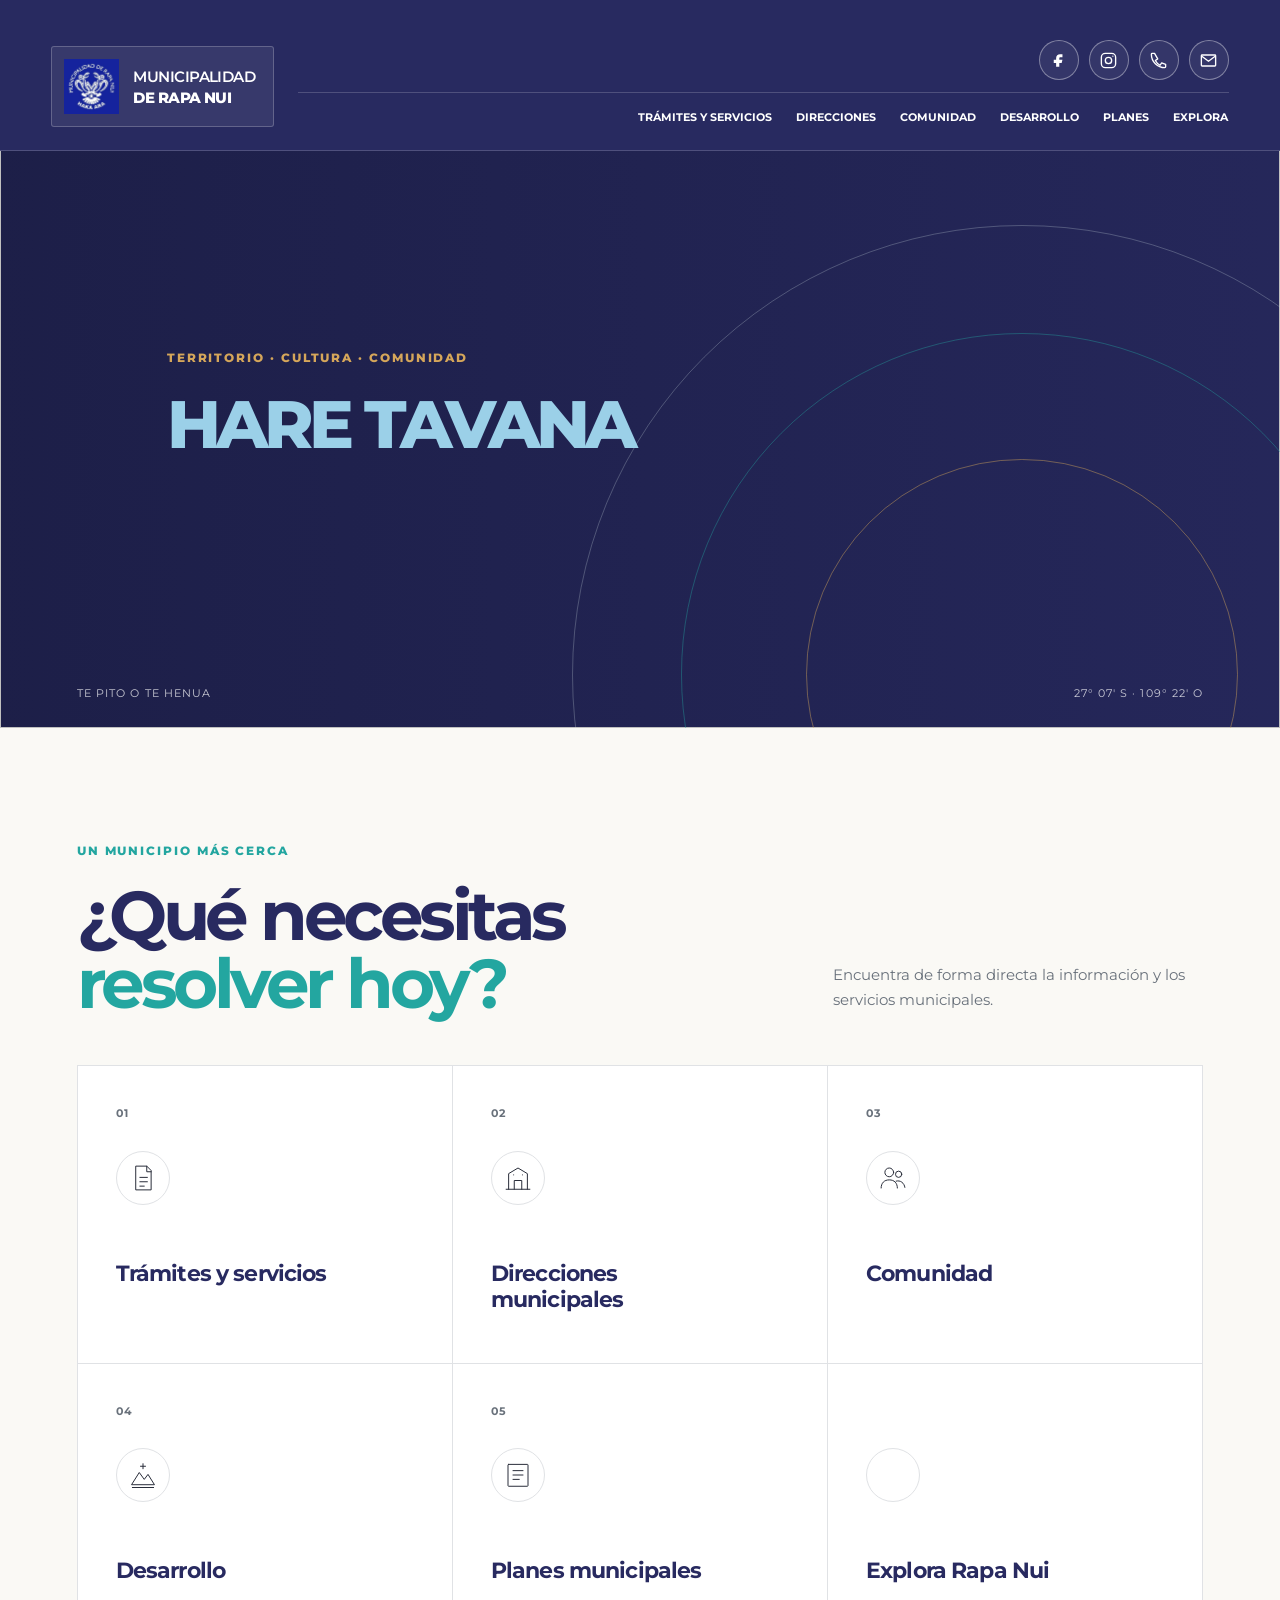
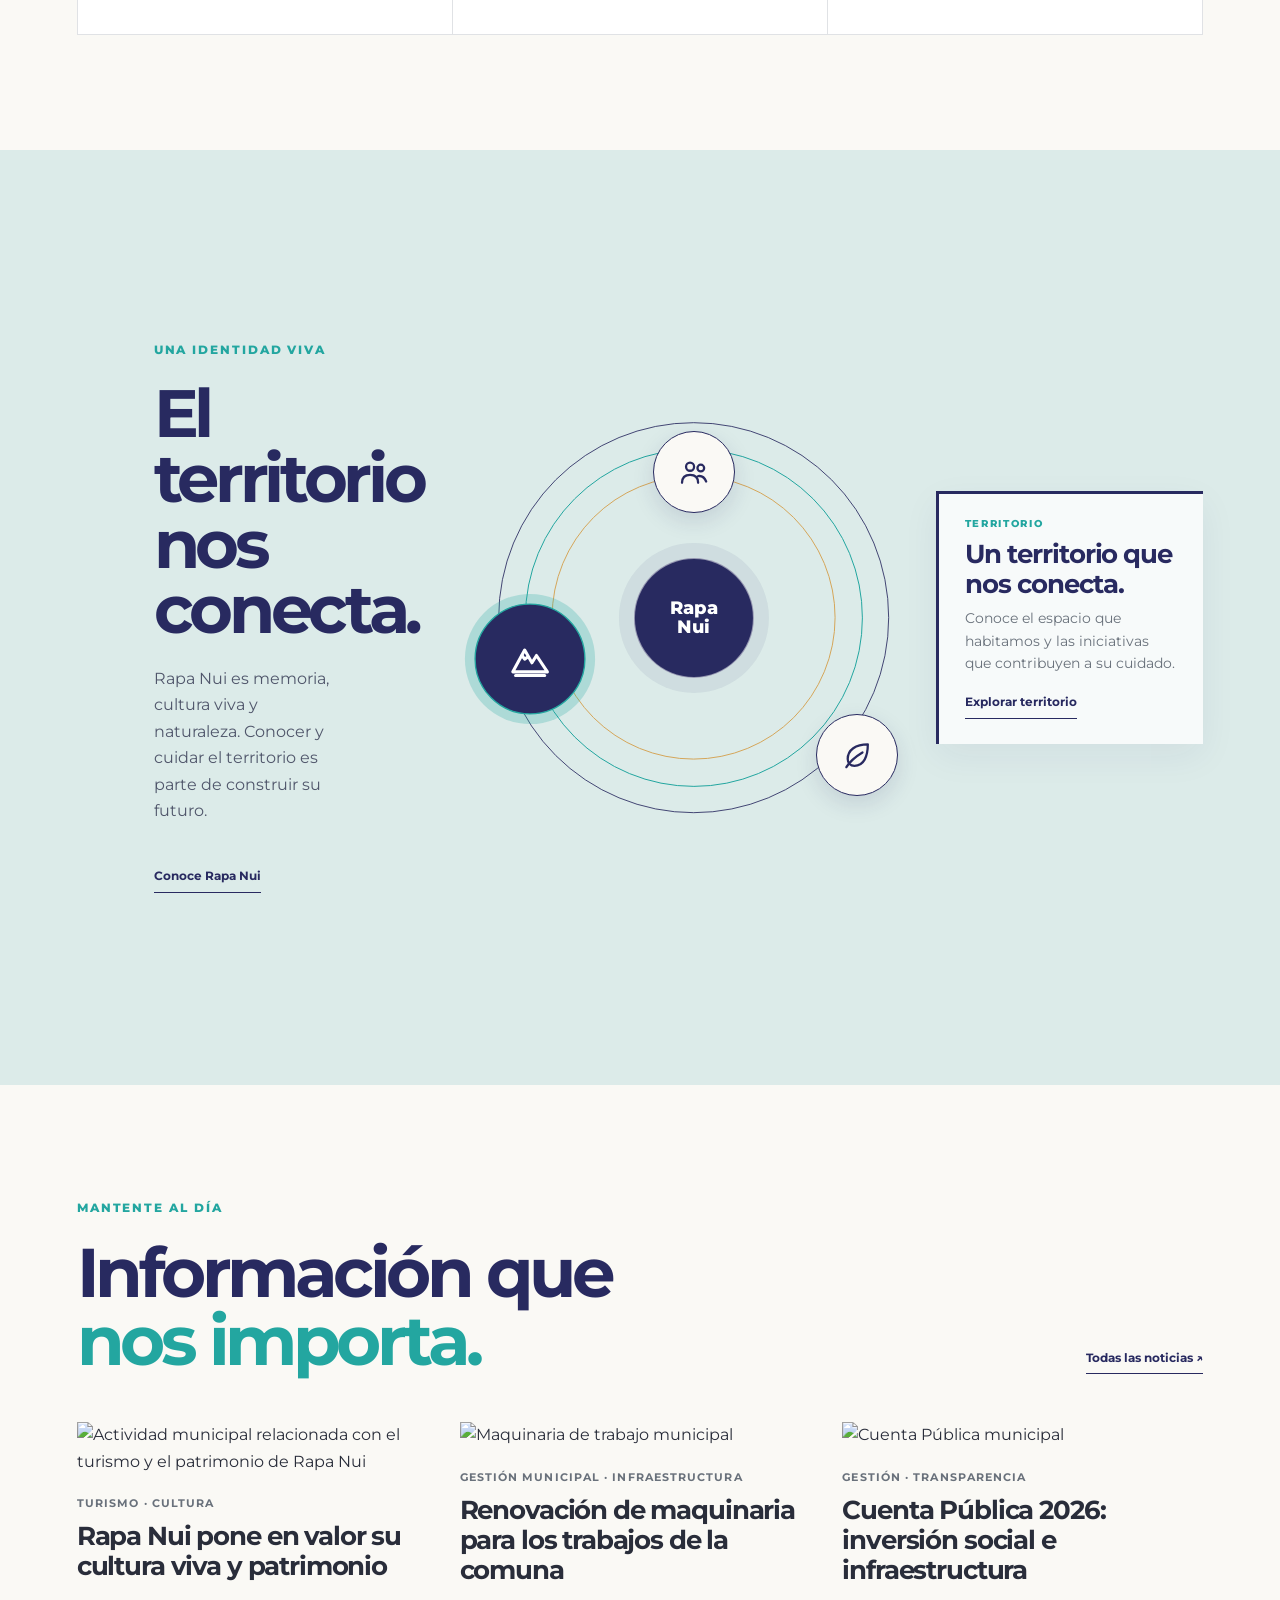
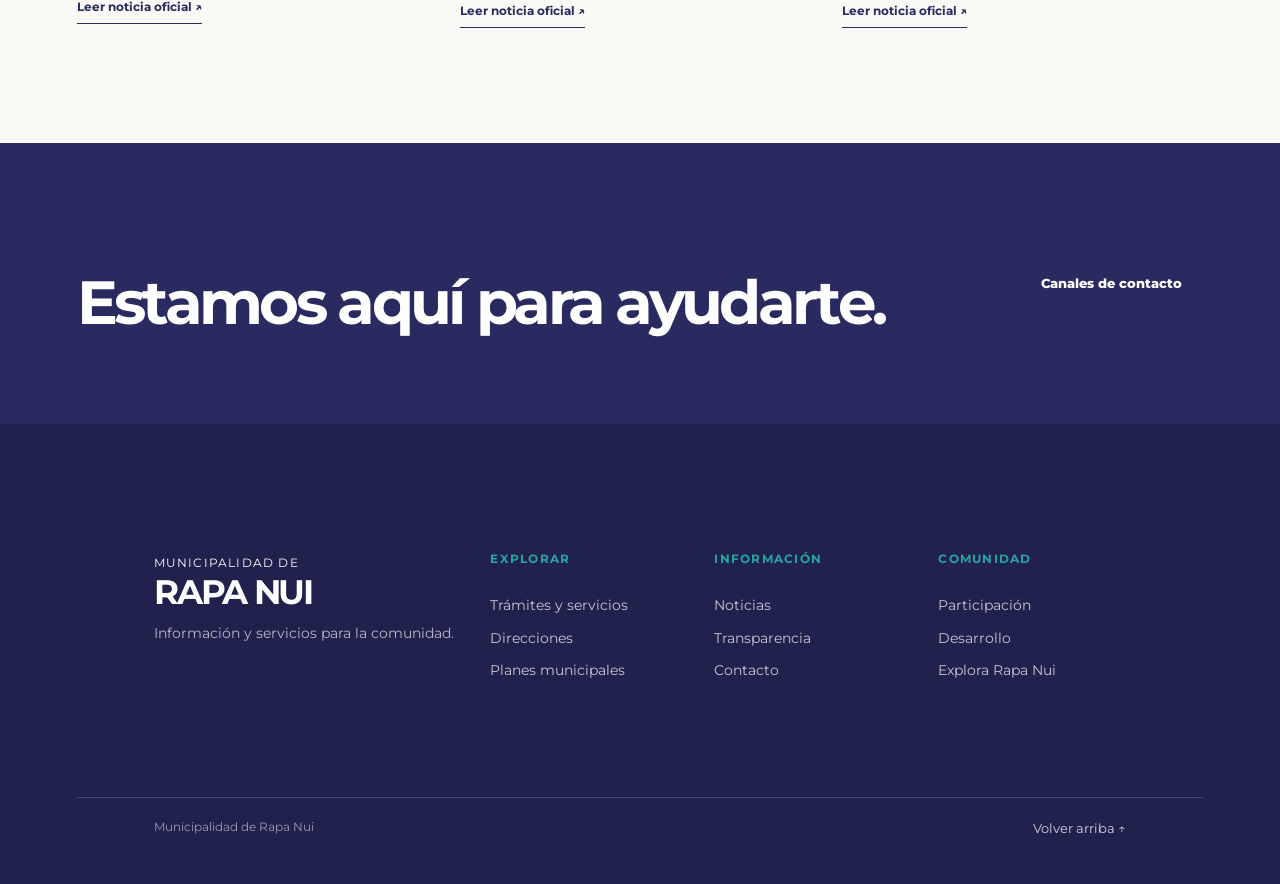
==== commit c7735d4b: "Clean up comments in index.html Removed comments related to the hero section layers in index.html." ====
--- a/index.html
+++ b/index.html
@@ -120,24 +120,19 @@
   <main id="contenido">
 
 
-<!-- PORTADA PRINCIPAL: HARE TAVANA -->
 <section class="hero" id="inicio">
 
-  <!-- Capa 1: fotografía de los moáis -->
   <img
     class="hero-img"
     src="https://www.chile.travel/wp-content/uploads/2021/07/Anakena_prin-min.jpg"
     alt=""
     fetchpriority="high"
-  >
-
-  <!-- Capa 2: degradado azul sobre la fotografía -->
+  
   <div class="hero-overlay" aria-hidden="true"></div>
 
-  <!-- Capa 3: elementos gráficos decorativos -->
   <div class="hero-texture" aria-hidden="true"></div>
 
-  <!-- Capa 4: contenido de la portada -->
+
   <div class="hero-content">
     <p class="eyebrow">Territorio · Cultura · Comunidad</p>
 
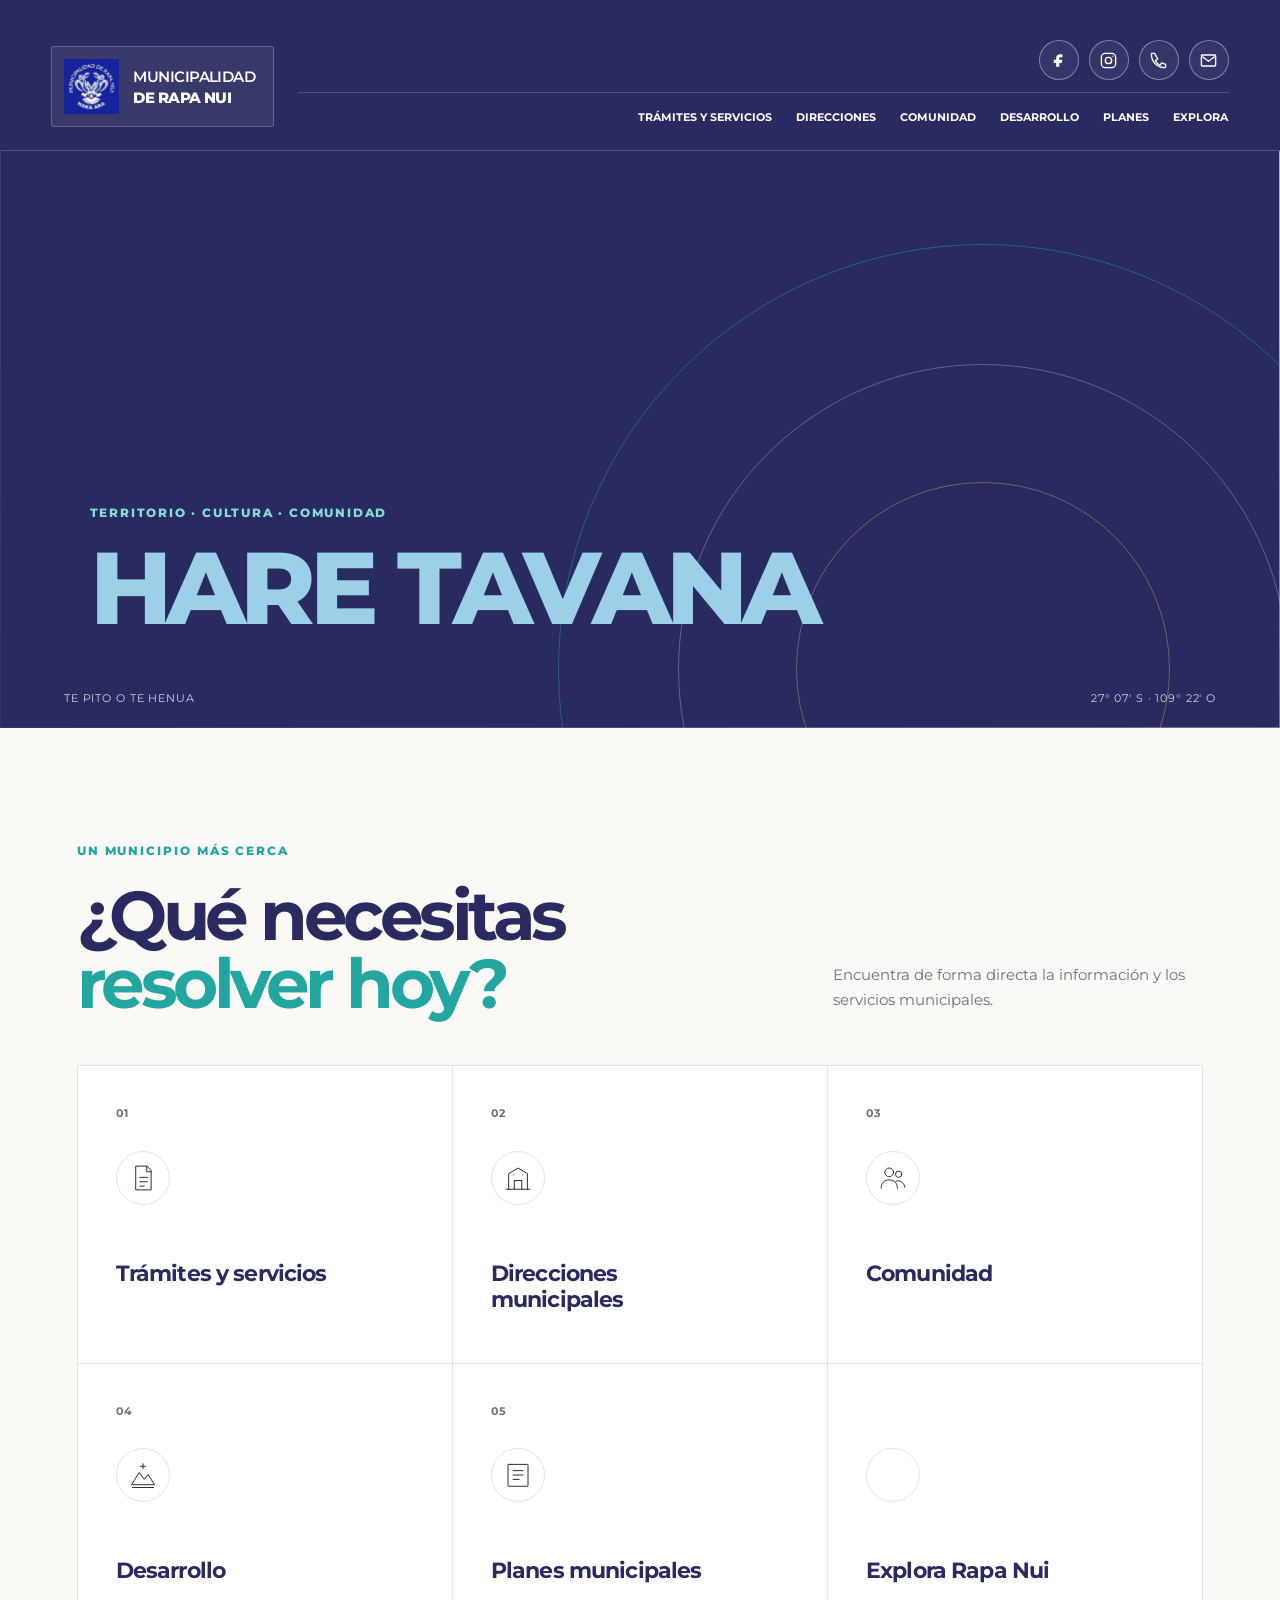
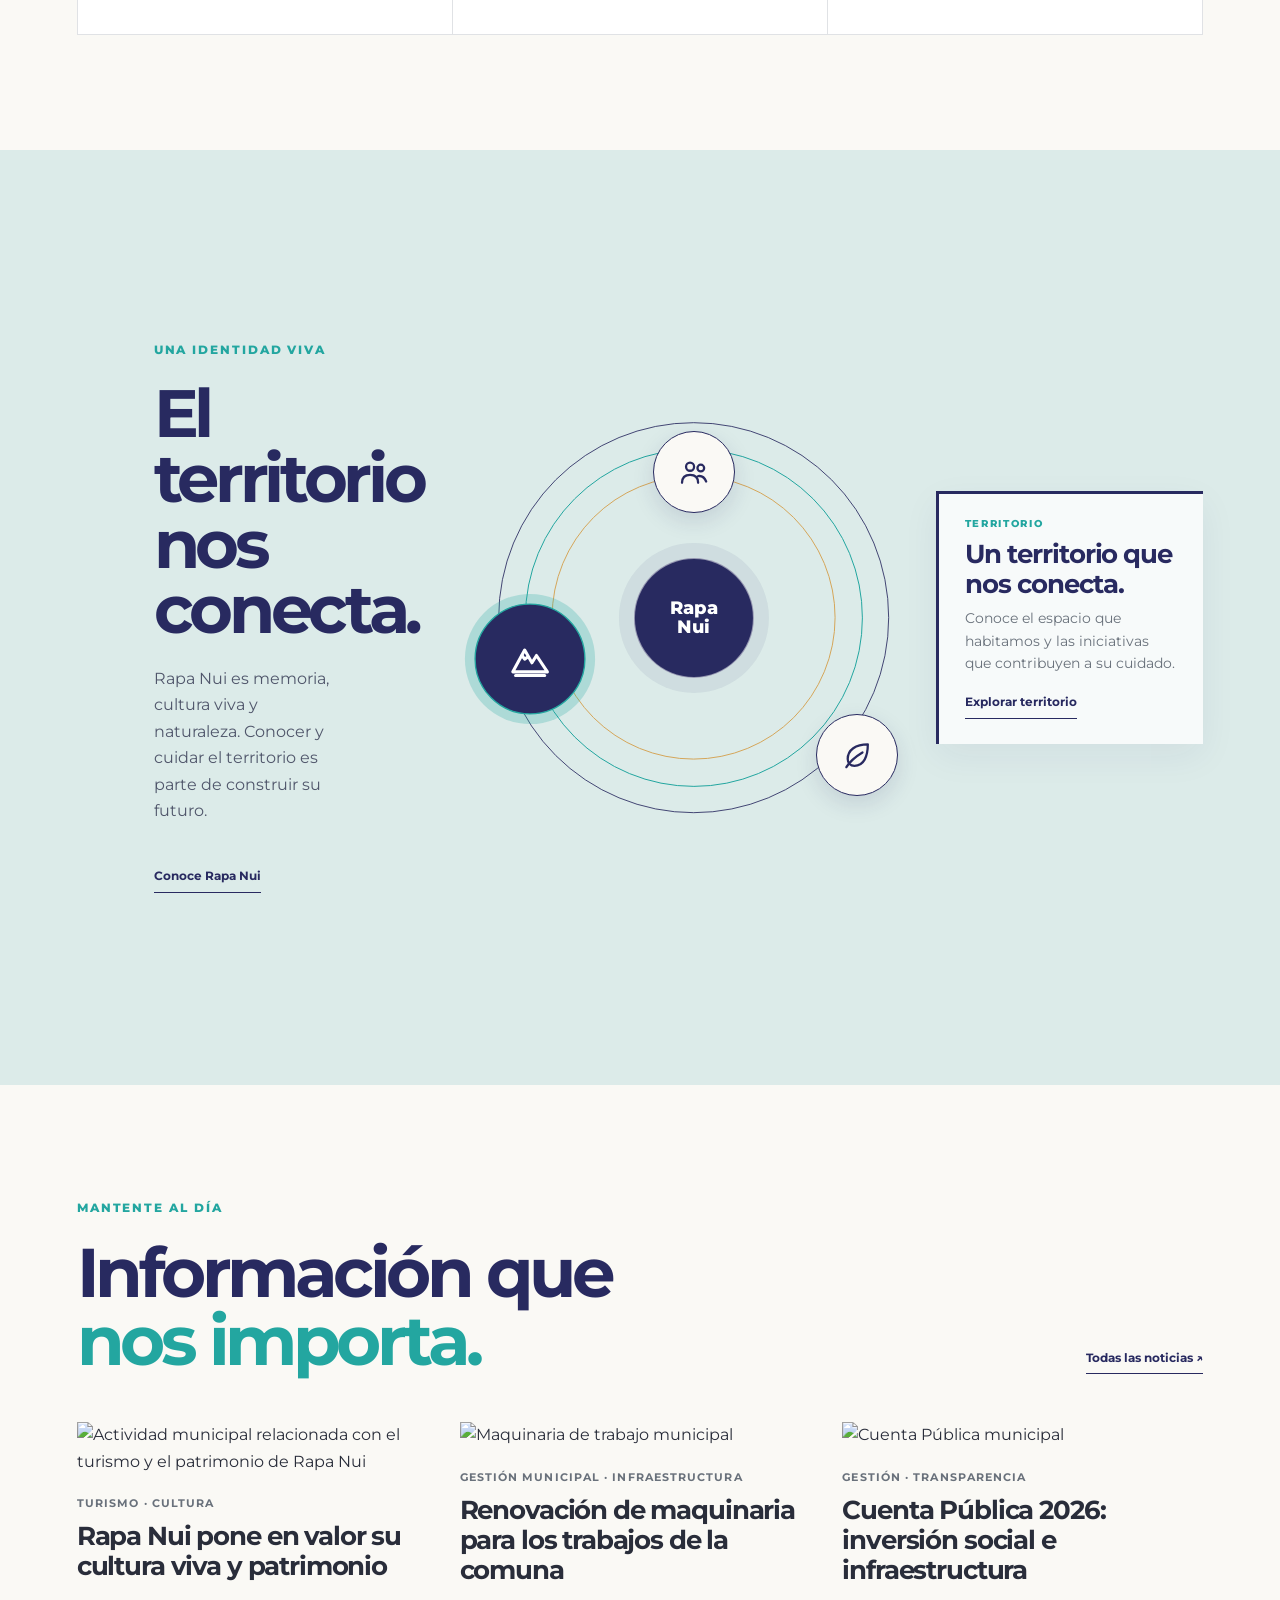
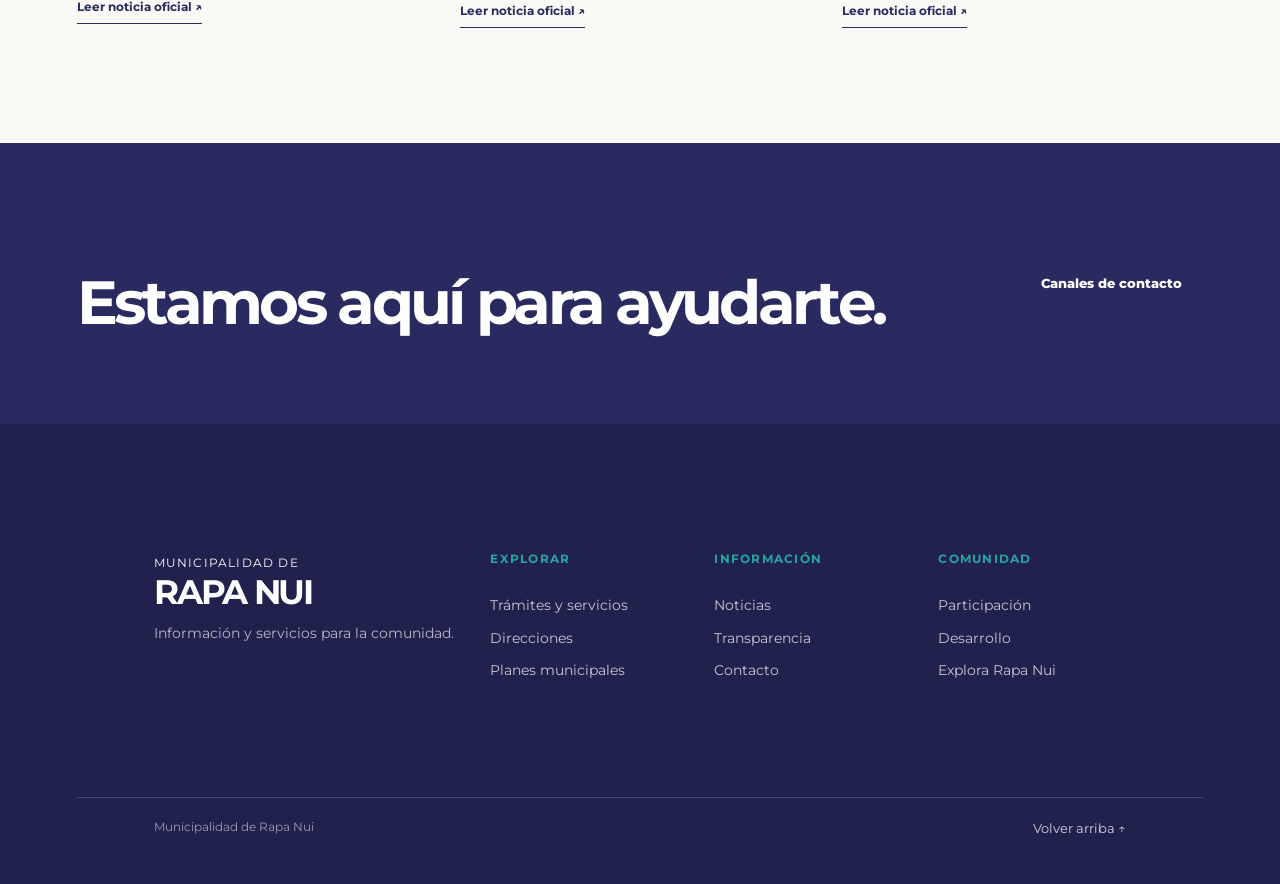
==== commit c6a45a8a: "Update index.html" ====
--- a/index.html
+++ b/index.html
@@ -122,11 +122,14 @@
 
 <section class="hero" id="inicio">
 
-  <img
-    class="hero-img"
-    src="https://www.chile.travel/wp-content/uploads/2021/07/Anakena_prin-min.jpg"
-    alt=""
-    fetchpriority="high"
+ 
+<img
+  class="hero-img"
+  src="https://upload.wikimedia.org/wikipedia/commons/4/4d/Rapa_Nui_Moai_%28Easter_Island%29.jpg"
+  alt=""
+  fetchpriority="high"
+>
+
   
   <div class="hero-overlay" aria-hidden="true"></div>
 
--- a/styles.css
+++ b/styles.css
@@ -3461,3 +3461,153 @@
     transition-duration: .01ms !important;
   }
 }
+
+/* PORTADA HARE TAVANA: CAPAS Y POSICIONAMIENTO */
+
+.hero#inicio {
+  position: relative !important;
+  isolation: isolate !important;
+  display: flex !important;
+  align-items: flex-end !important;
+  min-height: 610px !important;
+  padding: clamp(32px, 7vw, 90px) !important;
+  overflow: hidden !important;
+  background: #282A60 !important;
+  color: #fff;
+}
+
+/* Fotografía al fondo, sin ocupar espacio en el flujo */
+.hero#inicio > .hero-img {
+  position: absolute !important;
+  inset: 0 !important;
+  z-index: -3 !important;
+  display: block !important;
+  width: 100% !important;
+  height: 100% !important;
+  max-width: none !important;
+  object-fit: cover !important;
+  object-position: center 55% !important;
+}
+
+/* Degradado azul independiente */
+.hero#inicio > .hero-overlay {
+  position: absolute !important;
+  inset: 0 !important;
+  z-index: -2 !important;
+  pointer-events: none !important;
+  background:
+    linear-gradient(
+      90deg,
+      rgba(40, 42, 96, .88) 0%,
+      rgba(40, 42, 96, .58) 48%,
+      rgba(40, 42, 96, .12) 100%
+    ),
+    linear-gradient(
+      0deg,
+      rgba(40, 42, 96, .45) 0%,
+      transparent 65%
+    ) !important;
+}
+
+/* Textura decorativa detrás del título */
+.hero#inicio > .hero-texture {
+  position: absolute !important;
+  z-index: -1 !important;
+  right: -10% !important;
+  bottom: -60% !important;
+  width: min(75vw, 850px) !important;
+  aspect-ratio: 1 !important;
+  border: 1px solid rgba(35, 166, 160, .45) !important;
+  border-radius: 50% !important;
+  pointer-events: none !important;
+}
+
+.hero#inicio > .hero-texture::before,
+.hero#inicio > .hero-texture::after {
+  position: absolute;
+  inset: 14%;
+  content: "";
+  border: 1px solid rgba(220, 235, 233, .3);
+  border-radius: 50%;
+}
+
+.hero#inicio > .hero-texture::after {
+  inset: 28%;
+  border-color: rgba(213, 166, 90, .45);
+}
+
+/* Texto por delante de las capas */
+.hero#inicio > .hero-content {
+  position: relative !important;
+  z-index: 1 !important;
+  width: 100% !important;
+  max-width: 1100px !important;
+  margin: 0 !important;
+  padding: 0 !important;
+}
+
+.hero#inicio .eyebrow {
+  margin: 0 0 16px !important;
+  color: #82DED5 !important;
+  font-size: .75rem !important;
+  font-weight: 800 !important;
+  letter-spacing: .15em !important;
+  text-transform: uppercase !important;
+}
+
+.hero#inicio h1 {
+  max-width: 1100px !important;
+  margin: 0 !important;
+  color: #9BD0E8 !important;
+  font-family: "Montserrat", sans-serif !important;
+  font-size: clamp(3rem, 8vw, 7rem) !important;
+  font-weight: 800 !important;
+  line-height: .98 !important;
+  letter-spacing: -.055em !important;
+  text-transform: uppercase !important;
+}
+
+/* Coordenadas y referencia territorial */
+.hero#inicio > .hero-caption {
+  position: absolute !important;
+  z-index: 2 !important;
+  right: clamp(22px, 5vw, 70px) !important;
+  bottom: 20px !important;
+  left: clamp(22px, 5vw, 70px) !important;
+  display: flex !important;
+  justify-content: space-between !important;
+  gap: 15px !important;
+  color: rgba(255, 255, 255, .8) !important;
+  font-size: .68rem !important;
+  letter-spacing: .08em !important;
+  text-transform: uppercase !important;
+}
+
+@media (max-width: 580px) {
+  .hero#inicio {
+    min-height: 530px !important;
+    padding: 30px 22px 55px !important;
+  }
+
+  .hero#inicio > .hero-img {
+    object-position: 58% center !important;
+  }
+
+  .hero#inicio > .hero-overlay {
+    background:
+      linear-gradient(
+        90deg,
+        rgba(40, 42, 96, .85),
+        rgba(40, 42, 96, .35)
+      ),
+      linear-gradient(
+        0deg,
+        rgba(40, 42, 96, .5),
+        transparent
+      ) !important;
+  }
+
+  .hero#inicio > .hero-caption {
+    font-size: .55rem !important;
+  }
+}
